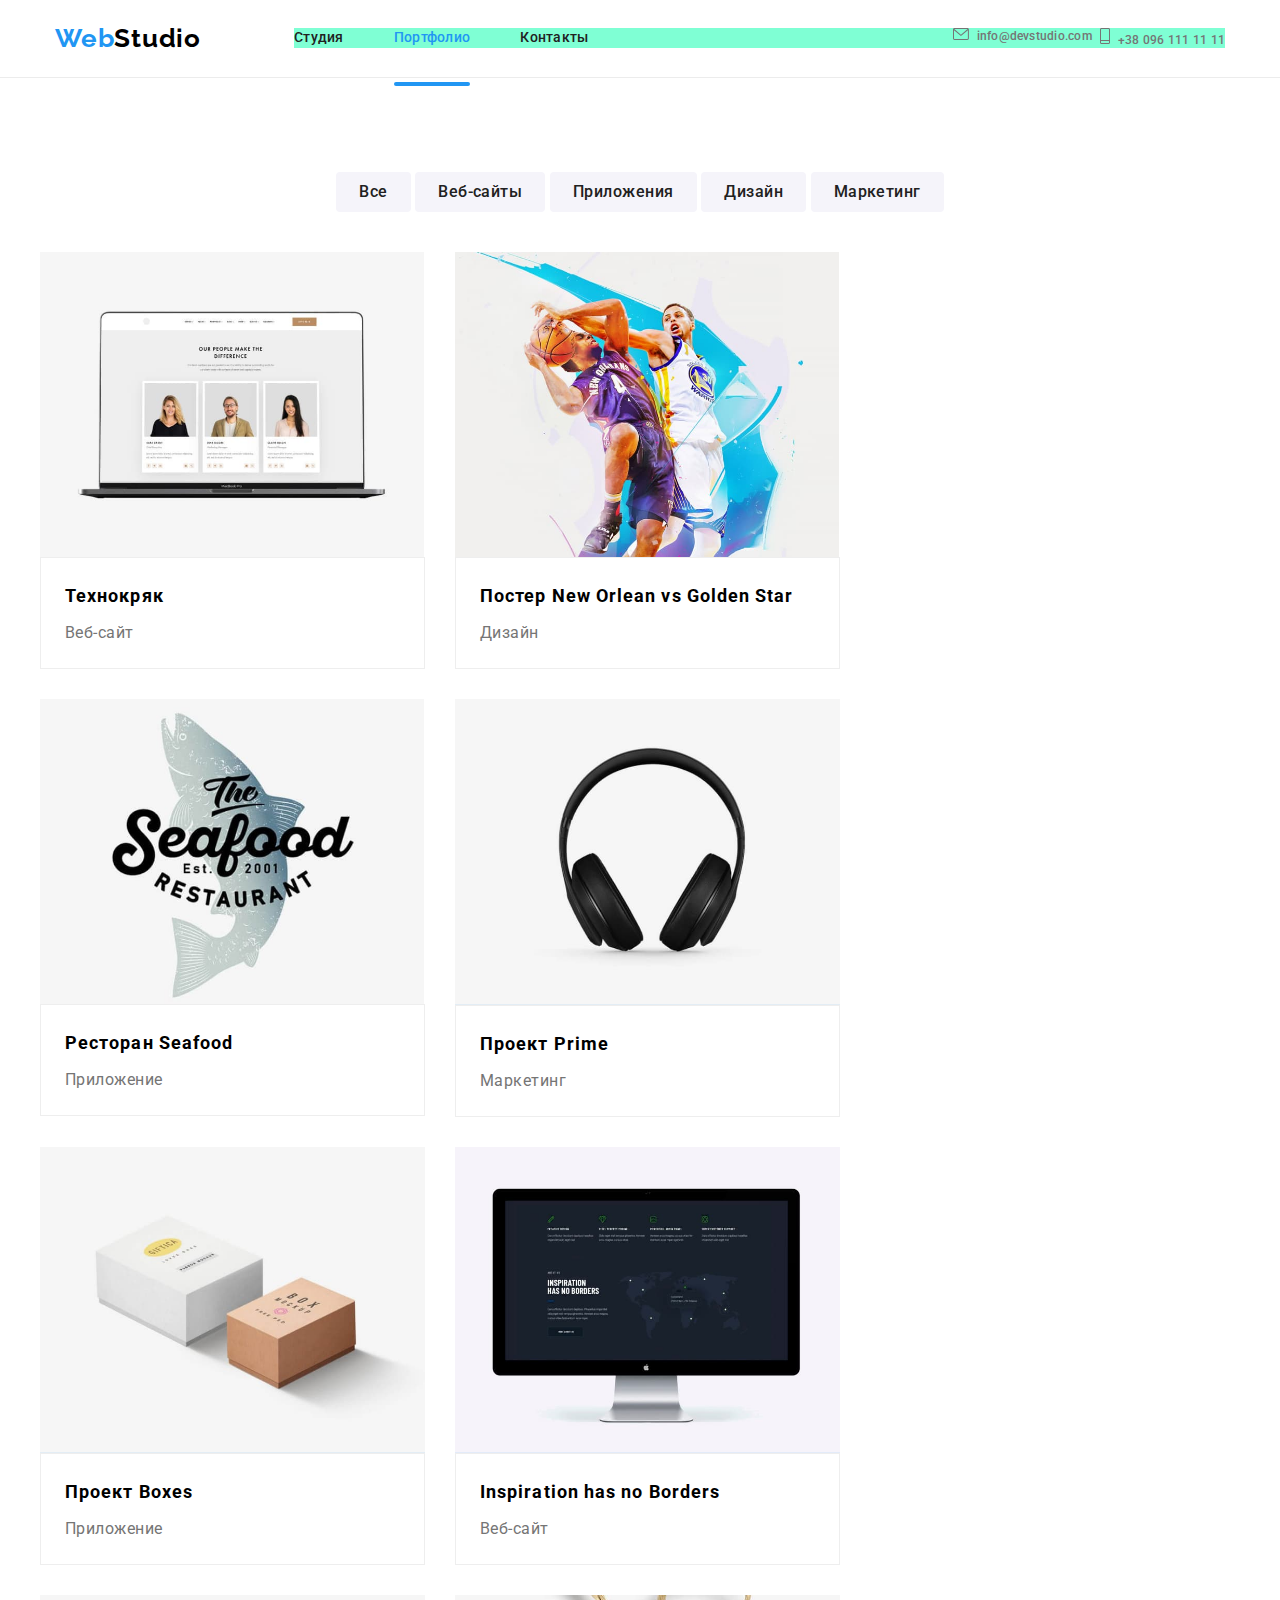
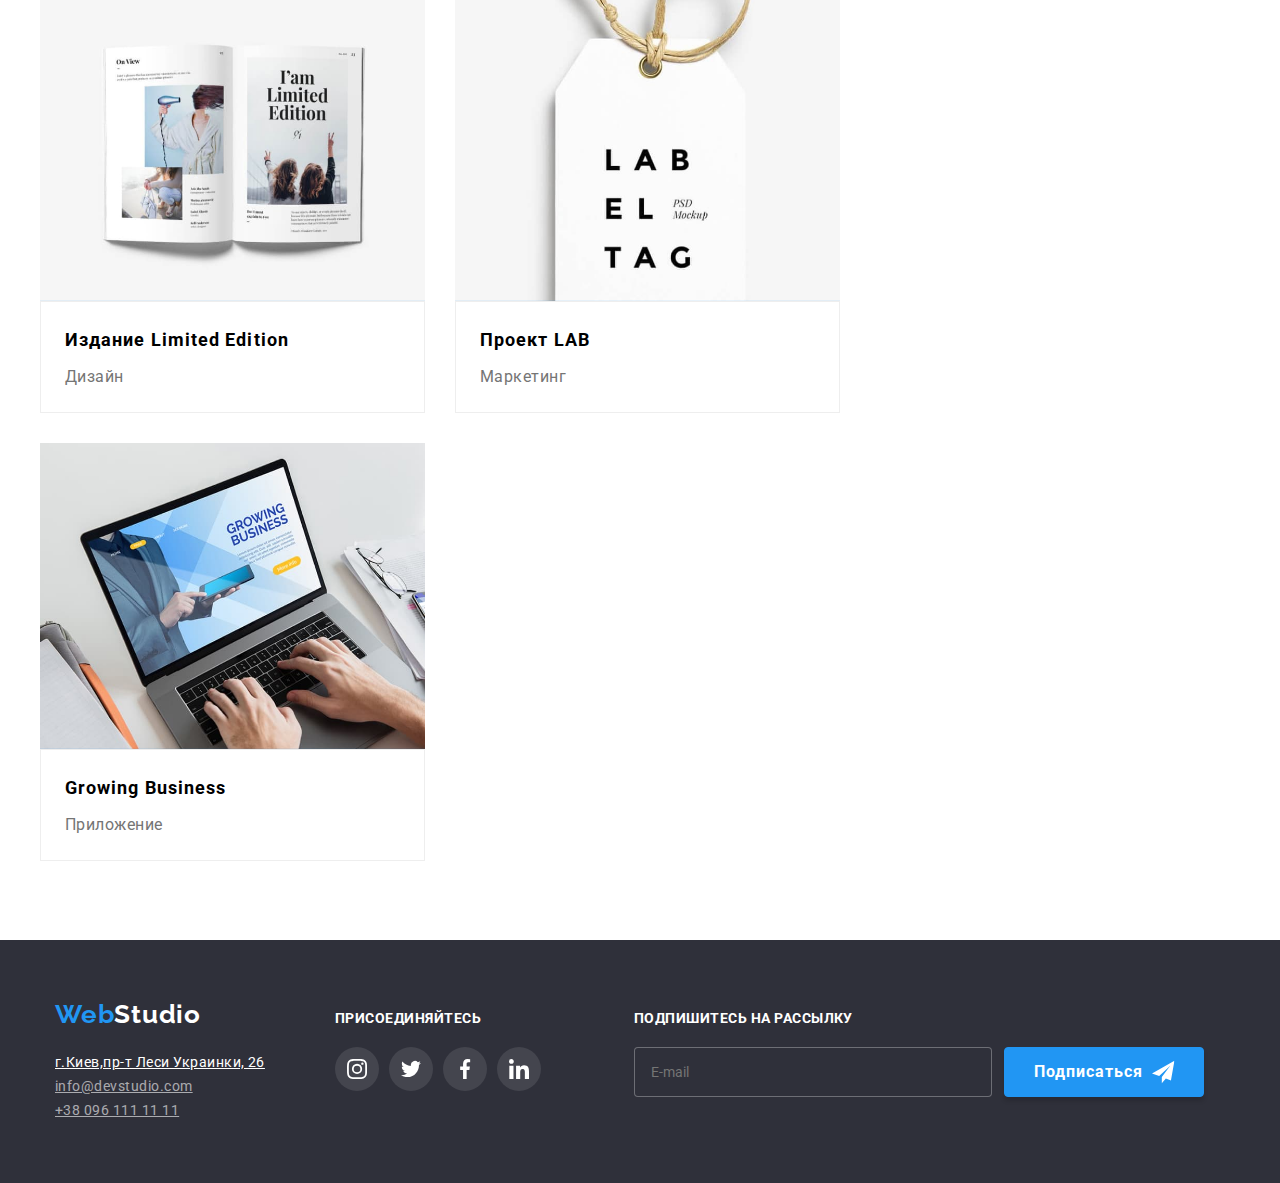
==== portfolio.html @ 4ec6c04d "сделана страница студия и портфолио" ====
<!DOCTYPE html>
<html lang="en">

<head>
    <meta charset="UTF-8">
    <meta http-equiv="X-UA-Compatible" content="IE=edge">
    <meta name="viewport" content="width=device-width, initial-scale=1.0">
    <title>Porfolio</title>
    <link rel="preconnect" href="https://fonts.googleapis.com">
    <link rel="preconnect" href="https://fonts.gstatic.com" crossorigin>
    <link
        href="https://fonts.googleapis.com/css2?family=Raleway:wght@700&family=Roboto:wght@400;500;700;900&display=swap"
        rel="stylesheet">
    <!-- <link rel="stylesheet"
        href="https://cdnjs.cloudflare.com/ajax/libs/modern-normalize/1.1.0/modern-normalize.min.css"> -->
    <link rel="stylesheet" href="./css/portfolio.min.css">
    <!-- <link rel="stylesheet" href="./css/style.css"> -->
</head>

<body>
    <header class="header">
        <div class="conteiner header__wrap">
            <a class="header__logo logo" href="./index.html">
                <span class="logo__web">Web</span><span class="logo__studio">Studio</span>
            </a>
            <!-- =======КНОПКА ДЛЯ БУРГЕРА====== -->
            <button type="button" class="burger is-open" aria-expanded="true" aria-controls="burger" data-menu-button>
                <svg width="40px" height="40px" aria-label="Переключатель мобильного меню">
                    <use class="icon-close" href="./img/icons.svg#close"></use>
                    <use class="icon-menu" href="./img/icons.svg#menu"></use>
                </svg>
            </button>

            <div class="menu-conteiner" id="menu-conteiner" data-menu>
                <nav class="header__nav">
                    <ul class="nav">
                        <li class="nav__item"><a class="nav__link" href="./index.html">Студия</a>
                        </li>
                        <li class="nav__item"><a class="nav__link nav__link--current"
                                href="./portfolio.html">Портфолио</a>
                        </li>
                        <li class="nav__item"><a class="nav__link" href="">Контакты</a></li>
                    </ul>
                </nav>
                <ul class="contact">
                    <li class="contact__item"><a class="contact__link mail" href="mailto:info@devstudio.com">
                            <svg class="contact__icon-mail">
                                <use href="./img/icons.svg#envelope"></use>
                            </svg>info@devstudio.com</a></li>

                    <li class="contact__item"><a class="contact__link tel" href="tel:+380961111111">
                            <svg class="contact__icon-tel">
                                <use href="./img/icons.svg#tel"></use>
                            </svg>+38 096 111 11 11</a></li>
                </ul>
                <ul class="header__networks">
                    <li><a class="link-text" href="https://twitter.com">Twitter</a></li>
                    <li><a class="link-text" href="https://www.instagram.com">Instagram</a></li>
                    <li><a class="link-text" href="https://www.facebook.com">Facebook</a></li>
                    <li><a class="link-text" href="https://www.linkedin.com">LinkedIn</a></li>
                </ul>
            </div>
        </div>
    </header>


    <main>
        <!-- секция кнопок навигации -->
        <section class="filters">
            <div class="button-wrap conteiner">
                <h1 class="vissually-hidden">Наши работы</h1>
                <ul class="filters__list">
                    <li"><button class="filters__button" type="button">Все</button> </li>
                        <li"><button class="filters__button" type="button">Веб-сайты</button></li>
                            <li"><button class="filters__button" type="button">Приложения</button></li>
                                <li"><button class="filters__button" type="button">Дизайн</button></li>
                                    <li"><button class="filters__button" type="button">Маркетинг</button></li>
                </ul>
            </div>
            <!-- проэкты -->
            <div class="conteiner">
                <ul class="project__list">
                    <li class="project__item">
                        <div class="card">
                            <img srcset="./img/portfolio/tehnokryak.jpg 370w, ./img/portfolio/tehnokryak@2x.jpg 740w"
                                class="card__img" src="./img/tehnokryak.jpg" alt="Технокряк"
                                sizes="(min-width: 1200px) 30vw, (min-width:768px) 50vw, 100vw">
                            <p class="card__text">Ресурс предлагает комплексные предложения с разным уровнем
                                функционала и сервисов. Все это позволит посетителю получить исчерпывающие сведения о
                                компании или частном лице.</p>
                        </div>
                        <div class="project__name">
                            <h2 class="project__title">Технокряк</h2>
                            <p class="project__nav">Веб-сайт</p>
                        </div>

                    </li>
                    <li class="project__item">
                        <div class="card">
                            <img srcset="./img/portfolio/new-orlean.jpg 370w, ./img/portfolio/new-orlean@2x.jpg 740w"
                                class="card__img" src="./img/new-orlean.jpg" alt="Постер New Orlean vs Golden Star"
                                sizes="(min-width: 1200px) 30vw, (min-width:768px) 50vw, 100vw">
                            <p class="card__text">Ресурс предлагает комплексные предложения с разным уровнем
                                функционала и сервисов. Все это позволит посетителю получить исчерпывающие сведения о
                                компании или частном лице.</p>
                        </div>
                        <div class="project__name">
                            <h2 class="project__title">Постер New Orlean vs Golden Star</h2>
                            <p class="project__nav">Дизайн</p>
                        </div>
                    </li>

                    <li class="project__item">
                        <div class="card">
                            <img srcset="./img/portfolio/restorant-seafood.jpg 370w, ./img/portfolio/restorant-seafood@2x.jpg 740w"
                                class="card__img" src="./img/restorant-seafood.jpg" alt="Ресторан Seafood"
                                sizes="(min-width: 1200px) 30vw, (min-width:768px) 50vw, 100vw">
                            <p class="card__text">Ресурс предлагает комплексные предложения с разным уровнем
                                функционала и сервисов. Все это позволит посетителю получить исчерпывающие сведения о
                                компании или частном лице.</p>
                        </div>
                        <div class="project__name">
                            <h2 class="project__title">Ресторан Seafood</h2>
                            <p class="project__nav">Приложение</p>
                        </div>
                    </li>

                    <li class="project__item">
                        <div class="card">
                            <img srcset="./img/portfolio/project-prime.jpg 370w, ./img/portfolio/project-prime@2x.jpg 740w"
                                class="card__img" src="./img/project-prime.jpg" alt="Проект Prime"
                                sizes="(min-width: 1200px) 33vw, (min-width:768px) 50vw, 100vw">
                            <p class="card__text">Ресурс предлагает комплексные предложения с разным уровнем
                                функционала и сервисов. Все это позволит посетителю получить исчерпывающие сведения о
                                компании или частном лице.</p>
                        </div>
                        <div class="project__name">
                            <h2 class="project__title">Проект Prime</h2>
                            <p class="project__nav">Маркетинг</p>
                        </div>
                    </li>

                    <li class="project__item">
                        <div class="card">
                            <img srcset="./img/portfolio/project-boxes.jpg 370w, ./img/portfolio/project-boxes@2x.jpg 740w"
                                class="card__img" src="./img/project-boxes.jpg" alt="Проект Boxes"
                                sizes="(min-width: 1200px) 33vw, (min-width:768px) 50vw, 100vw">
                            <p class="card__text">Ресурс предлагает комплексные предложения с разным уровнем
                                функционала и сервисов. Все это позволит посетителю получить исчерпывающие сведения о
                                компании или частном лице.</p>
                        </div>
                        <div class="project__name">
                            <h2 class="project__title">Проект Boxes</h2>
                            <p class="project__nav">Приложение</p>
                        </div>
                    </li>

                    <li class="project__item">
                        <div class="card">
                            <img srcset="./img/portfolio/inspiration-borders.jpg 370w, ./img/portfolio/inspiration-borders@2x.jpg 740w"
                                class="card__img" src="./img/inspiration-borders.jpg" alt="Inspiration has no Borders"
                                sizes="(min-width: 1200px) 33vw, (min-width:768px) 50vw, 100vw">
                            <p class="card__text">Ресурс предлагает комплексные предложения с разным уровнем
                                функционала и сервисов. Все это позволит посетителю получить исчерпывающие сведения о
                                компании или частном лице.</p>
                        </div>
                        <div class="project__name">
                            <h2 class="project__title">Inspiration has no Borders</h2>
                            <p class="project__nav">Веб-сайт</p>
                        </div>
                    </li>

                    <li class="project__item">
                        <div class="card">
                            <img srcset="./img/portfolio/limited-edition.jpg 370w, ./img/portfolio/limited-edition@2x.jpg 740w"
                                class="card__img" src="./img/limited-edition.jpg" alt="Издание Limited Edition"
                                sizes="(min-width: 1200px) 33vw, (min-width:768px) 50vw, 100vw">
                            <p class="card__text">Ресурс предлагает комплексные предложения с разным уровнем
                                функционала и сервисов. Все это позволит посетителю получить исчерпывающие сведения о
                                компании или частном лице.</p>
                        </div>
                        <div class="project__name">
                            <h2 class="project__title">Издание Limited Edition</h2>
                            <p class="project__nav">Дизайн</p>
                        </div>
                    </li>

                    <li class="project__item">
                        <div class="card">
                            <img srcset="./img/portfolio/project-lab.jpg 370w, ./img/portfolio/project-lab@2x.jpg 740w"
                                class="card__img" src="./img/project-lab.jpg" alt="Проект LAB"
                                sizes="(min-width: 1200px) 33vw, (min-width:768px) 50vw, 100vw">
                            <p class="card__text">Ресурс предлагает комплексные предложения с разным уровнем
                                функционала и сервисов. Все это позволит посетителю получить исчерпывающие сведения о
                                компании или частном лице.</p>
                        </div>
                        <div class="project__name">
                            <h2 class="project__title">Проект LAB</h2>
                            <p class="project__nav">Маркетинг</p>
                        </div>
                    </li>

                    <li class="project__item">
                        <div class="card">
                            <img srcset="./img/portfolio/growing-business.jpg 370w, ./img/portfolio/growing-business@2x.jpg 740w"
                                class="card__img" src="./img/growing-business.jpg" alt="Growing Business"
                                sizes="(min-width: 1200px) 33vw, (min-width:768px) 50vw, 100vw">
                            <p class="card__text">Ресурс предлагает комплексные предложения с разным уровнем
                                функционала и сервисов. Все это позволит посетителю получить исчерпывающие сведения о
                                компании или частном лице.</p>
                        </div>
                        <div class="project__name">
                            <h2 class="project__title">Growing Business</h2>
                            <p class="project__nav">Приложение</p>
                        </div>
                    </li>
                </ul>
            </div>
        </section>
        </div>
    </main>

    <!-- секция футер -->
    <footer class="footer">
        <div class="footer__wrap conteiner">
            <div class="footer__nav">
                <a class="logo" href="./index.html">
                    <span class="logo__web">Web</span><span class="footer__logo__studio">Studio</span>
                </a>
                <address class="address">
                    <ul class="address__list">
                        <li class="address__item"><a class="address__link  address__link--place"
                                href="https://goo.gl/maps/ZaD2ymdkpTnKKArT6" target="_blank"
                                rel="noopener noreferrer nofollow">г.Киев,пр-т Леси Украинки, 26</a></li>

                        <li class="address__item"><a class="address__link"
                                href="mailto:info@devstudio.com">info@devstudio.com</a></li>

                        <li class="address__item"><a class="address__link" href="tel:+38 096 111 1111">+38 096 111
                                11
                                11</a></li>
                    </ul>
                </address>
            </div>
            <!-- блок присоедениния -->
            <div class="join">
                <h2 class="join__title">Присоединяйтесь</h2>
                <!-- блок соцсетей -->
                <ul class="footer__social-links">
                    <li class="networks">
                        <a class="networks__link" href="https://www.instagram.com" target="_blank"
                            ret="noopener noreferrer nofollow">
                            <svg class="networks__icon">
                                <use href="./img/icons.svg#instagram"></use>
                            </svg>
                        </a>
                    </li>

                    <li class="networks">
                        <a class="networks__link" href="https://twitter.com" target="_blank"
                            ret="noopener noreferrer nofollow">
                            <svg class="networks__icon">
                                <use href="./img/icons.svg#twitter"></use>
                            </svg>
                        </a>
                    </li>

                    <li class="networks">
                        <a class="networks__link" href="https://www.facebook.com" target="_blank"
                            ret="noopener noreferrer nofollow">
                            <svg class="networks__icon">
                                <use href="./img/icons.svg#facebook"></use>
                            </svg>
                        </a>
                    </li>

                    <li class="networks">
                        <a class=" networks__link" href="https://www.linkedin.com" target="_blank"
                            ret="noopener noreferrer nofollow">
                            <svg class="networks__icon">
                                <use href="./img/icons.svg#linkedin"></use>
                            </svg>
                        </a>
                    </li>
                </ul>
            </div>

            <!-- блок подписки -->
            <div class="subscribe">
                <h2 class="subscribe__title">Подпишитесь на рассылку</h2>
                <form class="form">
                    <label for="emeil">
                        <input class="form__input" type="emeil" name="emeil" id="emeil" placeholder="E-mail" />

                    </label>
                    <button class="form__button" type="submit">Подписаться
                        <svg class="form__icon">
                            <use href="./img/icons.svg#send"></use>
                        </svg>
                    </button>
                </form>
            </div>
        </div>
    </footer>
</body>

</html>
---- css/portfolio.min.css ----
/*! modern-normalize v1.1.0 | MIT License | https://github.com/sindresorhus/modern-normalize */*,::before,::after{-webkit-box-sizing:border-box;box-sizing:border-box}html{line-height:1.15;-webkit-text-size-adjust:100%;-moz-tab-size:4;-o-tab-size:4;tab-size:4}body{margin:0;font-family:system-ui,-apple-system,"Segoe UI",Roboto,Helvetica,Arial,sans-serif,"Apple Color Emoji","Segoe UI Emoji"}hr{height:0;color:inherit}abbr[title]{-webkit-text-decoration:underline dotted;text-decoration:underline dotted}b,strong{font-weight:bolder}code,kbd,samp,pre{font-family:ui-monospace,SFMono-Regular,Consolas,"Liberation Mono",Menlo,monospace;font-size:1em}small{font-size:80%}sub,sup{font-size:75%;line-height:0;position:relative;vertical-align:baseline}sub{bottom:-0.25em}sup{top:-0.5em}table{text-indent:0;border-color:inherit}button,input,optgroup,select,textarea{font-family:inherit;font-size:100%;line-height:1.15;margin:0}input,textarea{outline:none}button,select{text-transform:none}button,[type=button],[type=reset],[type=submit]{-webkit-appearance:button}::-moz-focus-inner{border-style:none;padding:0}:-moz-focusring{outline:1px dotted ButtonText}:-moz-ui-invalid{box-shadow:none}legend{padding:0}progress{vertical-align:baseline}::-webkit-inner-spin-button,::-webkit-outer-spin-button{height:auto}[type=search]{-webkit-appearance:textfield;outline-offset:-2px}::-webkit-search-decoration{-webkit-appearance:none}::-webkit-file-upload-button{-webkit-appearance:button;font:inherit}summary{display:list-item}body{font-family:"Roboto",sans-serif;font-weight:400;letter-spacing:.03em;list-style:none;color:var(--main-text-color)}img{display:block;max-width:100%;height:auto}.footer__social-links,.networks,.social__links,.address__list,.project__icon,.project__list,.filters__list,.contact,.nav,.header__networks{padding:0;margin:0;font-style:normal;list-style-type:none;text-decoration:none}.contact__link,.nav__link,.header__networks{text-decoration:none}.footer,.filters,.header{padding:60px 0px}@media screen and (min-width: 768px){.footer,.filters,.header{padding:94px 0px}}.vissually-hidden{position:absolute;width:1px;height:1px;margin:-1px;border:0;padding:0;white-space:nowrap;-webkit-clip-path:inset(100%);clip-path:inset(100%);clip:rect(0 0 0 0);overflow:hidden}.form__button,.filters__button{border-radius:4px;padding:6px 22px;min-width:73px;border:1px solid rgba(0,0,0,0);font-family:inherit;font-weight:500;font-size:16px;line-height:1.63;cursor:pointer;text-align:center;letter-spacing:.03em;color:#212121;background-color:#f5f4fa;-webkit-transition:color var(--main-transformation),background-color var(--main-transformation);transition:color var(--main-transformation),background-color var(--main-transformation)}.conteiner{margin-left:auto;margin-right:auto;padding:0 15px}@media screen and (min-width: 480px){.conteiner{width:480px}}@media screen and (min-width: 768px){.conteiner{width:768px}}@media screen and (min-width: 1200px){.conteiner{width:1200px}}.header{position:relative;background-color:#fff;border-bottom:1px solid #ececec;padding-top:16px;padding-bottom:16px}@media screen and (min-width: 768px){.header{padding-top:26px;padding-bottom:26px}}@media screen and (min-width: 1200px){.header{padding-top:24px;padding-bottom:25px}}@media screen and (min-width: 768px){.header__wrap{display:-webkit-box;display:-ms-flexbox;display:flex;-webkit-box-align:center;-ms-flex-align:center;align-items:center;-webkit-box-pack:justify;-ms-flex-pack:justify;justify-content:space-between}}@media screen and (min-width: 1200px){.header__wrap{display:-webkit-box;display:-ms-flexbox;display:flex;-webkit-box-align:center;-ms-flex-align:center;align-items:center;-webkit-box-pack:start;-ms-flex-pack:start;justify-content:flex-start}}.header__networks{display:-webkit-box;display:-ms-flexbox;display:flex;-webkit-box-align:center;-ms-flex-align:center;align-items:center;margin-top:64px;margin-bottom:48px;gap:20px}@media screen and (min-width: 768px){.header__networks{display:none}}@media screen and (min-width: 768px){.header__nav{margin-right:75px}}.nav{display:-webkit-box;display:-ms-flexbox;display:flex;-webkit-box-orient:vertical;-webkit-box-direction:normal;-ms-flex-direction:column;flex-direction:column;-webkit-box-align:start;-ms-flex-align:start;align-items:flex-start;gap:50px;font-weight:500;font-size:40px;line-height:1.17;letter-spacing:.02em}@media screen and (min-width: 768px){.nav{font-size:14px;line-height:1.14;-webkit-box-orient:horizontal;-webkit-box-direction:normal;-ms-flex-direction:row;flex-direction:row}}.nav__link:hover,.nav__link:focus{color:#2196f3}.contact{display:-webkit-box;display:-ms-flexbox;display:flex;-webkit-box-orient:vertical;-webkit-box-direction:reverse;-ms-flex-direction:column-reverse;flex-direction:column-reverse;margin-top:306px;font-weight:500;font-size:14px;line-height:1.14;letter-spacing:.02em;text-decoration:none}@media screen and (min-width: 768px){.contact{margin-top:0px;-webkit-box-orient:vertical;-webkit-box-direction:normal;-ms-flex-direction:column;flex-direction:column;font-size:12px}}@media screen and (min-width: 1200px){.contact{-webkit-box-orient:horizontal;-webkit-box-direction:normal;-ms-flex-direction:row;flex-direction:row}}@media screen and (min-width: 1200px){.contact__item{gap:30px}}.contact__link:hover,.contact__link:focus{color:#2196f3}.nav__link{position:relative;display:block;color:#212121}.nav__link--current{color:#2196f3}@media screen and (min-width: 768px){.nav__link--current::after{content:"";position:absolute;bottom:-250%;display:block;width:100%;height:4px;background-color:#2196f3;border-radius:2px}}.contact{gap:30px;margin-left:auto}@media screen and (min-width: 768px){.contact{gap:8px}}.contact__icon-mail,.contact__icon-tel{fill:currentColor;margin-right:8px;-webkit-transition:fill var(--main-transformation);transition:fill var(--main-transformation)}@media screen and (min-width: 1200px){.contact__icon-mail,.contact__icon-tel{gap:10px}}.contact__icon-mail{width:14px;height:10px}@media screen and (min-width: 1200px){.contact__icon-mail{width:16px;height:12px}}.contact__icon-tel{width:10px;height:14px}@media screen and (min-width: 1200px){.contact__icon-tel{height:16px}}.contact__link{font-weight:500;line-height:1.17;letter-spacing:.02em}.contact__link.tel{font-size:34px;color:#2196f3}@media screen and (min-width: 768px){.contact__link.tel{font-size:12px;color:#757575}}.contact__link.mail{font-size:24px;color:#757575}@media screen and (min-width: 768px){.contact__link.mail{font-size:12px}}.link-text{position:relative;gap:20px;font-weight:500;font-size:18px;line-height:1.22;letter-spacing:.02em;text-decoration:none;color:#2196f3}.link-text::after{content:" ";position:absolute;top:0;left:0;-webkit-transform:translateX(100%);transform:translateX(100%);display:block;height:22px;width:1px;background-color:red}.logo{font-family:"Raleway",sans-serif;font-size:26px;font-weight:700;line-height:1.0769230769;letter-spacing:.03em;text-decoration:none}.logo__web{color:#2196f3}.logo__studio{color:#000}.footer__logo__studio{color:#fff}.filters__list{padding-bottom:40px;gap:8px}@media screen and (min-width: 768px){.filters__list{text-align:center}}.filters__button:hover,.filters__button:focus{color:#fff;background-color:#2196f3}.filters__button:nth-child(-n+2){margin-bottom:15px}.project__list{display:-webkit-box;display:-ms-flexbox;display:flex;-ms-flex-wrap:wrap;flex-wrap:wrap;gap:30px}@media screen and (min-width: 768px){.project__list{margin:-15px}}.project__item{width:100%;-webkit-transition:-webkit-box-shadow 250ms cubic-bezier(0.4, 0, 0.2, 1);transition:-webkit-box-shadow 250ms cubic-bezier(0.4, 0, 0.2, 1);transition:box-shadow 250ms cubic-bezier(0.4, 0, 0.2, 1);transition:box-shadow 250ms cubic-bezier(0.4, 0, 0.2, 1), -webkit-box-shadow 250ms cubic-bezier(0.4, 0, 0.2, 1)}.project__item:hover .card__text{-webkit-transform:translateY(0);transform:translateY(0)}@media screen and (min-width: 768px){.project__item{width:calc((100% - 60px)/2)}}@media screen and (min-width: 1200px){.project__item{width:calc((100% - 45px)/3)}}.project__icon{-webkit-transition:-webkit-box-shadow 250ms cubic-bezier(0.4, 0, 0.2, 1);transition:-webkit-box-shadow 250ms cubic-bezier(0.4, 0, 0.2, 1);transition:box-shadow 250ms cubic-bezier(0.4, 0, 0.2, 1);transition:box-shadow 250ms cubic-bezier(0.4, 0, 0.2, 1), -webkit-box-shadow 250ms cubic-bezier(0.4, 0, 0.2, 1)}.project__icon:hover{-webkit-box-shadow:1px 4px 6px 0px rgba(0,0,0,.16),0px 4px 4px 0px rgba(0,0,0,.06),0px 1px 1px 0px rgba(0,0,0,.12);box-shadow:1px 4px 6px 0px rgba(0,0,0,.16),0px 4px 4px 0px rgba(0,0,0,.06),0px 1px 1px 0px rgba(0,0,0,.12)}.project__name{padding-top:20px;padding-bottom:20px;padding-left:24px;border:1px solid #eee}.project__title{margin:0;margin-bottom:4px;font-weight:700;font-size:18px;line-height:2;letter-spacing:.06em}.project__nav{margin:0;font-size:16px;line-height:1.88;color:#757575}.card{position:relative;overflow:hidden}.card__text{position:absolute;top:0;left:0;width:100%;height:100%;background-color:#2196f3;opacity:.9;-webkit-transform:translateY(100%);transform:translateY(100%);-webkit-transition:-webkit-transform 250ms cubic-bezier(0.4, 0, 0.2, 1);transition:-webkit-transform 250ms cubic-bezier(0.4, 0, 0.2, 1);transition:transform 250ms cubic-bezier(0.4, 0, 0.2, 1);transition:transform 250ms cubic-bezier(0.4, 0, 0.2, 1), -webkit-transform 250ms cubic-bezier(0.4, 0, 0.2, 1);margin:0;padding:63px 24px;font-size:18px;line-height:1.5;letter-spacing:.03 em;color:#fff}.footer{padding-top:60px;padding-bottom:60px;font-size:14px;line-height:1.71;text-align:center;background-color:#2f303a}@media screen and (min-width: 1200px){.footer{text-align:left}}@media screen and (min-width: 768px){.footer__wrap{display:-webkit-inline-box;display:-ms-inline-flexbox;display:inline-flex;-webkit-box-align:baseline;-ms-flex-align:baseline;align-items:baseline;-ms-flex-pack:distribute;justify-content:space-around;-ms-flex-wrap:wrap;flex-wrap:wrap}}@media screen and (min-width: 1200px){.footer__wrap{display:-webkit-box;display:-ms-flexbox;display:flex;-webkit-box-align:baseline;-ms-flex-align:baseline;align-items:baseline;-webkit-box-pack:start;-ms-flex-pack:start;justify-content:flex-start}}.footer__nav{margin-bottom:60px}@media screen and (min-width: 768px){.footer__nav{margin-bottom:0}}@media screen and (min-width: 1200px){.footer__nav{margin-bottom:0;margin-right:70px}}.footer__social-links{margin-bottom:60px}@media screen and (min-width: 768px){.footer__social-links{margin-bottom:0}}.address{margin-top:20px;text-decoration:none}.address__item::not(:last-child){margin-bottom:9px}.address__link{margin-bottom:9px;color:rgba(255,255,255,.6)}.address__link--place{margin-bottom:9px;color:#fff}@media screen and (min-width: 1200px){.join{margin-right:93px}}.join__title{margin:0;margin-bottom:20px;font-weight:700;font-size:14px;text-transform:uppercase;line-height:1.14;color:#fff}.subscribe__title{margin:0;margin-bottom:20px;font-weight:700;font-size:14px;text-transform:uppercase;line-height:1.14;color:#fff}@media screen and (min-width: 768px){.form{display:-webkit-box;display:-ms-flexbox;display:flex;-webkit-box-orient:vertical;-webkit-box-direction:normal;-ms-flex-direction:column;flex-direction:column;-webkit-box-align:center;-ms-flex-align:center;align-items:center;-webkit-box-pack:center;-ms-flex-pack:center;justify-content:center}}@media screen and (min-width: 1200px){.form{display:-webkit-box;display:-ms-flexbox;display:flex;-webkit-box-orient:horizontal;-webkit-box-direction:normal;-ms-flex-direction:row;flex-direction:row;-webkit-box-align:center;-ms-flex-align:center;align-items:center;-webkit-box-pack:justify;-ms-flex-pack:justify;justify-content:space-between}}.form__input{padding:0;margin:0;padding-left:16px;height:50px;width:358px;border:1px solid rgba(255,255,255,.3);border-radius:4px;color:#fff;background-color:#2f303a}.form__button{display:-webkit-inline-box;display:-ms-inline-flexbox;display:inline-flex;-webkit-box-align:center;-ms-flex-align:center;align-items:center;-webkit-box-pack:center;-ms-flex-pack:center;justify-content:center;margin-top:20px;padding-left:29px;padding-top:10px;padding-bottom:10px;padding-right:28px;max-width:200px;height:50px;text-decoration:none;font-weight:700;line-height:1.87;letter-spacing:.06em;border:1px solid #2196f3;-webkit-box-shadow:0px 4px 4px 0px rgba(0,0,0,.15);box-shadow:0px 4px 4px 0px rgba(0,0,0,.15);color:#fff;background-color:#2196f3}@media screen and (min-width: 1200px){.form__button{margin-left:12px;margin-top:0}}.form__icon{width:24px;height:24px;margin-left:10px}.social__links{display:-webkit-box;display:-ms-flexbox;display:flex;-webkit-box-align:center;-ms-flex-align:center;align-items:center;-webkit-box-pack:center;-ms-flex-pack:center;justify-content:center;margin-left:32px;margin-right:32px;margin-bottom:30px;gap:10px}.networks__link{display:-webkit-box;display:-ms-flexbox;display:flex;-webkit-box-align:center;-ms-flex-align:center;align-items:center;-webkit-box-pack:center;-ms-flex-pack:center;justify-content:center;border:rgba(0,0,0,0);border-radius:50%;width:44px;height:44px;fill:#afb1b8;-webkit-transition:fill var(--main-transformation),background-color var(--main-transformation);transition:fill var(--main-transformation),background-color var(--main-transformation)}.networks__link:hover,.networks__link:focus{fill:#fff;background-color:#2196f3}.networks__icon{width:20px;height:20px}.footer__social-links{display:-webkit-box;display:-ms-flexbox;display:flex;-webkit-box-align:center;-ms-flex-align:center;align-items:center;-webkit-box-pack:center;-ms-flex-pack:center;justify-content:center;gap:10px}.footer__social-links .networks__link{fill:#fff;background-color:rgba(255,255,255,.1)}.footer__social-links .networks__link:hover,.footer__social-links .networks__link:focus{fill:#fff;color:rgba(255,255,255,.1);background-color:#2196f3}.burger{position:absolute;top:0;right:0;-webkit-transform:translate(-50%, 25%);transform:translate(-50%, 25%);display:-webkit-inline-box;display:-ms-inline-flexbox;display:inline-flex;margin:0;padding:0;border:none;background-color:rgba(0,0,0,0)}.burger .icon-menu{display:none}.burger.is-open .icon-close{display:none}.burger.is-open .icon-menu{display:block}@media screen and (min-width: 768px){.burger{display:none}}.menu-conteiner{background-color:#7fffd4}.menu-conteiner.is-open{display:block;padding-left:40px}@media screen and (max-width: 767px){.menu-conteiner{display:none;position:absolute;top:100%;left:0;width:100%}}@media screen and (min-width: 768px){.menu-conteiner{display:-webkit-box;display:-ms-flexbox;display:flex;-webkit-box-align:center;-ms-flex-align:center;align-items:center;width:100%;margin-left:88px}}@media screen and (min-width: 1200px){.menu-conteiner{margin-left:93px}}/*# sourceMappingURL=portfolio.min.css.map */
---- css/style.css ----
/* :root{
    --accent-color: #2196F3;
    --background-color: #E5E5E5;
    --background-button: #F5F4FA;
    --footer-bgcolor: #2F303A;
    --footer-text-color: rgba(255, 255, 255, 0.6);
    --header-color: #FFFFFF;
    --main-text-color: #212121;
    --second-text-color: #757575;
    --studio-color: #000000;
    --border-color-portfolio: rgba(238, 238, 238, 1);
    --border-color-header: rgba(236, 236, 236, 1);
    --background-hero-color: #C4C4C4;
    --icons-color: #AFB1B8;
    --main-transformation: 250ms cubic-bezier(0.4, 0, 0.2, 1)

} */

/* body {
    font-family: 'Roboto', sans-serif;
    font-weight: 400;
    letter-spacing: 0.03em;
    list-style: none;
    color: var(--main-text-color);
} */

/* img {
    display: block;
    max-width: 100%;
} */

/* .list{
    padding: 0;
    margin: 0;

    font-style: normal;
    list-style-type: none;
    text-decoration: none;
}
.link{
    text-decoration: none;
}
.conteiner{
    margin-left: auto;
    margin-right: auto;
    width: 1200px;
    padding: 0 15px; 
}

.section{
    padding-top: 94px;
    padding-bottom: 94px;
}

.vissually-hidden{
    position: absolute;
    width: 1px;
    height: 1px;
    margin: -1px;
    border: 0;
    padding: 0;
    
    white-space: nowrap;
    clip-path: inset(100%);
    clip: rect(0 0 0 0);
    overflow: hidden;
} */


/* СТИЛЬ HEADER */
/* .header {
    background-color: var(--header-color);
    border-bottom: 1px solid var(--border-color-header);
} */

/* стиль логотипа header footer */

/* .header-logo,
.footer-logo {

    padding-top: 24px;
    padding-bottom: 25px;

    font-family: 'Raleway', sans-serif;
    font-size: 26px;
    line-height: 1.2;
    text-decoration: none;
}

.header-web,
.footer-web {
    color: var(--accent-color);
}

.header-studio {
    color: var(--studio-color);
}

.header-wrap,
.header-nav {
    display: flex;
    align-items: center;
} */

/* стиль навигации */

/* .header-nav-list,
.header-contact-list{
    display: flex;
    align-items: center;
    margin-left: 93px;
    font-weight: 500;
    font-size: 14px;
    line-height: 1.14;
    letter-spacing: 0.02em;
    text-decoration: none;

    
}

.header-nav-list .header-nav-link:hover,
.header-nav-list .header-nav-link:focus,
.header-contact-list .header-contact-link:hover,
.header-contact-list .header-contact-link:focus,
.header-nav-list .header-nav-link.current,
.address-link:focus,
.address-link:hover {
    color: var(--accent-color);

    transition: color var(--main-transformation);
}

.header-nav-link {
    position: relative;
    display: block;
    
    color: var(--main-text-color);
}

.header-nav-link.current::after{
    content: "";

    position: absolute;
 
    bottom: -32px;
    display: block;
    width: 100%;
    height: 4px;
    background-color: var(--accent-color);
    border-radius: 2px;
}

.header-contact-list{
    margin-left: auto;
}

.header-contact-item .header-contact-link{
    color: var(--second-text-color);
}

.header-nav-list .header-nav-item:not(:last-child),
.header-contact-list .header-contact-item:not(:last-child){
    margin-right: 50px;
}

.header-contact-icon-mail,
.header-contact-icon-tel{
    width: 16px;
    height: 12px;
    fill: currentColor;
    margin-right: 10px;

    transition: fill  var(--main-transformation);
}
.header-contact-icon-tel {
    width: 10px;
    height: 16px;
    
}
.header-contact-icon-mail:hover,
.header-contact-icon-tel:hover {
    fill: var(--accent-color)
} */


/* стиль героя */
/* .hero {
    background-color: var(--background-hero-color);
    background-image: linear-gradient(to right,
            rgba(47, 48, 58, 0.4),
            rgba(47, 48, 58, 0.4)),
        url(../img/head-foto.jpg);
    height: 600px;
    max-width: 1600px;
    margin-left: auto;
    margin-right: auto;
    padding-bottom: 200px;
    padding-top: 200px;
    text-align: center;
}

.hero-title{
    margin-top: 0;
    margin-bottom: 30px;

    font-weight: 900;
    font-size: 44px;
    line-height: 1.36;
    letter-spacing: 0.06em;
    text-transform: uppercase;
    color: var(--header-color);
}


/* ------стиль кнопок------- */
.button{
    border-radius: 4px;
    padding: 6px 22px;
    min-width: 73px;
    border: 1px solid transparent;

    font-family: inherit;
    font-weight: 500;
    font-size: 16px;
    line-height: 1.63;
    cursor: pointer;
    text-align: center;
    letter-spacing: 0.03em;

    
    color: var(--main-text-color);
    background-color: var(--background-button);

    transition: color var(--main-transformation), background-color var(--main-transformation);
    
}
.button:hover,
.button:focus {
    color: var(--header-color);
    background-color: var(--accent-color);
}

/* ------стиль кнопки героя------*/
.hero-btn.order{
    padding: 10px 34px;
    min-width: 200px;

    font-weight: 700;
    line-height: 1.87;
    letter-spacing: 0.06em;
    color: var(--header-color);
    background-color: var(--accent-color);
}


/* стиль особенности */
.features{
    padding-bottom: 0;
}

.features-title{
    margin-top: 0;
    margin-bottom: 10px;

    font-weight: 700;
    font-size: 14px;
    line-height: 1.14;;
    text-align: left;
    text-transform: uppercase;
}
.features-text{
    margin-top: 0;
    margin-bottom: 0;

    font-size: 14px;
    line-height: 1.71;
    color: var(--second-text-color);
}
.features-list{
    display: flex;
}
.features-item{
    width: 270px;
    text-align: left;
}
.features-item:not(:last-child){
    margin-right: 30px;
} */
/* ---------стиль иконок особенностей-------- */
/* .features-box{
    display: flex;
    align-items: center;
    justify-content: center;
    width: 270px;
    height: 120px;
    
    margin-bottom: 30px;
   
    background-color: #F5F4FA;
}
.features-icon{
    width: 70px;
    height: 70px;
} */

/* стиль титла чем мы занимаемся  наша команда  клиенты*/

/* .work-title,
.team-title,
.clients-title{
    margin-top: 0;
    margin-bottom: 50px;

    font-weight: 700;
    font-size: 36px;
    line-height: 1.17;
    text-align: center;
} */
/* -----стиль чем мы занимаемся---- */

/* .work-list{    
    display: flex;
}

.work-item{
    position: relative;
    
}

.work-list{
    gap: 30px;
}

.work-item:hover .work-label{
    opacity: 1;
}

.work-label{
    position: absolute;
    bottom: 0;
    content: "";
    width: 100%;
    height: 70px;

    opacity: 0;

    display: flex;
    align-items: center;
    justify-content: center;

    margin: 0;

    font-weight: 700;
    font-size: 14px;
    line-height: 1.14;
    text-align: center;
    text-transform: uppercase;
    letter-spacing: 0.03em;

    color: var(--header-color);
    background-color: rgba(47, 48, 58, 0.8);

    transition: opacity var(--main-transformation);
} */

/* ------стиль команда------ */
/* .team{
    line-height: 1.19;
}
.team:nth-child(2n){
    background-color:  var(--background-button);
}
.team-list{
    display: flex;
}
.team-card {
    background-color: #FFFFFF;
    
    border-radius: 0px 0px 4px 4px;
    box-shadow: 0px 1px 3px rgba(0, 0, 0, 0.12),
                0px 1px 1px rgba(0, 0, 0, 0.14),
                0px 2px 1px rgba(0, 0, 0, 0.2);
} */

/* .team-card:not(:last-child) {
    margin-right: 30px;
} */
/* .team-list{
    gap: 30px;
}
.staff {
    padding-top: 30px;
}
.staff-name{
    margin: 0px;
    margin-bottom: 10px;

    font-weight: 500;
    font-size: 16px;
    text-align: center;
}
.staff-position{
    margin: 0;
    margin-bottom: 16px;

    font-size: 16px;
    color: var(--second-text-color);
    text-align: center;
} */


/* ---------стиль  иконок соцсетей--------- */
.social-links{
    display: flex;  
    align-items: center;    
    margin-left: 32px;
    margin-right: 32px;
    margin-bottom: 30px;

    gap: 10px;
}
/* .networks:not(:last-child) {
    margin-right: 10px;
} */

.networks-link {
    display: flex;
    align-items: center;
    justify-content: center;
    border: transparent;
    border-radius: 50%;
    width: 44px;
    height: 44px;
    padding: 12px;

    fill: var(--icons-color);

    transition: fill  var(--main-transformation), background-color var(--main-transformation);
    
}

.networks-link:hover,
.networks-link:focus {
    fill: var(--header-color);
    background-color: var(--accent-color);
}
.networks-icon{
    width: 20px;
    height: 20px;
}
.footer-social-links .networks-link{
    fill: var(--header-color);
    background-color: rgba(255, 255, 255, 0.1);
}

/* -------стиль логотипов компаний---------- */
/* .clients-list {
    display: flex;
    justify-content: space-between;
}

.clients-link:hover,
.clients-link:focus,
.clients-link:hover .clients-icon,
.clients-link:focus .clients-icon {
    border-color: var(--accent-color);
    fill: var(--accent-color);
}


.clients-link {
    display: flex;
    align-items: center;
    justify-content: center;
    width: 170px;
    height: 92px;
    border: 1px solid var(--icons-color);
    border-radius: 4px;

    transition: border-color var(--main-transformation);
} */

/* .clients-icon {

    width: 106px;
    height: 60px;
    fill: var(--icons-color);

    transition: fill var(--main-transformation);
} */

/* -------стиль проэкты ---------*/
.filters-list{
    display: flex;
    padding-bottom: 50px;

    align-items: center;
    justify-content: center;

    gap: 8px;
    
}
.project{
    display: flex;
    flex-wrap: wrap;
}
.project.list {
    gap: 30px;
}
.project-card-img{
    position: relative;
    overflow: hidden;
}

.project-card:hover .project-card-text{
    transform: translateY(0);
}

.project-card-text{
    position: absolute;
    top: 0;
    left: 0;
    width: 100%;
    height: 100%;
    background-color: var(--accent-color);
    opacity: 0.9;

    transform: translateY(100%);
    transition: transform var(--main-transformation);
    margin: 0;
    padding: 63px 24px;
    font-size: 18px;
    line-height: 1.5;
    letter-spacing: 0.03 em;

    color: var(--header-color);
}
.project-card.item {
    max-width: 370px;
    transition: box-shadow var(--main-transformation);
}

.project-card.item:hover {
    box-shadow: 1px 4px 6px 0px rgba(0, 0, 0, 0.16),
        0px 4px 4px 0px rgba(0, 0, 0, 0.06),
        0px 1px 1px 0px rgba(0, 0, 0, 0.12);
}

.project-name {
    padding-top: 20px;
    padding-bottom: 20px;
    padding-left: 24px;

    border: 1px solid rgba(238, 238, 238, 1);
}

.project-title{
    margin: 0;
    margin-bottom: 4px;
    

    font-weight: 700;
    font-size: 18px;
    
    line-height: 2;
    letter-spacing: 0.06em;
}
.project-nav{
    margin: 0;
    
    font-size: 16px;
    line-height: 1.88;
    color: var(--second-text-color);
}


/* стиль футера */






/* стиль присоедняйтесь */
/* .join{
    display: flex;
    align-items: baseline;
}
.join-box{
    margin-left: 70px;
} */

/* .join-title,
.subscribe-title{
    margin: 0;
    margin-bottom: 20px;
    
    font-weight: 700;
    font-size: 14px;
    text-transform: uppercase;
    
    line-height: 1.14;

    color: var(--header-color);
} */
/* .subscribe-box{
    margin-left: 93px;
} */

/* .subscripe-field input {
    padding: 0;
    margin: 0;
    padding-left: 16px;
    height: 50px;
    width: 358px;
    border: 1px solid rgba(255, 255, 255, 0.3);
    border-radius: 4px;
    color: var(--header-color);
    background-color: var(--footer-bgcolor);
    
} */








/* ------МОДАЛЬНОЕ ОКНО-------- */
.backdrop{
    position: fixed;
    top: 0;
    left: 0;
    width: 100%;
    height: 100%;
    background-color: rgba(0, 0, 0, 0.2);
    
    opacity: 1;
    transition: opacity var(--main-transformation);

}

.backdrop.is-hidden{
    opacity: 0;
    pointer-events: none;
}

.modal{
    position: absolute;
    top: 50%;
    left: 50%;
    transform: translate(-50%, -50%);

    padding: 40px;

    min-width: 528px;
    min-height: 581px;
    border-radius: 4px;
    background-color: #FFFFFF;
    box-shadow: 0px 2px 1px 0px rgba(0, 0, 0, 0.2),
                0px 1px 1px 0px rgba(0, 0, 0, 0.14),
                0px 1px 3px 0px rgba(0, 0, 0, 0.12);
}

.modal-close{
    position: absolute;
    top: 8px;
    right: 8px;

    display: flex;
    justify-content: center;
    align-items: center;
    cursor: pointer;

    width: 30px;
    height: 30px;
    background-color: transparent;
    border: 1px solid rgba(0, 0, 0, 0.1);
    border-radius: 50%;

    transition: fill var(--main-transformation);
    
 
   
}
.modal-close:hover .modal-img,
.modal-close:focus .modal-img{
    
    fill: var(--accent-color);
    
}
.modal-img{
    width: 11px;
    height: 11px;
   
}

/* стили форм модального окна */
.form{
    text-align: center;
}

.form-title{
    padding: 0;
    margin: 0;
    
    margin-bottom: 12px;

    font-weight: 700;
    font-size: 20px;
    line-height: 1.15;
    
    text-align: center;
}

.form-field{
    /* position: relative; */
    
    display: flex;
    flex-direction: column;

    margin-bottom: 10px;

    transition: fill var(--main-transformation), border var(--main-transformation);
}
.form-input{
    position: relative;
}
.form-input:hover input,
.form-input:focus input,
.form-input:hover .form-icon
/* .form-input:focus-within .form-icon */
{
    border-color: var(--accent-color);
    fill: var(--accent-color);
    /* outline: none; */
}

.form-input:focus-within .form-icon {
    fill: var(--accent-color);
    outline: transparent;
    outline-color: var(--accent-color);
    /* border-color: var(--accent-color); */
    
}

.form-label{
    margin-bottom: 4px;
    font-size: 12px;
    line-height: 1.16;
    text-align: left;

    color: var(--second-text-color);
}
.form-field input{
    border: 1px solid rgba(33, 33, 33, 0.2);
    border-radius: 4px;
    min-height: 40px;
    padding-left: 42px;
    width: 100%;
}
.form-line{
    width: 528px;
    position: relative;
}
.form-icon {
    position: absolute;
    top: 0;
    transform: translate(50%, 50%);
    
    width: 18px;
    height: 18px;
    fill: currentColor;

}
.form-field textarea::placeholder{
    font-size: 12px;

    color: rgba(117, 117, 117, 0.5);   
}

textarea{
    height: 120px;
    border: 1px solid rgba(33, 33, 33, 0.2);
    resize: none;
    padding: 12px 16px;
}
.form-deal{
   
    display: flex;
    align-items: center;
    justify-content: center;
    margin-top: 20px;
    font-size: 14px;
    letter-spacing: 0.03em;
    text-align: center;
    color: rgba(117, 117, 117, 1);
}
.checkbox{
    appearance: none;

    position: absolute;
}
.check-icon{
    display: inline-block;
    
    width: 16px;
    height: 15px;
    margin-right: 9px;
    background-image: url(../img/check.svg);
    background-repeat: no-repeat;
    background-size: contain;
    background-color: var(--header-color);
    border: 2px solid var(--main-text-color);
    border-radius: 2px;
}
.checkbox:checked + .check-icon{
    background-origin: content-box;
    background-color: var(--accent-color);
    border: 1px solid var(--accent-color);
}

.form-button{
    margin-top: 30px;
    padding: 10px 56px;
    min-width: 200px;
    border-radius: 4px;
    border: 1px solid transparent;

    font-weight: 700;
    font-size: 16px;
    line-height: 1.87;
    letter-spacing: 0.06em;
    text-align: center;

    cursor: pointer;

    color: var(--header-color);
    background-color: var(--accent-color);
    box-shadow: 0px 2px 1px 0px rgba(0, 0, 0, 0.2),
                0px 1px 1px 0px rgba(0, 0, 0, 0.14),
                0px 1px 3px 0px rgba(0, 0, 0, 0.12);
}
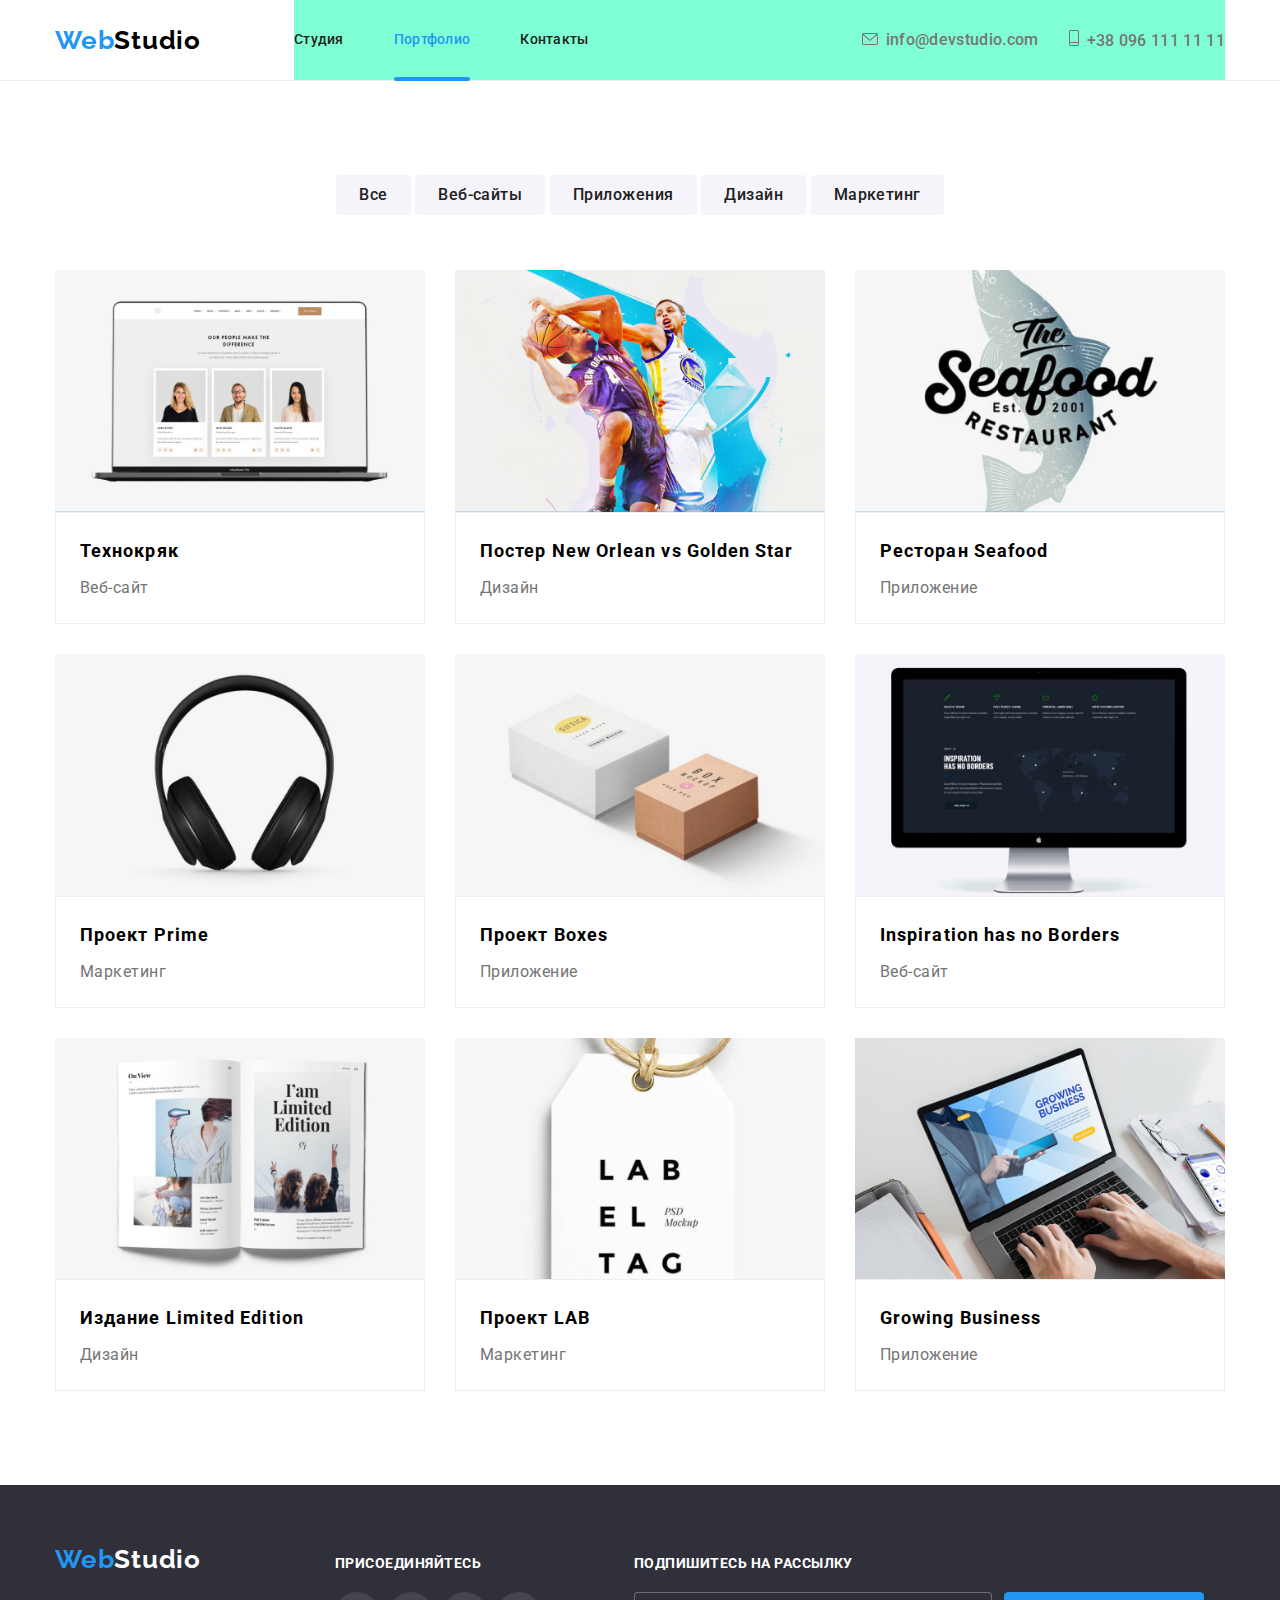
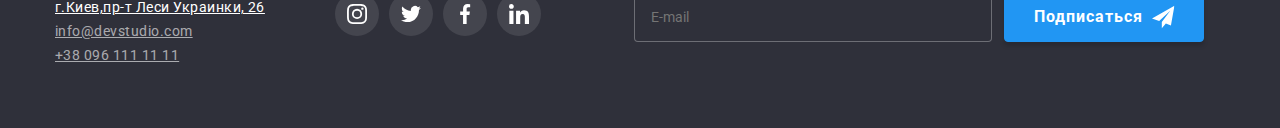
==== commit bbcafd02: "сделана планшетная и декстопная версии" ====
--- a/portfolio.html
+++ b/portfolio.html
@@ -44,9 +44,11 @@
                 </nav>
                 <ul class="contact">
                     <li class="contact__item"><a class="contact__link mail" href="mailto:info@devstudio.com">
+
                             <svg class="contact__icon-mail">
                                 <use href="./img/icons.svg#envelope"></use>
-                            </svg>info@devstudio.com</a></li>
+                            </svg>info@devstudio.com
+                        </a></li>
 
                     <li class="contact__item"><a class="contact__link tel" href="tel:+380961111111">
                             <svg class="contact__icon-tel">
@@ -81,10 +83,19 @@
             <div class="conteiner">
                 <ul class="project__list">
                     <li class="project__item">
-                        <div class="card">
-                            <img srcset="./img/portfolio/tehnokryak.jpg 370w, ./img/portfolio/tehnokryak@2x.jpg 740w"
-                                class="card__img" src="./img/tehnokryak.jpg" alt="Технокряк"
-                                sizes="(min-width: 1200px) 30vw, (min-width:768px) 50vw, 100vw">
+                        <picture>
+                            <source
+                                srcset="./img/portfolio/portfolio-1-comp.jpg 1x, ./img/portfolio/portfolio-1-comp@2x.jpg 2x"
+                                media="(min-width: 1200px)" />
+                            <source
+                                srcset="./img/portfolio/portfolio-1-tablet.jpg 1x, ./img/portfolio/portfolio-1-tablet@2x.jpg 2x"
+                                media="(min-width: 768px)" />
+                            <source
+                                srcset="./img/portfolio/portfolio-1-mob.jpg 1x, ./img/portfolio/portfolio-1-mob@2x.jpg 2x"
+                                media="(min-width: 320px)" />
+                        </picture>
+                        <div class="card">
+                            <img class="card__img" src="./img/portfolio/portfolio-1-mob.jpg" alt="Технокряк">
                             <p class="card__text">Ресурс предлагает комплексные предложения с разным уровнем
                                 функционала и сервисов. Все это позволит посетителю получить исчерпывающие сведения о
                                 компании или частном лице.</p>
@@ -97,9 +108,19 @@
                     </li>
                     <li class="project__item">
                         <div class="card">
-                            <img srcset="./img/portfolio/new-orlean.jpg 370w, ./img/portfolio/new-orlean@2x.jpg 740w"
-                                class="card__img" src="./img/new-orlean.jpg" alt="Постер New Orlean vs Golden Star"
-                                sizes="(min-width: 1200px) 30vw, (min-width:768px) 50vw, 100vw">
+                            <picture>
+                                <source
+                                    srcset="./img/portfolio/portfolio-2-comp.jpg 1x, ./img/portfolio/portfolio-2-comp@2x.jpg 2x"
+                                    media="(min-width: 1200px)" />
+                                <source
+                                    srcset="./img/portfolio/portfolio-2-tablet.jpg 1x, ./img/portfolio/portfolio-2-tablet@2x.jpg 2x"
+                                    media="(min-width: 768px)" />
+                                <source
+                                    srcset="./img/portfolio/portfolio-2-mob.jpg 1x, ./img/portfolio/portfolio-2-mob@2x.jpg 2x"
+                                    media="(min-width: 320px)" />
+                            </picture>
+                            <img class="card__img" src="./img/portfolio/portfolio-2-mob.jpg"
+                                alt="Постер New Orlean vs Golden Star">
                             <p class="card__text">Ресурс предлагает комплексные предложения с разным уровнем
                                 функционала и сервисов. Все это позволит посетителю получить исчерпывающие сведения о
                                 компании или частном лице.</p>
@@ -112,9 +133,18 @@
 
                     <li class="project__item">
                         <div class="card">
-                            <img srcset="./img/portfolio/restorant-seafood.jpg 370w, ./img/portfolio/restorant-seafood@2x.jpg 740w"
-                                class="card__img" src="./img/restorant-seafood.jpg" alt="Ресторан Seafood"
-                                sizes="(min-width: 1200px) 30vw, (min-width:768px) 50vw, 100vw">
+                            <picture>
+                                <source
+                                    srcset="./img/portfolio/portfolio-3-comp.jpg 1x, ./img/portfolio/portfolio-3-comp@2x.jpg 2x"
+                                    media="(min-width: 1200px)" />
+                                <source
+                                    srcset="./img/portfolio/portfolio-3-tablet.jpg 1x, ./img/portfolio/portfolio-3-tablet@2x.jpg 2x"
+                                    media="(min-width: 768px)" />
+                                <source
+                                    srcset="./img/portfolio/portfolio-3-mob.jpg 1x, ./img/portfolio/portfolio-3-mob@2x.jpg 2x"
+                                    media="(min-width: 320px)" />
+                            </picture>
+                            <img class="card__img" src="./img/portfolio/portfolio-3-mob.jpg" alt="Ресторан Seafood">
                             <p class="card__text">Ресурс предлагает комплексные предложения с разным уровнем
                                 функционала и сервисов. Все это позволит посетителю получить исчерпывающие сведения о
                                 компании или частном лице.</p>
@@ -127,9 +157,18 @@
 
                     <li class="project__item">
                         <div class="card">
-                            <img srcset="./img/portfolio/project-prime.jpg 370w, ./img/portfolio/project-prime@2x.jpg 740w"
-                                class="card__img" src="./img/project-prime.jpg" alt="Проект Prime"
-                                sizes="(min-width: 1200px) 33vw, (min-width:768px) 50vw, 100vw">
+                            <picture>
+                                <source
+                                    srcset="./img/portfolio/portfolio-4-comp.jpg 1x, ./img/portfolio/portfolio-4-comp@2x.jpg 2x"
+                                    media="(min-width: 1200px)" />
+                                <source
+                                    srcset="./img/portfolio/portfolio-4-tablet.jpg 1x, ./img/portfolio/portfolio-4-tablet@2x.jpg 2x"
+                                    media="(min-width: 768px)" />
+                                <source
+                                    srcset="./img/portfolio/portfolio-4-mob.jpg 1x, ./img/portfolio/portfolio-4-mob@2x.jpg 2x"
+                                    media="(min-width: 320px)" />
+                            </picture>
+                            <img class="card__img" src="../img/portfolio/portfolio-4-mob.jpg" alt="Проект Prime">
                             <p class="card__text">Ресурс предлагает комплексные предложения с разным уровнем
                                 функционала и сервисов. Все это позволит посетителю получить исчерпывающие сведения о
                                 компании или частном лице.</p>
@@ -142,9 +181,18 @@
 
                     <li class="project__item">
                         <div class="card">
-                            <img srcset="./img/portfolio/project-boxes.jpg 370w, ./img/portfolio/project-boxes@2x.jpg 740w"
-                                class="card__img" src="./img/project-boxes.jpg" alt="Проект Boxes"
-                                sizes="(min-width: 1200px) 33vw, (min-width:768px) 50vw, 100vw">
+                            <picture>
+                                <source
+                                    srcset="./img/portfolio/portfolio-5-comp.jpg 1x, ./img/portfolio/portfolio-5-comp@2x.jpg 2x"
+                                    media="(min-width: 1200px)" />
+                                <source
+                                    srcset="./img/portfolio/portfolio-5-tablet.jpg 1x, ./img/portfolio/portfolio-5-tablet@2x.jpg 2x"
+                                    media="(min-width: 768px)" />
+                                <source
+                                    srcset="./img/portfolio/portfolio-5-mob.jpg 1x, ./img/portfolio/portfolio-5-mob@2x.jpg 2x"
+                                    media="(min-width: 320px)" />
+                            </picture>
+                            <img class="card__img" src="./img/portfolio/portfolio-5-mob.jpg" alt="Проект Boxes">
                             <p class="card__text">Ресурс предлагает комплексные предложения с разным уровнем
                                 функционала и сервисов. Все это позволит посетителю получить исчерпывающие сведения о
                                 компании или частном лице.</p>
@@ -157,9 +205,19 @@
 
                     <li class="project__item">
                         <div class="card">
-                            <img srcset="./img/portfolio/inspiration-borders.jpg 370w, ./img/portfolio/inspiration-borders@2x.jpg 740w"
-                                class="card__img" src="./img/inspiration-borders.jpg" alt="Inspiration has no Borders"
-                                sizes="(min-width: 1200px) 33vw, (min-width:768px) 50vw, 100vw">
+                            <picture>
+                                <source
+                                    srcset="./img/portfolio/portfolio-6-comp.jpg 1x, ./img/portfolio/portfolio-6-comp@2x.jpg 2x"
+                                    media="(min-width: 1200px)" />
+                                <source
+                                    srcset="./img/portfolio/portfolio-6-tablet.jpg 1x, ./img/portfolio/portfolio-6-tablet@2x.jpg 2x"
+                                    media="(min-width: 768px)" />
+                                <source
+                                    srcset="./img/portfolio/portfolio-6-mob.jpg 1x, ./img/portfolio/portfolio-6-mob@2x.jpg 2x"
+                                    media="(min-width: 320px)" />
+                            </picture>
+                            <img class="card__img" src="./img/portfolio/portfolio-6-mob.jpg"
+                                alt="Inspiration has no Borders">
                             <p class="card__text">Ресурс предлагает комплексные предложения с разным уровнем
                                 функционала и сервисов. Все это позволит посетителю получить исчерпывающие сведения о
                                 компании или частном лице.</p>
@@ -172,9 +230,19 @@
 
                     <li class="project__item">
                         <div class="card">
-                            <img srcset="./img/portfolio/limited-edition.jpg 370w, ./img/portfolio/limited-edition@2x.jpg 740w"
-                                class="card__img" src="./img/limited-edition.jpg" alt="Издание Limited Edition"
-                                sizes="(min-width: 1200px) 33vw, (min-width:768px) 50vw, 100vw">
+                            <picture>
+                                <source
+                                    srcset="./img/portfolio/portfolio-7-comp.jpg 1x, ./img/portfolio/portfolio-7-comp@2x.jpg 2x"
+                                    media="(min-width: 1200px)" />
+                                <source
+                                    srcset="./img/portfolio/portfolio-7-tablet.jpg 1x, ./img/portfolio/portfolio-7-tablet@2x.jpg 2x"
+                                    media="(min-width: 768px)" />
+                                <source
+                                    srcset="./img/portfolio/portfolio-7-mob.jpg 1x, ./img/portfolio/portfolio-7-mob@2x.jpg 2x"
+                                    media="(min-width: 320px)" />
+                            </picture>
+                            <img class="card__img" src="./img/portfolio/portfolio-7-mob.jpg"
+                                alt="Издание Limited Edition">
                             <p class="card__text">Ресурс предлагает комплексные предложения с разным уровнем
                                 функционала и сервисов. Все это позволит посетителю получить исчерпывающие сведения о
                                 компании или частном лице.</p>
@@ -187,9 +255,18 @@
 
                     <li class="project__item">
                         <div class="card">
-                            <img srcset="./img/portfolio/project-lab.jpg 370w, ./img/portfolio/project-lab@2x.jpg 740w"
-                                class="card__img" src="./img/project-lab.jpg" alt="Проект LAB"
-                                sizes="(min-width: 1200px) 33vw, (min-width:768px) 50vw, 100vw">
+                            <picture>
+                                <source
+                                    srcset="./img/portfolio/portfolio-8-comp.jpg 1x, ./img/portfolio/portfolio-8-comp@2x.jpg 2x"
+                                    media="(min-width: 1200px)" />
+                                <source
+                                    srcset="./img/portfolio/portfolio-8-tablet.jpg 1x, ./img/portfolio/portfolio-8-tablet@2x.jpg 2x"
+                                    media="(min-width: 768px)" />
+                                <source
+                                    srcset="./img/portfolio/portfolio-8-mob.jpg 1x, ./img/portfolio/portfolio-8-mob@2x.jpg 2x"
+                                    media="(min-width: 320px)" />
+                            </picture>
+                            <img class="card__img" src="./img/portfolio/portfolio-8-mob.jpg" alt="Проект LAB">
                             <p class="card__text">Ресурс предлагает комплексные предложения с разным уровнем
                                 функционала и сервисов. Все это позволит посетителю получить исчерпывающие сведения о
                                 компании или частном лице.</p>
@@ -202,9 +279,18 @@
 
                     <li class="project__item">
                         <div class="card">
-                            <img srcset="./img/portfolio/growing-business.jpg 370w, ./img/portfolio/growing-business@2x.jpg 740w"
-                                class="card__img" src="./img/growing-business.jpg" alt="Growing Business"
-                                sizes="(min-width: 1200px) 33vw, (min-width:768px) 50vw, 100vw">
+                            <picture>
+                                <source
+                                    srcset="./img/portfolio/portfolio-9-comp.jpg 1x, ./img/portfolio/portfolio-9-comp@2x.jpg 2x"
+                                    media="(min-width: 1200px)" />
+                                <source
+                                    srcset="./img/portfolio/portfolio-9-tablet.jpg 1x, ./img/portfolio/portfolio-9-tablet@2x.jpg 2x"
+                                    media="(min-width: 768px)" />
+                                <source
+                                    srcset="./img/portfolio/portfolio-9-mob.jpg 1x, ./img/portfolio/portfolio-9-mob@2x.jpg 2x"
+                                    media="(min-width: 320px)" />
+                            </picture>
+                            <img class="card__img" src="./img/portfolio/portfolio-9-mob.jpg" alt="Growing Business">
                             <p class="card__text">Ресурс предлагает комплексные предложения с разным уровнем
                                 функционала и сервисов. Все это позволит посетителю получить исчерпывающие сведения о
                                 компании или частном лице.</p>
--- a/css/portfolio.min.css
+++ b/css/portfolio.min.css
@@ -1 +1 @@
-/*! modern-normalize v1.1.0 | MIT License | https://github.com/sindresorhus/modern-normalize */*,::before,::after{-webkit-box-sizing:border-box;box-sizing:border-box}html{line-height:1.15;-webkit-text-size-adjust:100%;-moz-tab-size:4;-o-tab-size:4;tab-size:4}body{margin:0;font-family:system-ui,-apple-system,"Segoe UI",Roboto,Helvetica,Arial,sans-serif,"Apple Color Emoji","Segoe UI Emoji"}hr{height:0;color:inherit}abbr[title]{-webkit-text-decoration:underline dotted;text-decoration:underline dotted}b,strong{font-weight:bolder}code,kbd,samp,pre{font-family:ui-monospace,SFMono-Regular,Consolas,"Liberation Mono",Menlo,monospace;font-size:1em}small{font-size:80%}sub,sup{font-size:75%;line-height:0;position:relative;vertical-align:baseline}sub{bottom:-0.25em}sup{top:-0.5em}table{text-indent:0;border-color:inherit}button,input,optgroup,select,textarea{font-family:inherit;font-size:100%;line-height:1.15;margin:0}input,textarea{outline:none}button,select{text-transform:none}button,[type=button],[type=reset],[type=submit]{-webkit-appearance:button}::-moz-focus-inner{border-style:none;padding:0}:-moz-focusring{outline:1px dotted ButtonText}:-moz-ui-invalid{box-shadow:none}legend{padding:0}progress{vertical-align:baseline}::-webkit-inner-spin-button,::-webkit-outer-spin-button{height:auto}[type=search]{-webkit-appearance:textfield;outline-offset:-2px}::-webkit-search-decoration{-webkit-appearance:none}::-webkit-file-upload-button{-webkit-appearance:button;font:inherit}summary{display:list-item}body{font-family:"Roboto",sans-serif;font-weight:400;letter-spacing:.03em;list-style:none;color:var(--main-text-color)}img{display:block;max-width:100%;height:auto}.footer__social-links,.networks,.social__links,.address__list,.project__icon,.project__list,.filters__list,.contact,.nav,.header__networks{padding:0;margin:0;font-style:normal;list-style-type:none;text-decoration:none}.contact__link,.nav__link,.header__networks{text-decoration:none}.footer,.filters,.header{padding:60px 0px}@media screen and (min-width: 768px){.footer,.filters,.header{padding:94px 0px}}.vissually-hidden{position:absolute;width:1px;height:1px;margin:-1px;border:0;padding:0;white-space:nowrap;-webkit-clip-path:inset(100%);clip-path:inset(100%);clip:rect(0 0 0 0);overflow:hidden}.form__button,.filters__button{border-radius:4px;padding:6px 22px;min-width:73px;border:1px solid rgba(0,0,0,0);font-family:inherit;font-weight:500;font-size:16px;line-height:1.63;cursor:pointer;text-align:center;letter-spacing:.03em;color:#212121;background-color:#f5f4fa;-webkit-transition:color var(--main-transformation),background-color var(--main-transformation);transition:color var(--main-transformation),background-color var(--main-transformation)}.conteiner{margin-left:auto;margin-right:auto;padding:0 15px}@media screen and (min-width: 480px){.conteiner{width:480px}}@media screen and (min-width: 768px){.conteiner{width:768px}}@media screen and (min-width: 1200px){.conteiner{width:1200px}}.header{position:relative;background-color:#fff;border-bottom:1px solid #ececec;padding-top:16px;padding-bottom:16px}@media screen and (min-width: 768px){.header{padding-top:26px;padding-bottom:26px}}@media screen and (min-width: 1200px){.header{padding-top:24px;padding-bottom:25px}}@media screen and (min-width: 768px){.header__wrap{display:-webkit-box;display:-ms-flexbox;display:flex;-webkit-box-align:center;-ms-flex-align:center;align-items:center;-webkit-box-pack:justify;-ms-flex-pack:justify;justify-content:space-between}}@media screen and (min-width: 1200px){.header__wrap{display:-webkit-box;display:-ms-flexbox;display:flex;-webkit-box-align:center;-ms-flex-align:center;align-items:center;-webkit-box-pack:start;-ms-flex-pack:start;justify-content:flex-start}}.header__networks{display:-webkit-box;display:-ms-flexbox;display:flex;-webkit-box-align:center;-ms-flex-align:center;align-items:center;margin-top:64px;margin-bottom:48px;gap:20px}@media screen and (min-width: 768px){.header__networks{display:none}}@media screen and (min-width: 768px){.header__nav{margin-right:75px}}.nav{display:-webkit-box;display:-ms-flexbox;display:flex;-webkit-box-orient:vertical;-webkit-box-direction:normal;-ms-flex-direction:column;flex-direction:column;-webkit-box-align:start;-ms-flex-align:start;align-items:flex-start;gap:50px;font-weight:500;font-size:40px;line-height:1.17;letter-spacing:.02em}@media screen and (min-width: 768px){.nav{font-size:14px;line-height:1.14;-webkit-box-orient:horizontal;-webkit-box-direction:normal;-ms-flex-direction:row;flex-direction:row}}.nav__link:hover,.nav__link:focus{color:#2196f3}.contact{display:-webkit-box;display:-ms-flexbox;display:flex;-webkit-box-orient:vertical;-webkit-box-direction:reverse;-ms-flex-direction:column-reverse;flex-direction:column-reverse;margin-top:306px;font-weight:500;font-size:14px;line-height:1.14;letter-spacing:.02em;text-decoration:none}@media screen and (min-width: 768px){.contact{margin-top:0px;-webkit-box-orient:vertical;-webkit-box-direction:normal;-ms-flex-direction:column;flex-direction:column;font-size:12px}}@media screen and (min-width: 1200px){.contact{-webkit-box-orient:horizontal;-webkit-box-direction:normal;-ms-flex-direction:row;flex-direction:row}}@media screen and (min-width: 1200px){.contact__item{gap:30px}}.contact__link:hover,.contact__link:focus{color:#2196f3}.nav__link{position:relative;display:block;color:#212121}.nav__link--current{color:#2196f3}@media screen and (min-width: 768px){.nav__link--current::after{content:"";position:absolute;bottom:-250%;display:block;width:100%;height:4px;background-color:#2196f3;border-radius:2px}}.contact{gap:30px;margin-left:auto}@media screen and (min-width: 768px){.contact{gap:8px}}.contact__icon-mail,.contact__icon-tel{fill:currentColor;margin-right:8px;-webkit-transition:fill var(--main-transformation);transition:fill var(--main-transformation)}@media screen and (min-width: 1200px){.contact__icon-mail,.contact__icon-tel{gap:10px}}.contact__icon-mail{width:14px;height:10px}@media screen and (min-width: 1200px){.contact__icon-mail{width:16px;height:12px}}.contact__icon-tel{width:10px;height:14px}@media screen and (min-width: 1200px){.contact__icon-tel{height:16px}}.contact__link{font-weight:500;line-height:1.17;letter-spacing:.02em}.contact__link.tel{font-size:34px;color:#2196f3}@media screen and (min-width: 768px){.contact__link.tel{font-size:12px;color:#757575}}.contact__link.mail{font-size:24px;color:#757575}@media screen and (min-width: 768px){.contact__link.mail{font-size:12px}}.link-text{position:relative;gap:20px;font-weight:500;font-size:18px;line-height:1.22;letter-spacing:.02em;text-decoration:none;color:#2196f3}.link-text::after{content:" ";position:absolute;top:0;left:0;-webkit-transform:translateX(100%);transform:translateX(100%);display:block;height:22px;width:1px;background-color:red}.logo{font-family:"Raleway",sans-serif;font-size:26px;font-weight:700;line-height:1.0769230769;letter-spacing:.03em;text-decoration:none}.logo__web{color:#2196f3}.logo__studio{color:#000}.footer__logo__studio{color:#fff}.filters__list{padding-bottom:40px;gap:8px}@media screen and (min-width: 768px){.filters__list{text-align:center}}.filters__button:hover,.filters__button:focus{color:#fff;background-color:#2196f3}.filters__button:nth-child(-n+2){margin-bottom:15px}.project__list{display:-webkit-box;display:-ms-flexbox;display:flex;-ms-flex-wrap:wrap;flex-wrap:wrap;gap:30px}@media screen and (min-width: 768px){.project__list{margin:-15px}}.project__item{width:100%;-webkit-transition:-webkit-box-shadow 250ms cubic-bezier(0.4, 0, 0.2, 1);transition:-webkit-box-shadow 250ms cubic-bezier(0.4, 0, 0.2, 1);transition:box-shadow 250ms cubic-bezier(0.4, 0, 0.2, 1);transition:box-shadow 250ms cubic-bezier(0.4, 0, 0.2, 1), -webkit-box-shadow 250ms cubic-bezier(0.4, 0, 0.2, 1)}.project__item:hover .card__text{-webkit-transform:translateY(0);transform:translateY(0)}@media screen and (min-width: 768px){.project__item{width:calc((100% - 60px)/2)}}@media screen and (min-width: 1200px){.project__item{width:calc((100% - 45px)/3)}}.project__icon{-webkit-transition:-webkit-box-shadow 250ms cubic-bezier(0.4, 0, 0.2, 1);transition:-webkit-box-shadow 250ms cubic-bezier(0.4, 0, 0.2, 1);transition:box-shadow 250ms cubic-bezier(0.4, 0, 0.2, 1);transition:box-shadow 250ms cubic-bezier(0.4, 0, 0.2, 1), -webkit-box-shadow 250ms cubic-bezier(0.4, 0, 0.2, 1)}.project__icon:hover{-webkit-box-shadow:1px 4px 6px 0px rgba(0,0,0,.16),0px 4px 4px 0px rgba(0,0,0,.06),0px 1px 1px 0px rgba(0,0,0,.12);box-shadow:1px 4px 6px 0px rgba(0,0,0,.16),0px 4px 4px 0px rgba(0,0,0,.06),0px 1px 1px 0px rgba(0,0,0,.12)}.project__name{padding-top:20px;padding-bottom:20px;padding-left:24px;border:1px solid #eee}.project__title{margin:0;margin-bottom:4px;font-weight:700;font-size:18px;line-height:2;letter-spacing:.06em}.project__nav{margin:0;font-size:16px;line-height:1.88;color:#757575}.card{position:relative;overflow:hidden}.card__text{position:absolute;top:0;left:0;width:100%;height:100%;background-color:#2196f3;opacity:.9;-webkit-transform:translateY(100%);transform:translateY(100%);-webkit-transition:-webkit-transform 250ms cubic-bezier(0.4, 0, 0.2, 1);transition:-webkit-transform 250ms cubic-bezier(0.4, 0, 0.2, 1);transition:transform 250ms cubic-bezier(0.4, 0, 0.2, 1);transition:transform 250ms cubic-bezier(0.4, 0, 0.2, 1), -webkit-transform 250ms cubic-bezier(0.4, 0, 0.2, 1);margin:0;padding:63px 24px;font-size:18px;line-height:1.5;letter-spacing:.03 em;color:#fff}.footer{padding-top:60px;padding-bottom:60px;font-size:14px;line-height:1.71;text-align:center;background-color:#2f303a}@media screen and (min-width: 1200px){.footer{text-align:left}}@media screen and (min-width: 768px){.footer__wrap{display:-webkit-inline-box;display:-ms-inline-flexbox;display:inline-flex;-webkit-box-align:baseline;-ms-flex-align:baseline;align-items:baseline;-ms-flex-pack:distribute;justify-content:space-around;-ms-flex-wrap:wrap;flex-wrap:wrap}}@media screen and (min-width: 1200px){.footer__wrap{display:-webkit-box;display:-ms-flexbox;display:flex;-webkit-box-align:baseline;-ms-flex-align:baseline;align-items:baseline;-webkit-box-pack:start;-ms-flex-pack:start;justify-content:flex-start}}.footer__nav{margin-bottom:60px}@media screen and (min-width: 768px){.footer__nav{margin-bottom:0}}@media screen and (min-width: 1200px){.footer__nav{margin-bottom:0;margin-right:70px}}.footer__social-links{margin-bottom:60px}@media screen and (min-width: 768px){.footer__social-links{margin-bottom:0}}.address{margin-top:20px;text-decoration:none}.address__item::not(:last-child){margin-bottom:9px}.address__link{margin-bottom:9px;color:rgba(255,255,255,.6)}.address__link--place{margin-bottom:9px;color:#fff}@media screen and (min-width: 1200px){.join{margin-right:93px}}.join__title{margin:0;margin-bottom:20px;font-weight:700;font-size:14px;text-transform:uppercase;line-height:1.14;color:#fff}.subscribe__title{margin:0;margin-bottom:20px;font-weight:700;font-size:14px;text-transform:uppercase;line-height:1.14;color:#fff}@media screen and (min-width: 768px){.form{display:-webkit-box;display:-ms-flexbox;display:flex;-webkit-box-orient:vertical;-webkit-box-direction:normal;-ms-flex-direction:column;flex-direction:column;-webkit-box-align:center;-ms-flex-align:center;align-items:center;-webkit-box-pack:center;-ms-flex-pack:center;justify-content:center}}@media screen and (min-width: 1200px){.form{display:-webkit-box;display:-ms-flexbox;display:flex;-webkit-box-orient:horizontal;-webkit-box-direction:normal;-ms-flex-direction:row;flex-direction:row;-webkit-box-align:center;-ms-flex-align:center;align-items:center;-webkit-box-pack:justify;-ms-flex-pack:justify;justify-content:space-between}}.form__input{padding:0;margin:0;padding-left:16px;height:50px;width:358px;border:1px solid rgba(255,255,255,.3);border-radius:4px;color:#fff;background-color:#2f303a}.form__button{display:-webkit-inline-box;display:-ms-inline-flexbox;display:inline-flex;-webkit-box-align:center;-ms-flex-align:center;align-items:center;-webkit-box-pack:center;-ms-flex-pack:center;justify-content:center;margin-top:20px;padding-left:29px;padding-top:10px;padding-bottom:10px;padding-right:28px;max-width:200px;height:50px;text-decoration:none;font-weight:700;line-height:1.87;letter-spacing:.06em;border:1px solid #2196f3;-webkit-box-shadow:0px 4px 4px 0px rgba(0,0,0,.15);box-shadow:0px 4px 4px 0px rgba(0,0,0,.15);color:#fff;background-color:#2196f3}@media screen and (min-width: 1200px){.form__button{margin-left:12px;margin-top:0}}.form__icon{width:24px;height:24px;margin-left:10px}.social__links{display:-webkit-box;display:-ms-flexbox;display:flex;-webkit-box-align:center;-ms-flex-align:center;align-items:center;-webkit-box-pack:center;-ms-flex-pack:center;justify-content:center;margin-left:32px;margin-right:32px;margin-bottom:30px;gap:10px}.networks__link{display:-webkit-box;display:-ms-flexbox;display:flex;-webkit-box-align:center;-ms-flex-align:center;align-items:center;-webkit-box-pack:center;-ms-flex-pack:center;justify-content:center;border:rgba(0,0,0,0);border-radius:50%;width:44px;height:44px;fill:#afb1b8;-webkit-transition:fill var(--main-transformation),background-color var(--main-transformation);transition:fill var(--main-transformation),background-color var(--main-transformation)}.networks__link:hover,.networks__link:focus{fill:#fff;background-color:#2196f3}.networks__icon{width:20px;height:20px}.footer__social-links{display:-webkit-box;display:-ms-flexbox;display:flex;-webkit-box-align:center;-ms-flex-align:center;align-items:center;-webkit-box-pack:center;-ms-flex-pack:center;justify-content:center;gap:10px}.footer__social-links .networks__link{fill:#fff;background-color:rgba(255,255,255,.1)}.footer__social-links .networks__link:hover,.footer__social-links .networks__link:focus{fill:#fff;color:rgba(255,255,255,.1);background-color:#2196f3}.burger{position:absolute;top:0;right:0;-webkit-transform:translate(-50%, 25%);transform:translate(-50%, 25%);display:-webkit-inline-box;display:-ms-inline-flexbox;display:inline-flex;margin:0;padding:0;border:none;background-color:rgba(0,0,0,0)}.burger .icon-menu{display:none}.burger.is-open .icon-close{display:none}.burger.is-open .icon-menu{display:block}@media screen and (min-width: 768px){.burger{display:none}}.menu-conteiner{background-color:#7fffd4}.menu-conteiner.is-open{display:block;padding-left:40px}@media screen and (max-width: 767px){.menu-conteiner{display:none;position:absolute;top:100%;left:0;width:100%}}@media screen and (min-width: 768px){.menu-conteiner{display:-webkit-box;display:-ms-flexbox;display:flex;-webkit-box-align:center;-ms-flex-align:center;align-items:center;width:100%;margin-left:88px}}@media screen and (min-width: 1200px){.menu-conteiner{margin-left:93px}}/*# sourceMappingURL=portfolio.min.css.map */+/*! modern-normalize v1.1.0 | MIT License | https://github.com/sindresorhus/modern-normalize */*,::before,::after{-webkit-box-sizing:border-box;box-sizing:border-box}html{line-height:1.15;-webkit-text-size-adjust:100%;-moz-tab-size:4;-o-tab-size:4;tab-size:4}body{margin:0;font-family:system-ui,-apple-system,"Segoe UI",Roboto,Helvetica,Arial,sans-serif,"Apple Color Emoji","Segoe UI Emoji"}hr{height:0;color:inherit}abbr[title]{-webkit-text-decoration:underline dotted;text-decoration:underline dotted}b,strong{font-weight:bolder}code,kbd,samp,pre{font-family:ui-monospace,SFMono-Regular,Consolas,"Liberation Mono",Menlo,monospace;font-size:1em}small{font-size:80%}sub,sup{font-size:75%;line-height:0;position:relative;vertical-align:baseline}sub{bottom:-0.25em}sup{top:-0.5em}table{text-indent:0;border-color:inherit}button,input,optgroup,select,textarea{font-family:inherit;font-size:100%;line-height:1.15;margin:0}input,textarea{outline:none}button,select{text-transform:none}button,[type=button],[type=reset],[type=submit]{-webkit-appearance:button}::-moz-focus-inner{border-style:none;padding:0}:-moz-focusring{outline:1px dotted ButtonText}:-moz-ui-invalid{box-shadow:none}legend{padding:0}progress{vertical-align:baseline}::-webkit-inner-spin-button,::-webkit-outer-spin-button{height:auto}[type=search]{-webkit-appearance:textfield;outline-offset:-2px}::-webkit-search-decoration{-webkit-appearance:none}::-webkit-file-upload-button{-webkit-appearance:button;font:inherit}summary{display:list-item}body{font-family:"Roboto",sans-serif;font-weight:400;letter-spacing:.03em;list-style:none;color:var(--main-text-color)}img{display:block;max-width:100%;height:auto}.footer__social-links,.networks,.social__links,.address__list,.project__icon,.project__list,.filters__list,.contact,.nav,.header__networks{padding:0;margin:0;font-style:normal;list-style-type:none;text-decoration:none}.contact__link,.nav__link,.header__networks{text-decoration:none}.footer,.filters{padding:60px 0px}@media screen and (min-width: 768px){.footer,.filters{padding:94px 0px}}.vissually-hidden{position:absolute;width:1px;height:1px;margin:-1px;border:0;padding:0;white-space:nowrap;-webkit-clip-path:inset(100%);clip-path:inset(100%);clip:rect(0 0 0 0);overflow:hidden}.form__button,.filters__button{border-radius:4px;padding:6px 22px;min-width:73px;border:1px solid rgba(0,0,0,0);font-family:inherit;font-weight:500;font-size:16px;line-height:1.63;cursor:pointer;text-align:center;letter-spacing:.03em;color:#212121;background-color:#f5f4fa;-webkit-transition:color var(--main-transformation),background-color var(--main-transformation);transition:color var(--main-transformation),background-color var(--main-transformation)}.conteiner{margin-left:auto;margin-right:auto;padding:0 15px}@media screen and (min-width: 480px){.conteiner{width:480px}}@media screen and (min-width: 768px){.conteiner{width:768px}}@media screen and (min-width: 1200px){.conteiner{width:1200px}}.header{position:relative;background-color:#fff;border-bottom:1px solid #ececec}@media screen and (min-width: 480px){.header{padding-top:16px;padding-bottom:16px}}@media screen and (min-width: 768px){.header{padding:0}}@media screen and (min-width: 768px){.header__wrap{display:-webkit-box;display:-ms-flexbox;display:flex;-webkit-box-align:center;-ms-flex-align:center;align-items:center}}.header__networks{display:-webkit-box;display:-ms-flexbox;display:flex;-webkit-box-align:center;-ms-flex-align:center;align-items:center;margin-top:64px;margin-bottom:48px}@media screen and (min-width: 768px){.header__networks{display:none}}.header__networks .item:not(:last-child){border-right:4px solid green;padding-right:10px}.header__networks .item:not(:first-child){padding-left:10px}.nav{display:-webkit-box;display:-ms-flexbox;display:flex;-webkit-box-orient:vertical;-webkit-box-direction:normal;-ms-flex-direction:column;flex-direction:column;-webkit-box-align:start;-ms-flex-align:start;align-items:flex-start;gap:50px;font-weight:500;font-size:40px;line-height:1.17;letter-spacing:.02em}@media screen and (min-width: 768px){.nav{display:-webkit-box;display:-ms-flexbox;display:flex;-webkit-box-orient:horizontal;-webkit-box-direction:normal;-ms-flex-direction:row;flex-direction:row;font-size:14px;line-height:1.14}}.nav__link{position:relative;display:block;color:#212121}@media screen and (min-width: 768px){.nav__link{padding-top:32px;padding-bottom:32px}}.nav__link:hover,.nav__link:focus{color:#2196f3}.nav__link--current{position:relative;color:#2196f3}@media screen and (min-width: 768px){.nav__link--current::after{content:"";position:absolute;bottom:-1px;display:block;width:100%;height:4px;background-color:#2196f3;border-radius:2px}}.contact{display:-webkit-box;display:-ms-flexbox;display:flex;-webkit-box-orient:vertical;-webkit-box-direction:reverse;-ms-flex-direction:column-reverse;flex-direction:column-reverse;margin-top:306px;gap:30px;font-weight:500;font-size:14px;line-height:1.14;letter-spacing:.02em;text-decoration:none}@media screen and (min-width: 768px){.contact{-webkit-box-orient:vertical;-webkit-box-direction:normal;-ms-flex-direction:column;flex-direction:column;-webkit-box-align:center;-ms-flex-align:center;align-items:center;margin-top:0px;gap:8px;font-size:12px}}@media screen and (min-width: 1200px){.contact{-webkit-box-orient:horizontal;-webkit-box-direction:normal;-ms-flex-direction:row;flex-direction:row;gap:30px}}@media screen and (min-width: 1200px){.contact__item{gap:30px}}.contact__link{font-weight:500;line-height:1.17;letter-spacing:.02em}.contact__link.tel{font-size:34px;color:#2196f3}@media screen and (min-width: 768px){.contact__link.tel{font-size:12px;color:#757575}}@media screen and (min-width: 1200px){.contact__link.tel{font-size:16px}}.contact__link.mail{font-size:24px;color:#757575}@media screen and (min-width: 768px){.contact__link.mail{font-size:12px}}@media screen and (min-width: 1200px){.contact__link.mail{font-size:16px}}.contact__link:hover,.contact__link:focus{color:#2196f3}.contact__icon-mail,.contact__icon-tel{-webkit-transition:fill var(--main-transformation);transition:fill var(--main-transformation)}@media screen and (max-width: 767px){.contact__icon-mail,.contact__icon-tel{display:none}}@media screen and (min-width: 768px){.contact__icon-mail,.contact__icon-tel{fill:currentColor;margin-right:8px}}@media screen and (min-width: 1200px){.contact__icon-mail,.contact__icon-tel{gap:10px}}.contact__icon-mail{color:currentColor;width:14px;height:10px}@media screen and (min-width: 1200px){.contact__icon-mail{width:16px;height:12px}}.contact__icon-tel{color:currentColor;width:10px;height:14px}@media screen and (min-width: 1200px){.contact__icon-tel{height:16px}}.contact__icon-mail:hover,.contact__icon-tel:hover{fill:#2196f3}.link-text{font-weight:500;font-size:18px;line-height:1.22;letter-spacing:.02em;text-decoration:none;color:#2196f3}.logo{font-family:"Raleway",sans-serif;font-size:26px;font-weight:700;line-height:1.0769230769;letter-spacing:.03em;text-decoration:none}.logo__web{color:#2196f3}.logo__studio{color:#000}.footer__logo__studio{color:#fff}.burger{position:absolute;top:0;right:0;-webkit-transform:translate(-50%, 25%);transform:translate(-50%, 25%);display:-webkit-box;display:-ms-flexbox;display:flex;margin:0;padding:0;border:none;background-color:rgba(0,0,0,0)}.burger .icon-menu{display:none}.burger.is-open .icon-close{display:none}.burger.is-open .icon-menu{display:block}@media screen and (min-width: 768px){.burger{display:none}}.menu-conteiner{background-color:#7fffd4}@media screen and (min-width: 768px){.menu-conteiner{display:-webkit-box;display:-ms-flexbox;display:flex;-webkit-box-align:center;-ms-flex-align:center;align-items:center;-webkit-box-pack:justify;-ms-flex-pack:justify;justify-content:space-between}}.menu-conteiner.is-open{display:block;padding-left:40px}@media screen and (max-width: 767px){.menu-conteiner{display:none;position:absolute;top:100%;left:0;width:100%}}@media screen and (min-width: 768px){.menu-conteiner{display:-webkit-box;display:-ms-flexbox;display:flex;-webkit-box-align:center;-ms-flex-align:center;align-items:center;width:100%;margin-left:88px}}@media screen and (min-width: 1200px){.menu-conteiner{margin-left:93px}}.filters__list{padding-bottom:40px;gap:8px}@media screen and (min-width: 768px){.filters__list{text-align:center}}.filters__button:hover,.filters__button:focus{color:#fff;background-color:#2196f3}.filters__button:nth-child(-n+2){margin-bottom:15px}.project__list{display:-webkit-box;display:-ms-flexbox;display:flex;-ms-flex-wrap:wrap;flex-wrap:wrap;gap:30px}.project__item{display:-webkit-box;display:-ms-flexbox;display:flex;-webkit-box-orient:vertical;-webkit-box-direction:normal;-ms-flex-direction:column;flex-direction:column;width:100%;-webkit-transition:-webkit-box-shadow 250ms cubic-bezier(0.4, 0, 0.2, 1);transition:-webkit-box-shadow 250ms cubic-bezier(0.4, 0, 0.2, 1);transition:box-shadow 250ms cubic-bezier(0.4, 0, 0.2, 1);transition:box-shadow 250ms cubic-bezier(0.4, 0, 0.2, 1), -webkit-box-shadow 250ms cubic-bezier(0.4, 0, 0.2, 1)}.project__item:hover .card__text{-webkit-transform:translateY(0);transform:translateY(0)}@media screen and (min-width: 768px){.project__item{width:calc((100% - 30px)/2)}}@media screen and (min-width: 1200px){.project__item{width:calc((100% - 60px)/3)}}.project__icon{-webkit-transition:-webkit-box-shadow 250ms cubic-bezier(0.4, 0, 0.2, 1);transition:-webkit-box-shadow 250ms cubic-bezier(0.4, 0, 0.2, 1);transition:box-shadow 250ms cubic-bezier(0.4, 0, 0.2, 1);transition:box-shadow 250ms cubic-bezier(0.4, 0, 0.2, 1), -webkit-box-shadow 250ms cubic-bezier(0.4, 0, 0.2, 1)}.project__icon:hover{-webkit-box-shadow:1px 4px 6px 0px rgba(0,0,0,.16),0px 4px 4px 0px rgba(0,0,0,.06),0px 1px 1px 0px rgba(0,0,0,.12);box-shadow:1px 4px 6px 0px rgba(0,0,0,.16),0px 4px 4px 0px rgba(0,0,0,.06),0px 1px 1px 0px rgba(0,0,0,.12)}.project__name{-webkit-box-flex:1;-ms-flex-positive:1;flex-grow:1;padding:20px 24px;border:1px solid #eee}.project__title{margin:0;margin-bottom:4px;font-weight:700;font-size:18px;line-height:2;letter-spacing:.06em}.project__nav{margin:0;font-size:16px;line-height:1.88;color:#757575}.card{position:relative;overflow:hidden}.card__text{position:absolute;top:0;left:0;width:100%;height:100%;background-color:#2196f3;opacity:.9;-webkit-transform:translateY(100%);transform:translateY(100%);-webkit-transition:-webkit-transform 250ms cubic-bezier(0.4, 0, 0.2, 1);transition:-webkit-transform 250ms cubic-bezier(0.4, 0, 0.2, 1);transition:transform 250ms cubic-bezier(0.4, 0, 0.2, 1);transition:transform 250ms cubic-bezier(0.4, 0, 0.2, 1), -webkit-transform 250ms cubic-bezier(0.4, 0, 0.2, 1);margin:0;padding:63px 24px;font-size:18px;line-height:1.5;letter-spacing:.03 em;color:#fff}.footer{padding-top:60px;padding-bottom:60px;font-size:14px;line-height:1.71;text-align:center;background-color:#2f303a}@media screen and (min-width: 1200px){.footer{text-align:left}}@media screen and (min-width: 768px){.footer__wrap{display:-webkit-inline-box;display:-ms-inline-flexbox;display:inline-flex;-webkit-box-align:baseline;-ms-flex-align:baseline;align-items:baseline;-ms-flex-pack:distribute;justify-content:space-around;-ms-flex-wrap:wrap;flex-wrap:wrap}}@media screen and (min-width: 1200px){.footer__wrap{display:-webkit-box;display:-ms-flexbox;display:flex;-webkit-box-align:baseline;-ms-flex-align:baseline;align-items:baseline;-webkit-box-pack:start;-ms-flex-pack:start;justify-content:flex-start}}.footer__nav{margin-bottom:60px}@media screen and (min-width: 768px){.footer__nav{margin-bottom:0}}@media screen and (min-width: 1200px){.footer__nav{margin-bottom:0;margin-right:70px}}.footer__social-links{margin-bottom:60px}@media screen and (min-width: 768px){.footer__social-links{margin-bottom:0}}.address{margin-top:20px;text-decoration:none}.address__item::not(:last-child){margin-bottom:9px}.address__link{margin-bottom:9px;color:rgba(255,255,255,.6)}.address__link--place{margin-bottom:9px;color:#fff}@media screen and (min-width: 1200px){.join{margin-right:93px}}.join__title{margin:0;margin-bottom:20px;font-weight:700;font-size:14px;text-transform:uppercase;line-height:1.14;color:#fff}.subscribe__title{margin:0;margin-bottom:20px;font-weight:700;font-size:14px;text-transform:uppercase;line-height:1.14;color:#fff}@media screen and (min-width: 768px){.subscribe__title{margin-top:60px}}@media screen and (min-width: 1200px){.subscribe__title{margin-top:0px}}@media screen and (min-width: 768px){.form{display:-webkit-box;display:-ms-flexbox;display:flex;-webkit-box-orient:vertical;-webkit-box-direction:normal;-ms-flex-direction:column;flex-direction:column;-webkit-box-align:center;-ms-flex-align:center;align-items:center;-webkit-box-pack:center;-ms-flex-pack:center;justify-content:center}}@media screen and (min-width: 1200px){.form{display:-webkit-box;display:-ms-flexbox;display:flex;-webkit-box-orient:horizontal;-webkit-box-direction:normal;-ms-flex-direction:row;flex-direction:row;-webkit-box-align:center;-ms-flex-align:center;align-items:center;-webkit-box-pack:justify;-ms-flex-pack:justify;justify-content:space-between}}.form__input{padding:0;margin:0;padding-left:16px;height:50px;width:358px;border:1px solid rgba(255,255,255,.3);border-radius:4px;color:#fff;background-color:#2f303a}.form__button{display:-webkit-inline-box;display:-ms-inline-flexbox;display:inline-flex;-webkit-box-align:center;-ms-flex-align:center;align-items:center;-webkit-box-pack:center;-ms-flex-pack:center;justify-content:center;margin-top:20px;padding-left:29px;padding-top:10px;padding-bottom:10px;padding-right:28px;max-width:200px;height:50px;text-decoration:none;font-weight:700;line-height:1.87;letter-spacing:.06em;border:1px solid #2196f3;-webkit-box-shadow:0px 4px 4px 0px rgba(0,0,0,.15);box-shadow:0px 4px 4px 0px rgba(0,0,0,.15);color:#fff;background-color:#2196f3}@media screen and (min-width: 1200px){.form__button{margin-left:12px;margin-top:0}}.form__icon{width:24px;height:24px;margin-left:10px}.social__links{display:-webkit-box;display:-ms-flexbox;display:flex;-webkit-box-align:center;-ms-flex-align:center;align-items:center;-webkit-box-pack:center;-ms-flex-pack:center;justify-content:center;margin-left:32px;margin-right:32px;margin-bottom:30px;gap:10px}.networks__link{display:-webkit-box;display:-ms-flexbox;display:flex;-webkit-box-align:center;-ms-flex-align:center;align-items:center;-webkit-box-pack:center;-ms-flex-pack:center;justify-content:center;border:rgba(0,0,0,0);border-radius:50%;width:44px;height:44px;fill:#afb1b8;-webkit-transition:fill var(--main-transformation),background-color var(--main-transformation);transition:fill var(--main-transformation),background-color var(--main-transformation)}.networks__link:hover,.networks__link:focus{fill:#fff;background-color:#2196f3}.networks__icon{width:20px;height:20px}.footer__social-links{display:-webkit-box;display:-ms-flexbox;display:flex;-webkit-box-align:center;-ms-flex-align:center;align-items:center;-webkit-box-pack:center;-ms-flex-pack:center;justify-content:center;gap:10px}.footer__social-links .networks__link{fill:#fff;background-color:rgba(255,255,255,.1)}.footer__social-links .networks__link:hover,.footer__social-links .networks__link:focus{fill:#fff;color:rgba(255,255,255,.1);background-color:#2196f3}/*# sourceMappingURL=portfolio.min.css.map */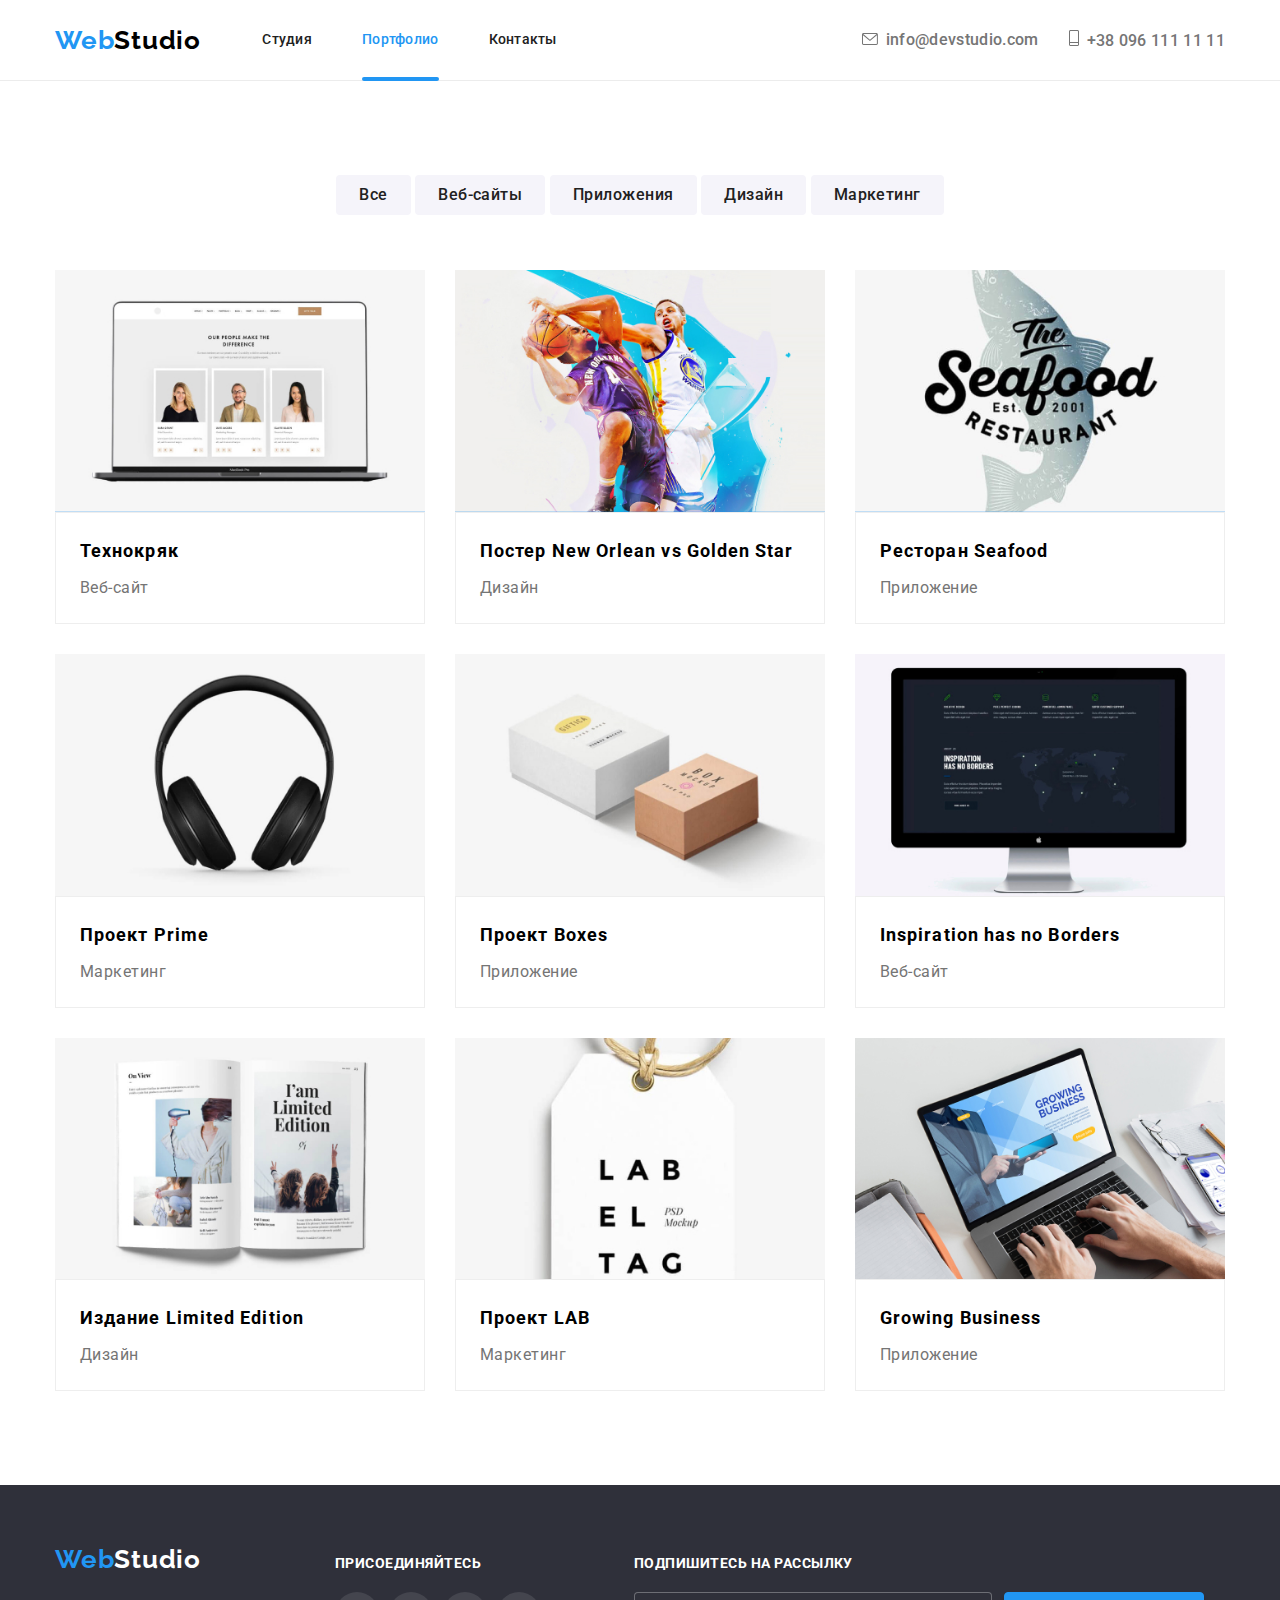
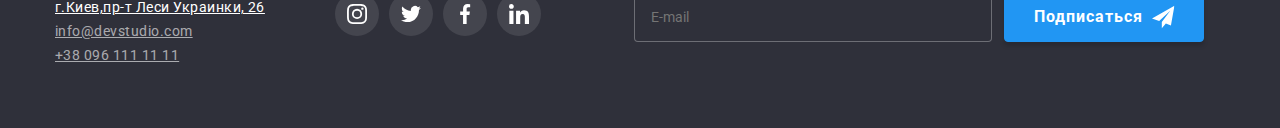
==== commit dc805804: "сделан хедер и меню на телефон." ====
--- a/portfolio.html
+++ b/portfolio.html
@@ -24,43 +24,47 @@
                 <span class="logo__web">Web</span><span class="logo__studio">Studio</span>
             </a>
             <!-- =======КНОПКА ДЛЯ БУРГЕРА====== -->
-            <button type="button" class="burger is-open" aria-expanded="true" aria-controls="burger" data-menu-button>
+            <button type="button" class="burger is-open" aria-expanded="false" aria-controls="menu-conteiner"
+                data-menu-button>
                 <svg width="40px" height="40px" aria-label="Переключатель мобильного меню">
-                    <use class="icon-close" href="./img/icons.svg#close"></use>
-                    <use class="icon-menu" href="./img/icons.svg#menu"></use>
+                    <use class="burger__icon icon-close" href="./img/icons.svg#close"></use>
+                    <use class="burger__icon icon-menu" href="./img/icons.svg#menu"></use>
                 </svg>
             </button>
 
             <div class="menu-conteiner" id="menu-conteiner" data-menu>
-                <nav class="header__nav">
-                    <ul class="nav">
-                        <li class="nav__item"><a class="nav__link" href="./index.html">Студия</a>
-                        </li>
-                        <li class="nav__item"><a class="nav__link nav__link--current"
-                                href="./portfolio.html">Портфолио</a>
-                        </li>
-                        <li class="nav__item"><a class="nav__link" href="">Контакты</a></li>
-                    </ul>
-                </nav>
-                <ul class="contact">
-                    <li class="contact__item"><a class="contact__link mail" href="mailto:info@devstudio.com">
-
-                            <svg class="contact__icon-mail">
-                                <use href="./img/icons.svg#envelope"></use>
-                            </svg>info@devstudio.com
-                        </a></li>
-
-                    <li class="contact__item"><a class="contact__link tel" href="tel:+380961111111">
-                            <svg class="contact__icon-tel">
-                                <use href="./img/icons.svg#tel"></use>
-                            </svg>+38 096 111 11 11</a></li>
-                </ul>
-                <ul class="header__networks">
-                    <li><a class="link-text" href="https://twitter.com">Twitter</a></li>
-                    <li><a class="link-text" href="https://www.instagram.com">Instagram</a></li>
-                    <li><a class="link-text" href="https://www.facebook.com">Facebook</a></li>
-                    <li><a class="link-text" href="https://www.linkedin.com">LinkedIn</a></li>
-                </ul>
+                <div class="menu-conteiner__wrap">
+                    <nav class="header__nav">
+                        <ul class="nav">
+                            <li class="nav__item"><a class="nav__link" href="./index.html">Студия</a>
+                            </li>
+                            <li class="nav__item"><a class="nav__link nav__link--current"
+                                    href="./portfolio.html">Портфолио</a>
+                            </li>
+                            <li class="nav__item"><a class="nav__link" href="">Контакты</a></li>
+                        </ul>
+                    </nav>
+
+                    <div class="contact-wrap">
+                        <ul class="contact">
+                            <li class="contact__item"><a class="contact__link mail" href="mailto:info@devstudio.com">
+                                    <svg class="contact__icon-mail">
+                                        <use href="./img/icons.svg#envelope"></use>
+                                    </svg>info@devstudio.com</a></li>
+
+                            <li class="contact__item"><a class="contact__link tel" href="tel:+380961111111">
+                                    <svg class="contact__icon-tel">
+                                        <use href="./img/icons.svg#tel"></use>
+                                    </svg>+38 096 111 11 11</a></li>
+                        </ul>
+                        <ul class="header__networks">
+                            <li class="item"><a class="link-text" href="https://twitter.com">Twitter</a></li>
+                            <li class="item"><a class="link-text" href="https://www.instagram.com">Instagram</a></li>
+                            <li class="item"><a class="link-text" href="https://www.facebook.com">Facebook</a></li>
+                            <li class="item"><a class="link-text" href="https://www.linkedin.com">LinkedIn</a></li>
+                        </ul>
+                    </div>
+                </div>
             </div>
         </div>
     </header>
@@ -388,6 +392,22 @@
             </div>
         </div>
     </footer>
+
+    <script>
+        (() => {
+            const menuBtnRef = document.querySelector('[data-menu-button]');
+            const mobileMenuRef = document.querySelector('[data-menu]');
+
+            menuBtnRef.addEventListener('click', () => {
+                const expanded = menuBtnRef.getAttribute('aria-expanded') === 'true' || false;
+
+                menuBtnRef.classList.toggle('is-open');
+                menuBtnRef.setAttribute('aria-expanded', !expanded);
+
+                mobileMenuRef.classList.toggle('is-open');
+            });
+        })();
+    </script>
 </body>
 
 </html>--- a/css/portfolio.min.css
+++ b/css/portfolio.min.css
@@ -1 +1 @@
-/*! modern-normalize v1.1.0 | MIT License | https://github.com/sindresorhus/modern-normalize */*,::before,::after{-webkit-box-sizing:border-box;box-sizing:border-box}html{line-height:1.15;-webkit-text-size-adjust:100%;-moz-tab-size:4;-o-tab-size:4;tab-size:4}body{margin:0;font-family:system-ui,-apple-system,"Segoe UI",Roboto,Helvetica,Arial,sans-serif,"Apple Color Emoji","Segoe UI Emoji"}hr{height:0;color:inherit}abbr[title]{-webkit-text-decoration:underline dotted;text-decoration:underline dotted}b,strong{font-weight:bolder}code,kbd,samp,pre{font-family:ui-monospace,SFMono-Regular,Consolas,"Liberation Mono",Menlo,monospace;font-size:1em}small{font-size:80%}sub,sup{font-size:75%;line-height:0;position:relative;vertical-align:baseline}sub{bottom:-0.25em}sup{top:-0.5em}table{text-indent:0;border-color:inherit}button,input,optgroup,select,textarea{font-family:inherit;font-size:100%;line-height:1.15;margin:0}input,textarea{outline:none}button,select{text-transform:none}button,[type=button],[type=reset],[type=submit]{-webkit-appearance:button}::-moz-focus-inner{border-style:none;padding:0}:-moz-focusring{outline:1px dotted ButtonText}:-moz-ui-invalid{box-shadow:none}legend{padding:0}progress{vertical-align:baseline}::-webkit-inner-spin-button,::-webkit-outer-spin-button{height:auto}[type=search]{-webkit-appearance:textfield;outline-offset:-2px}::-webkit-search-decoration{-webkit-appearance:none}::-webkit-file-upload-button{-webkit-appearance:button;font:inherit}summary{display:list-item}body{font-family:"Roboto",sans-serif;font-weight:400;letter-spacing:.03em;list-style:none;color:var(--main-text-color)}img{display:block;max-width:100%;height:auto}.footer__social-links,.networks,.social__links,.address__list,.project__icon,.project__list,.filters__list,.contact,.nav,.header__networks{padding:0;margin:0;font-style:normal;list-style-type:none;text-decoration:none}.contact__link,.nav__link,.header__networks{text-decoration:none}.footer,.filters{padding:60px 0px}@media screen and (min-width: 768px){.footer,.filters{padding:94px 0px}}.vissually-hidden{position:absolute;width:1px;height:1px;margin:-1px;border:0;padding:0;white-space:nowrap;-webkit-clip-path:inset(100%);clip-path:inset(100%);clip:rect(0 0 0 0);overflow:hidden}.form__button,.filters__button{border-radius:4px;padding:6px 22px;min-width:73px;border:1px solid rgba(0,0,0,0);font-family:inherit;font-weight:500;font-size:16px;line-height:1.63;cursor:pointer;text-align:center;letter-spacing:.03em;color:#212121;background-color:#f5f4fa;-webkit-transition:color var(--main-transformation),background-color var(--main-transformation);transition:color var(--main-transformation),background-color var(--main-transformation)}.conteiner{margin-left:auto;margin-right:auto;padding:0 15px}@media screen and (min-width: 480px){.conteiner{width:480px}}@media screen and (min-width: 768px){.conteiner{width:768px}}@media screen and (min-width: 1200px){.conteiner{width:1200px}}.header{position:relative;background-color:#fff;border-bottom:1px solid #ececec}@media screen and (min-width: 480px){.header{padding-top:16px;padding-bottom:16px}}@media screen and (min-width: 768px){.header{padding:0}}@media screen and (min-width: 768px){.header__wrap{display:-webkit-box;display:-ms-flexbox;display:flex;-webkit-box-align:center;-ms-flex-align:center;align-items:center}}.header__networks{display:-webkit-box;display:-ms-flexbox;display:flex;-webkit-box-align:center;-ms-flex-align:center;align-items:center;margin-top:64px;margin-bottom:48px}@media screen and (min-width: 768px){.header__networks{display:none}}.header__networks .item:not(:last-child){border-right:4px solid green;padding-right:10px}.header__networks .item:not(:first-child){padding-left:10px}.nav{display:-webkit-box;display:-ms-flexbox;display:flex;-webkit-box-orient:vertical;-webkit-box-direction:normal;-ms-flex-direction:column;flex-direction:column;-webkit-box-align:start;-ms-flex-align:start;align-items:flex-start;gap:50px;font-weight:500;font-size:40px;line-height:1.17;letter-spacing:.02em}@media screen and (min-width: 768px){.nav{display:-webkit-box;display:-ms-flexbox;display:flex;-webkit-box-orient:horizontal;-webkit-box-direction:normal;-ms-flex-direction:row;flex-direction:row;font-size:14px;line-height:1.14}}.nav__link{position:relative;display:block;color:#212121}@media screen and (min-width: 768px){.nav__link{padding-top:32px;padding-bottom:32px}}.nav__link:hover,.nav__link:focus{color:#2196f3}.nav__link--current{position:relative;color:#2196f3}@media screen and (min-width: 768px){.nav__link--current::after{content:"";position:absolute;bottom:-1px;display:block;width:100%;height:4px;background-color:#2196f3;border-radius:2px}}.contact{display:-webkit-box;display:-ms-flexbox;display:flex;-webkit-box-orient:vertical;-webkit-box-direction:reverse;-ms-flex-direction:column-reverse;flex-direction:column-reverse;margin-top:306px;gap:30px;font-weight:500;font-size:14px;line-height:1.14;letter-spacing:.02em;text-decoration:none}@media screen and (min-width: 768px){.contact{-webkit-box-orient:vertical;-webkit-box-direction:normal;-ms-flex-direction:column;flex-direction:column;-webkit-box-align:center;-ms-flex-align:center;align-items:center;margin-top:0px;gap:8px;font-size:12px}}@media screen and (min-width: 1200px){.contact{-webkit-box-orient:horizontal;-webkit-box-direction:normal;-ms-flex-direction:row;flex-direction:row;gap:30px}}@media screen and (min-width: 1200px){.contact__item{gap:30px}}.contact__link{font-weight:500;line-height:1.17;letter-spacing:.02em}.contact__link.tel{font-size:34px;color:#2196f3}@media screen and (min-width: 768px){.contact__link.tel{font-size:12px;color:#757575}}@media screen and (min-width: 1200px){.contact__link.tel{font-size:16px}}.contact__link.mail{font-size:24px;color:#757575}@media screen and (min-width: 768px){.contact__link.mail{font-size:12px}}@media screen and (min-width: 1200px){.contact__link.mail{font-size:16px}}.contact__link:hover,.contact__link:focus{color:#2196f3}.contact__icon-mail,.contact__icon-tel{-webkit-transition:fill var(--main-transformation);transition:fill var(--main-transformation)}@media screen and (max-width: 767px){.contact__icon-mail,.contact__icon-tel{display:none}}@media screen and (min-width: 768px){.contact__icon-mail,.contact__icon-tel{fill:currentColor;margin-right:8px}}@media screen and (min-width: 1200px){.contact__icon-mail,.contact__icon-tel{gap:10px}}.contact__icon-mail{color:currentColor;width:14px;height:10px}@media screen and (min-width: 1200px){.contact__icon-mail{width:16px;height:12px}}.contact__icon-tel{color:currentColor;width:10px;height:14px}@media screen and (min-width: 1200px){.contact__icon-tel{height:16px}}.contact__icon-mail:hover,.contact__icon-tel:hover{fill:#2196f3}.link-text{font-weight:500;font-size:18px;line-height:1.22;letter-spacing:.02em;text-decoration:none;color:#2196f3}.logo{font-family:"Raleway",sans-serif;font-size:26px;font-weight:700;line-height:1.0769230769;letter-spacing:.03em;text-decoration:none}.logo__web{color:#2196f3}.logo__studio{color:#000}.footer__logo__studio{color:#fff}.burger{position:absolute;top:0;right:0;-webkit-transform:translate(-50%, 25%);transform:translate(-50%, 25%);display:-webkit-box;display:-ms-flexbox;display:flex;margin:0;padding:0;border:none;background-color:rgba(0,0,0,0)}.burger .icon-menu{display:none}.burger.is-open .icon-close{display:none}.burger.is-open .icon-menu{display:block}@media screen and (min-width: 768px){.burger{display:none}}.menu-conteiner{background-color:#7fffd4}@media screen and (min-width: 768px){.menu-conteiner{display:-webkit-box;display:-ms-flexbox;display:flex;-webkit-box-align:center;-ms-flex-align:center;align-items:center;-webkit-box-pack:justify;-ms-flex-pack:justify;justify-content:space-between}}.menu-conteiner.is-open{display:block;padding-left:40px}@media screen and (max-width: 767px){.menu-conteiner{display:none;position:absolute;top:100%;left:0;width:100%}}@media screen and (min-width: 768px){.menu-conteiner{display:-webkit-box;display:-ms-flexbox;display:flex;-webkit-box-align:center;-ms-flex-align:center;align-items:center;width:100%;margin-left:88px}}@media screen and (min-width: 1200px){.menu-conteiner{margin-left:93px}}.filters__list{padding-bottom:40px;gap:8px}@media screen and (min-width: 768px){.filters__list{text-align:center}}.filters__button:hover,.filters__button:focus{color:#fff;background-color:#2196f3}.filters__button:nth-child(-n+2){margin-bottom:15px}.project__list{display:-webkit-box;display:-ms-flexbox;display:flex;-ms-flex-wrap:wrap;flex-wrap:wrap;gap:30px}.project__item{display:-webkit-box;display:-ms-flexbox;display:flex;-webkit-box-orient:vertical;-webkit-box-direction:normal;-ms-flex-direction:column;flex-direction:column;width:100%;-webkit-transition:-webkit-box-shadow 250ms cubic-bezier(0.4, 0, 0.2, 1);transition:-webkit-box-shadow 250ms cubic-bezier(0.4, 0, 0.2, 1);transition:box-shadow 250ms cubic-bezier(0.4, 0, 0.2, 1);transition:box-shadow 250ms cubic-bezier(0.4, 0, 0.2, 1), -webkit-box-shadow 250ms cubic-bezier(0.4, 0, 0.2, 1)}.project__item:hover .card__text{-webkit-transform:translateY(0);transform:translateY(0)}@media screen and (min-width: 768px){.project__item{width:calc((100% - 30px)/2)}}@media screen and (min-width: 1200px){.project__item{width:calc((100% - 60px)/3)}}.project__icon{-webkit-transition:-webkit-box-shadow 250ms cubic-bezier(0.4, 0, 0.2, 1);transition:-webkit-box-shadow 250ms cubic-bezier(0.4, 0, 0.2, 1);transition:box-shadow 250ms cubic-bezier(0.4, 0, 0.2, 1);transition:box-shadow 250ms cubic-bezier(0.4, 0, 0.2, 1), -webkit-box-shadow 250ms cubic-bezier(0.4, 0, 0.2, 1)}.project__icon:hover{-webkit-box-shadow:1px 4px 6px 0px rgba(0,0,0,.16),0px 4px 4px 0px rgba(0,0,0,.06),0px 1px 1px 0px rgba(0,0,0,.12);box-shadow:1px 4px 6px 0px rgba(0,0,0,.16),0px 4px 4px 0px rgba(0,0,0,.06),0px 1px 1px 0px rgba(0,0,0,.12)}.project__name{-webkit-box-flex:1;-ms-flex-positive:1;flex-grow:1;padding:20px 24px;border:1px solid #eee}.project__title{margin:0;margin-bottom:4px;font-weight:700;font-size:18px;line-height:2;letter-spacing:.06em}.project__nav{margin:0;font-size:16px;line-height:1.88;color:#757575}.card{position:relative;overflow:hidden}.card__text{position:absolute;top:0;left:0;width:100%;height:100%;background-color:#2196f3;opacity:.9;-webkit-transform:translateY(100%);transform:translateY(100%);-webkit-transition:-webkit-transform 250ms cubic-bezier(0.4, 0, 0.2, 1);transition:-webkit-transform 250ms cubic-bezier(0.4, 0, 0.2, 1);transition:transform 250ms cubic-bezier(0.4, 0, 0.2, 1);transition:transform 250ms cubic-bezier(0.4, 0, 0.2, 1), -webkit-transform 250ms cubic-bezier(0.4, 0, 0.2, 1);margin:0;padding:63px 24px;font-size:18px;line-height:1.5;letter-spacing:.03 em;color:#fff}.footer{padding-top:60px;padding-bottom:60px;font-size:14px;line-height:1.71;text-align:center;background-color:#2f303a}@media screen and (min-width: 1200px){.footer{text-align:left}}@media screen and (min-width: 768px){.footer__wrap{display:-webkit-inline-box;display:-ms-inline-flexbox;display:inline-flex;-webkit-box-align:baseline;-ms-flex-align:baseline;align-items:baseline;-ms-flex-pack:distribute;justify-content:space-around;-ms-flex-wrap:wrap;flex-wrap:wrap}}@media screen and (min-width: 1200px){.footer__wrap{display:-webkit-box;display:-ms-flexbox;display:flex;-webkit-box-align:baseline;-ms-flex-align:baseline;align-items:baseline;-webkit-box-pack:start;-ms-flex-pack:start;justify-content:flex-start}}.footer__nav{margin-bottom:60px}@media screen and (min-width: 768px){.footer__nav{margin-bottom:0}}@media screen and (min-width: 1200px){.footer__nav{margin-bottom:0;margin-right:70px}}.footer__social-links{margin-bottom:60px}@media screen and (min-width: 768px){.footer__social-links{margin-bottom:0}}.address{margin-top:20px;text-decoration:none}.address__item::not(:last-child){margin-bottom:9px}.address__link{margin-bottom:9px;color:rgba(255,255,255,.6)}.address__link--place{margin-bottom:9px;color:#fff}@media screen and (min-width: 1200px){.join{margin-right:93px}}.join__title{margin:0;margin-bottom:20px;font-weight:700;font-size:14px;text-transform:uppercase;line-height:1.14;color:#fff}.subscribe__title{margin:0;margin-bottom:20px;font-weight:700;font-size:14px;text-transform:uppercase;line-height:1.14;color:#fff}@media screen and (min-width: 768px){.subscribe__title{margin-top:60px}}@media screen and (min-width: 1200px){.subscribe__title{margin-top:0px}}@media screen and (min-width: 768px){.form{display:-webkit-box;display:-ms-flexbox;display:flex;-webkit-box-orient:vertical;-webkit-box-direction:normal;-ms-flex-direction:column;flex-direction:column;-webkit-box-align:center;-ms-flex-align:center;align-items:center;-webkit-box-pack:center;-ms-flex-pack:center;justify-content:center}}@media screen and (min-width: 1200px){.form{display:-webkit-box;display:-ms-flexbox;display:flex;-webkit-box-orient:horizontal;-webkit-box-direction:normal;-ms-flex-direction:row;flex-direction:row;-webkit-box-align:center;-ms-flex-align:center;align-items:center;-webkit-box-pack:justify;-ms-flex-pack:justify;justify-content:space-between}}.form__input{padding:0;margin:0;padding-left:16px;height:50px;width:358px;border:1px solid rgba(255,255,255,.3);border-radius:4px;color:#fff;background-color:#2f303a}.form__button{display:-webkit-inline-box;display:-ms-inline-flexbox;display:inline-flex;-webkit-box-align:center;-ms-flex-align:center;align-items:center;-webkit-box-pack:center;-ms-flex-pack:center;justify-content:center;margin-top:20px;padding-left:29px;padding-top:10px;padding-bottom:10px;padding-right:28px;max-width:200px;height:50px;text-decoration:none;font-weight:700;line-height:1.87;letter-spacing:.06em;border:1px solid #2196f3;-webkit-box-shadow:0px 4px 4px 0px rgba(0,0,0,.15);box-shadow:0px 4px 4px 0px rgba(0,0,0,.15);color:#fff;background-color:#2196f3}@media screen and (min-width: 1200px){.form__button{margin-left:12px;margin-top:0}}.form__icon{width:24px;height:24px;margin-left:10px}.social__links{display:-webkit-box;display:-ms-flexbox;display:flex;-webkit-box-align:center;-ms-flex-align:center;align-items:center;-webkit-box-pack:center;-ms-flex-pack:center;justify-content:center;margin-left:32px;margin-right:32px;margin-bottom:30px;gap:10px}.networks__link{display:-webkit-box;display:-ms-flexbox;display:flex;-webkit-box-align:center;-ms-flex-align:center;align-items:center;-webkit-box-pack:center;-ms-flex-pack:center;justify-content:center;border:rgba(0,0,0,0);border-radius:50%;width:44px;height:44px;fill:#afb1b8;-webkit-transition:fill var(--main-transformation),background-color var(--main-transformation);transition:fill var(--main-transformation),background-color var(--main-transformation)}.networks__link:hover,.networks__link:focus{fill:#fff;background-color:#2196f3}.networks__icon{width:20px;height:20px}.footer__social-links{display:-webkit-box;display:-ms-flexbox;display:flex;-webkit-box-align:center;-ms-flex-align:center;align-items:center;-webkit-box-pack:center;-ms-flex-pack:center;justify-content:center;gap:10px}.footer__social-links .networks__link{fill:#fff;background-color:rgba(255,255,255,.1)}.footer__social-links .networks__link:hover,.footer__social-links .networks__link:focus{fill:#fff;color:rgba(255,255,255,.1);background-color:#2196f3}/*# sourceMappingURL=portfolio.min.css.map */+/*! modern-normalize v1.1.0 | MIT License | https://github.com/sindresorhus/modern-normalize */*,::before,::after{-webkit-box-sizing:border-box;box-sizing:border-box}html{line-height:1.15;-webkit-text-size-adjust:100%;-moz-tab-size:4;-o-tab-size:4;tab-size:4}body{margin:0;font-family:system-ui,-apple-system,"Segoe UI",Roboto,Helvetica,Arial,sans-serif,"Apple Color Emoji","Segoe UI Emoji"}hr{height:0;color:inherit}abbr[title]{-webkit-text-decoration:underline dotted;text-decoration:underline dotted}b,strong{font-weight:bolder}code,kbd,samp,pre{font-family:ui-monospace,SFMono-Regular,Consolas,"Liberation Mono",Menlo,monospace;font-size:1em}small{font-size:80%}sub,sup{font-size:75%;line-height:0;position:relative;vertical-align:baseline}sub{bottom:-0.25em}sup{top:-0.5em}table{text-indent:0;border-color:inherit}button,input,optgroup,select,textarea{font-family:inherit;font-size:100%;line-height:1.15;margin:0}input,textarea{outline:none}button,select{text-transform:none}button,[type=button],[type=reset],[type=submit]{-webkit-appearance:button}::-moz-focus-inner{border-style:none;padding:0}:-moz-focusring{outline:1px dotted ButtonText}:-moz-ui-invalid{box-shadow:none}legend{padding:0}progress{vertical-align:baseline}::-webkit-inner-spin-button,::-webkit-outer-spin-button{height:auto}[type=search]{-webkit-appearance:textfield;outline-offset:-2px}::-webkit-search-decoration{-webkit-appearance:none}::-webkit-file-upload-button{-webkit-appearance:button;font:inherit}summary{display:list-item}body{font-family:"Roboto",sans-serif;font-weight:400;letter-spacing:.03em;list-style:none;color:var(--main-text-color)}img{display:block;max-width:100%;height:auto}.footer__social-links,.networks,.social__links,.address__list,.project__icon,.project__list,.filters__list,.contact,.nav,.header__networks{padding:0;margin:0;font-style:normal;list-style-type:none;text-decoration:none}.contact__link,.nav__link,.header__networks{text-decoration:none}.footer,.filters{padding:60px 0px}@media screen and (min-width: 768px){.footer,.filters{padding:94px 0px}}.vissually-hidden{position:absolute;width:1px;height:1px;margin:-1px;border:0;padding:0;white-space:nowrap;-webkit-clip-path:inset(100%);clip-path:inset(100%);clip:rect(0 0 0 0);overflow:hidden}.form__button,.filters__button{border-radius:4px;padding:6px 22px;min-width:73px;border:1px solid rgba(0,0,0,0);font-family:inherit;font-weight:500;font-size:16px;line-height:1.63;cursor:pointer;text-align:center;letter-spacing:.03em;color:#212121;background-color:#f5f4fa;-webkit-transition:color var(--main-transformation),background-color var(--main-transformation);transition:color var(--main-transformation),background-color var(--main-transformation)}.conteiner{margin-left:auto;margin-right:auto;padding:0 15px}@media screen and (min-width: 480px){.conteiner{width:480px}}@media screen and (min-width: 768px){.conteiner{width:768px}}@media screen and (min-width: 1200px){.conteiner{width:1200px}}.header{position:relative;background-color:#fff;border-bottom:1px solid #ececec}@media screen and (min-width: 480px){.header{padding-top:16px;padding-bottom:16px}}@media screen and (min-width: 768px){.header{padding:0}}.header__wrap{display:-webkit-box;display:-ms-flexbox;display:flex;-webkit-box-align:center;-ms-flex-align:center;align-items:center}@media screen and (min-width: 768px){.header__wrap{display:-webkit-box;display:-ms-flexbox;display:flex;-webkit-box-align:center;-ms-flex-align:center;align-items:center;-webkit-box-pack:justify;-ms-flex-pack:justify;justify-content:space-between}}.header__networks{display:-webkit-box;display:-ms-flexbox;display:flex;-webkit-box-align:center;-ms-flex-align:center;align-items:center;margin-top:64px}@media screen and (min-width: 768px){.header__networks{display:none}}.header__networks .item:not(:last-child){border-right:1px solid rgba(33,33,33,.2);padding-right:10px}.header__networks .item:not(:first-child){padding-left:10px}.nav{display:-webkit-box;display:-ms-flexbox;display:flex;-webkit-box-orient:vertical;-webkit-box-direction:normal;-ms-flex-direction:column;flex-direction:column;-webkit-box-align:start;-ms-flex-align:start;align-items:flex-start;gap:50px;font-weight:500;font-size:40px;line-height:1.17;letter-spacing:.02em}@media screen and (min-width: 768px){.nav{display:-webkit-box;display:-ms-flexbox;display:flex;-webkit-box-orient:horizontal;-webkit-box-direction:normal;-ms-flex-direction:row;flex-direction:row;margin-right:84px;font-size:14px;line-height:1.14}}@media screen and (min-width: 1200px){.nav{margin-right:305px}}.nav__link{position:relative;display:block;color:#212121}@media screen and (min-width: 768px){.nav__link{padding-top:32px;padding-bottom:32px}}.nav__link:hover,.nav__link:focus{color:#2196f3}.nav__link--current{position:relative;color:#2196f3}@media screen and (min-width: 768px){.nav__link--current::after{content:"";position:absolute;bottom:-1px;display:block;width:100%;height:4px;background-color:#2196f3;border-radius:2px}}.contact{display:-webkit-box;display:-ms-flexbox;display:flex;-webkit-box-orient:vertical;-webkit-box-direction:reverse;-ms-flex-direction:column-reverse;flex-direction:column-reverse;gap:30px;font-weight:500;font-size:14px;line-height:1.14;letter-spacing:.02em;text-decoration:none}@media screen and (min-width: 768px){.contact{-webkit-box-orient:vertical;-webkit-box-direction:normal;-ms-flex-direction:column;flex-direction:column;-webkit-box-align:center;-ms-flex-align:center;align-items:center;margin-top:0px;gap:8px;font-size:12px}}@media screen and (min-width: 1200px){.contact{-webkit-box-orient:horizontal;-webkit-box-direction:normal;-ms-flex-direction:row;flex-direction:row;gap:30px}}@media screen and (min-width: 1200px){.contact__item{gap:30px}}.contact__link{font-weight:500;line-height:1.17;letter-spacing:.02em}.contact__link.tel{font-size:34px;color:#2196f3}@media screen and (min-width: 768px){.contact__link.tel{font-size:12px;color:#757575}}@media screen and (min-width: 1200px){.contact__link.tel{font-size:16px}}.contact__link.mail{font-size:24px;color:#757575}@media screen and (min-width: 768px){.contact__link.mail{font-size:12px}}@media screen and (min-width: 1200px){.contact__link.mail{font-size:16px}}.contact__link:hover,.contact__link:focus{color:#2196f3}.contact__icon-mail,.contact__icon-tel{-webkit-transition:fill var(--main-transformation);transition:fill var(--main-transformation)}@media screen and (max-width: 767px){.contact__icon-mail,.contact__icon-tel{display:none}}@media screen and (min-width: 768px){.contact__icon-mail,.contact__icon-tel{fill:currentColor;margin-right:8px}}@media screen and (min-width: 1200px){.contact__icon-mail,.contact__icon-tel{gap:10px}}.contact__icon-mail{color:currentColor;width:14px;height:10px}@media screen and (min-width: 1200px){.contact__icon-mail{width:16px;height:12px}}.contact__icon-tel{color:currentColor;width:10px;height:14px}@media screen and (min-width: 1200px){.contact__icon-tel{height:16px}}.contact__icon-mail:hover,.contact__icon-tel:hover{fill:#2196f3}.link-text{font-weight:500;font-size:18px;line-height:1.22;letter-spacing:.02em;text-decoration:none;color:#2196f3}.logo{font-family:"Raleway",sans-serif;font-size:26px;font-weight:700;line-height:1.0769230769;letter-spacing:.03em;text-decoration:none}.logo__web{color:#2196f3}.logo__studio{color:#000}.footer__logo__studio{color:#fff}.burger{margin-left:auto;padding:0;border:none;background-color:rgba(0,0,0,0);z-index:2}@media screen and (min-width: 767px){.burger{display:none}}.burger .icon-menu{display:none}.burger.is-open .icon-menu{display:block}.burger.is-open .icon-close{display:none}.burger:hover .icon-menu,.burger:focus .icon-menu,.burger:hover .icon-close,.burger:focus .icon-close{fill:#2196f3}@media screen and (max-width: 767px){.menu-conteiner{display:none;position:fixed;top:0;left:0;width:100vw;height:100vh;z-index:1;background-color:#fff;padding:48px 40px;text-align:left}}.menu-conteiner.is-open{display:block}.menu-conteiner__wrap{display:-webkit-box;display:-ms-flexbox;display:flex;-webkit-box-align:center;-ms-flex-align:center;align-items:center;-webkit-box-pack:justify;-ms-flex-pack:justify;justify-content:space-between}@media screen and (max-width: 767px){.menu-conteiner__wrap{display:-webkit-box;display:-ms-flexbox;display:flex;height:100%;-webkit-box-orient:vertical;-webkit-box-direction:normal;-ms-flex-direction:column;flex-direction:column;-webkit-box-align:start;-ms-flex-align:start;align-items:flex-start;-webkit-box-pack:justify;-ms-flex-pack:justify;justify-content:space-between}}.filters__list{padding-bottom:40px;gap:8px}@media screen and (min-width: 768px){.filters__list{text-align:center}}.filters__button:hover,.filters__button:focus{color:#fff;background-color:#2196f3}.filters__button:nth-child(-n+2){margin-bottom:15px}.project__list{display:-webkit-box;display:-ms-flexbox;display:flex;-ms-flex-wrap:wrap;flex-wrap:wrap;gap:30px}.project__item{display:-webkit-box;display:-ms-flexbox;display:flex;-webkit-box-orient:vertical;-webkit-box-direction:normal;-ms-flex-direction:column;flex-direction:column;width:100%;-webkit-transition:-webkit-box-shadow 250ms cubic-bezier(0.4, 0, 0.2, 1);transition:-webkit-box-shadow 250ms cubic-bezier(0.4, 0, 0.2, 1);transition:box-shadow 250ms cubic-bezier(0.4, 0, 0.2, 1);transition:box-shadow 250ms cubic-bezier(0.4, 0, 0.2, 1), -webkit-box-shadow 250ms cubic-bezier(0.4, 0, 0.2, 1)}.project__item:hover .card__text{-webkit-transform:translateY(0);transform:translateY(0)}@media screen and (min-width: 768px){.project__item{width:calc((100% - 30px)/2)}}@media screen and (min-width: 1200px){.project__item{width:calc((100% - 60px)/3)}}.project__icon{-webkit-transition:-webkit-box-shadow 250ms cubic-bezier(0.4, 0, 0.2, 1);transition:-webkit-box-shadow 250ms cubic-bezier(0.4, 0, 0.2, 1);transition:box-shadow 250ms cubic-bezier(0.4, 0, 0.2, 1);transition:box-shadow 250ms cubic-bezier(0.4, 0, 0.2, 1), -webkit-box-shadow 250ms cubic-bezier(0.4, 0, 0.2, 1)}.project__icon:hover{-webkit-box-shadow:1px 4px 6px 0px rgba(0,0,0,.16),0px 4px 4px 0px rgba(0,0,0,.06),0px 1px 1px 0px rgba(0,0,0,.12);box-shadow:1px 4px 6px 0px rgba(0,0,0,.16),0px 4px 4px 0px rgba(0,0,0,.06),0px 1px 1px 0px rgba(0,0,0,.12)}.project__name{-webkit-box-flex:1;-ms-flex-positive:1;flex-grow:1;padding:20px 24px;border:1px solid #eee}.project__title{margin:0;margin-bottom:4px;font-weight:700;font-size:18px;line-height:2;letter-spacing:.06em}.project__nav{margin:0;font-size:16px;line-height:1.88;color:#757575}.card{position:relative;overflow:hidden}.card__text{position:absolute;top:0;left:0;width:100%;height:100%;background-color:#2196f3;opacity:.9;-webkit-transform:translateY(100%);transform:translateY(100%);-webkit-transition:-webkit-transform 250ms cubic-bezier(0.4, 0, 0.2, 1);transition:-webkit-transform 250ms cubic-bezier(0.4, 0, 0.2, 1);transition:transform 250ms cubic-bezier(0.4, 0, 0.2, 1);transition:transform 250ms cubic-bezier(0.4, 0, 0.2, 1), -webkit-transform 250ms cubic-bezier(0.4, 0, 0.2, 1);margin:0;padding:63px 24px;font-size:18px;line-height:1.5;letter-spacing:.03 em;color:#fff}.footer{padding-top:60px;padding-bottom:60px;font-size:14px;line-height:1.71;text-align:center;background-color:#2f303a}@media screen and (min-width: 1200px){.footer{text-align:left}}@media screen and (min-width: 768px){.footer__wrap{display:-webkit-inline-box;display:-ms-inline-flexbox;display:inline-flex;-webkit-box-align:baseline;-ms-flex-align:baseline;align-items:baseline;-ms-flex-pack:distribute;justify-content:space-around;-ms-flex-wrap:wrap;flex-wrap:wrap}}@media screen and (min-width: 1200px){.footer__wrap{display:-webkit-box;display:-ms-flexbox;display:flex;-webkit-box-align:baseline;-ms-flex-align:baseline;align-items:baseline;-webkit-box-pack:start;-ms-flex-pack:start;justify-content:flex-start}}.footer__nav{margin-bottom:60px}@media screen and (min-width: 768px){.footer__nav{margin-bottom:0}}@media screen and (min-width: 1200px){.footer__nav{margin-bottom:0;margin-right:70px}}.footer__social-links{margin-bottom:60px}@media screen and (min-width: 768px){.footer__social-links{margin-bottom:0}}.address{margin-top:20px;text-decoration:none}.address__item::not(:last-child){margin-bottom:9px}.address__link{margin-bottom:9px;color:rgba(255,255,255,.6)}.address__link--place{margin-bottom:9px;color:#fff}@media screen and (min-width: 1200px){.join{margin-right:93px}}.join__title{margin:0;margin-bottom:20px;font-weight:700;font-size:14px;text-transform:uppercase;line-height:1.14;color:#fff}.subscribe__title{margin:0;margin-bottom:20px;font-weight:700;font-size:14px;text-transform:uppercase;line-height:1.14;color:#fff}@media screen and (min-width: 768px){.subscribe__title{margin-top:60px}}@media screen and (min-width: 1200px){.subscribe__title{margin-top:0px}}@media screen and (min-width: 768px){.form{display:-webkit-box;display:-ms-flexbox;display:flex;-webkit-box-orient:vertical;-webkit-box-direction:normal;-ms-flex-direction:column;flex-direction:column;-webkit-box-align:center;-ms-flex-align:center;align-items:center;-webkit-box-pack:center;-ms-flex-pack:center;justify-content:center}}@media screen and (min-width: 1200px){.form{display:-webkit-box;display:-ms-flexbox;display:flex;-webkit-box-orient:horizontal;-webkit-box-direction:normal;-ms-flex-direction:row;flex-direction:row;-webkit-box-align:center;-ms-flex-align:center;align-items:center;-webkit-box-pack:justify;-ms-flex-pack:justify;justify-content:space-between}}.form__input{padding:0;margin:0;padding-left:16px;height:50px;width:358px;border:1px solid rgba(255,255,255,.3);border-radius:4px;color:#fff;background-color:#2f303a}.form__button{display:-webkit-inline-box;display:-ms-inline-flexbox;display:inline-flex;-webkit-box-align:center;-ms-flex-align:center;align-items:center;-webkit-box-pack:center;-ms-flex-pack:center;justify-content:center;margin-top:20px;padding-left:29px;padding-top:10px;padding-bottom:10px;padding-right:28px;max-width:200px;height:50px;text-decoration:none;font-weight:700;line-height:1.87;letter-spacing:.06em;border:1px solid #2196f3;-webkit-box-shadow:0px 4px 4px 0px rgba(0,0,0,.15);box-shadow:0px 4px 4px 0px rgba(0,0,0,.15);color:#fff;background-color:#2196f3}@media screen and (min-width: 1200px){.form__button{margin-left:12px;margin-top:0}}.form__icon{width:24px;height:24px;margin-left:10px}.social__links{display:-webkit-box;display:-ms-flexbox;display:flex;-webkit-box-align:center;-ms-flex-align:center;align-items:center;-webkit-box-pack:center;-ms-flex-pack:center;justify-content:center;margin-left:32px;margin-right:32px;margin-bottom:30px;gap:10px}.networks__link{display:-webkit-box;display:-ms-flexbox;display:flex;-webkit-box-align:center;-ms-flex-align:center;align-items:center;-webkit-box-pack:center;-ms-flex-pack:center;justify-content:center;border:rgba(0,0,0,0);border-radius:50%;width:44px;height:44px;fill:#afb1b8;-webkit-transition:fill var(--main-transformation),background-color var(--main-transformation);transition:fill var(--main-transformation),background-color var(--main-transformation)}.networks__link:hover,.networks__link:focus{fill:#fff;background-color:#2196f3}.networks__icon{width:20px;height:20px}.footer__social-links{display:-webkit-box;display:-ms-flexbox;display:flex;-webkit-box-align:center;-ms-flex-align:center;align-items:center;-webkit-box-pack:center;-ms-flex-pack:center;justify-content:center;gap:10px}.footer__social-links .networks__link{fill:#fff;background-color:rgba(255,255,255,.1)}.footer__social-links .networks__link:hover,.footer__social-links .networks__link:focus{fill:#fff;color:rgba(255,255,255,.1);background-color:#2196f3}/*# sourceMappingURL=portfolio.min.css.map */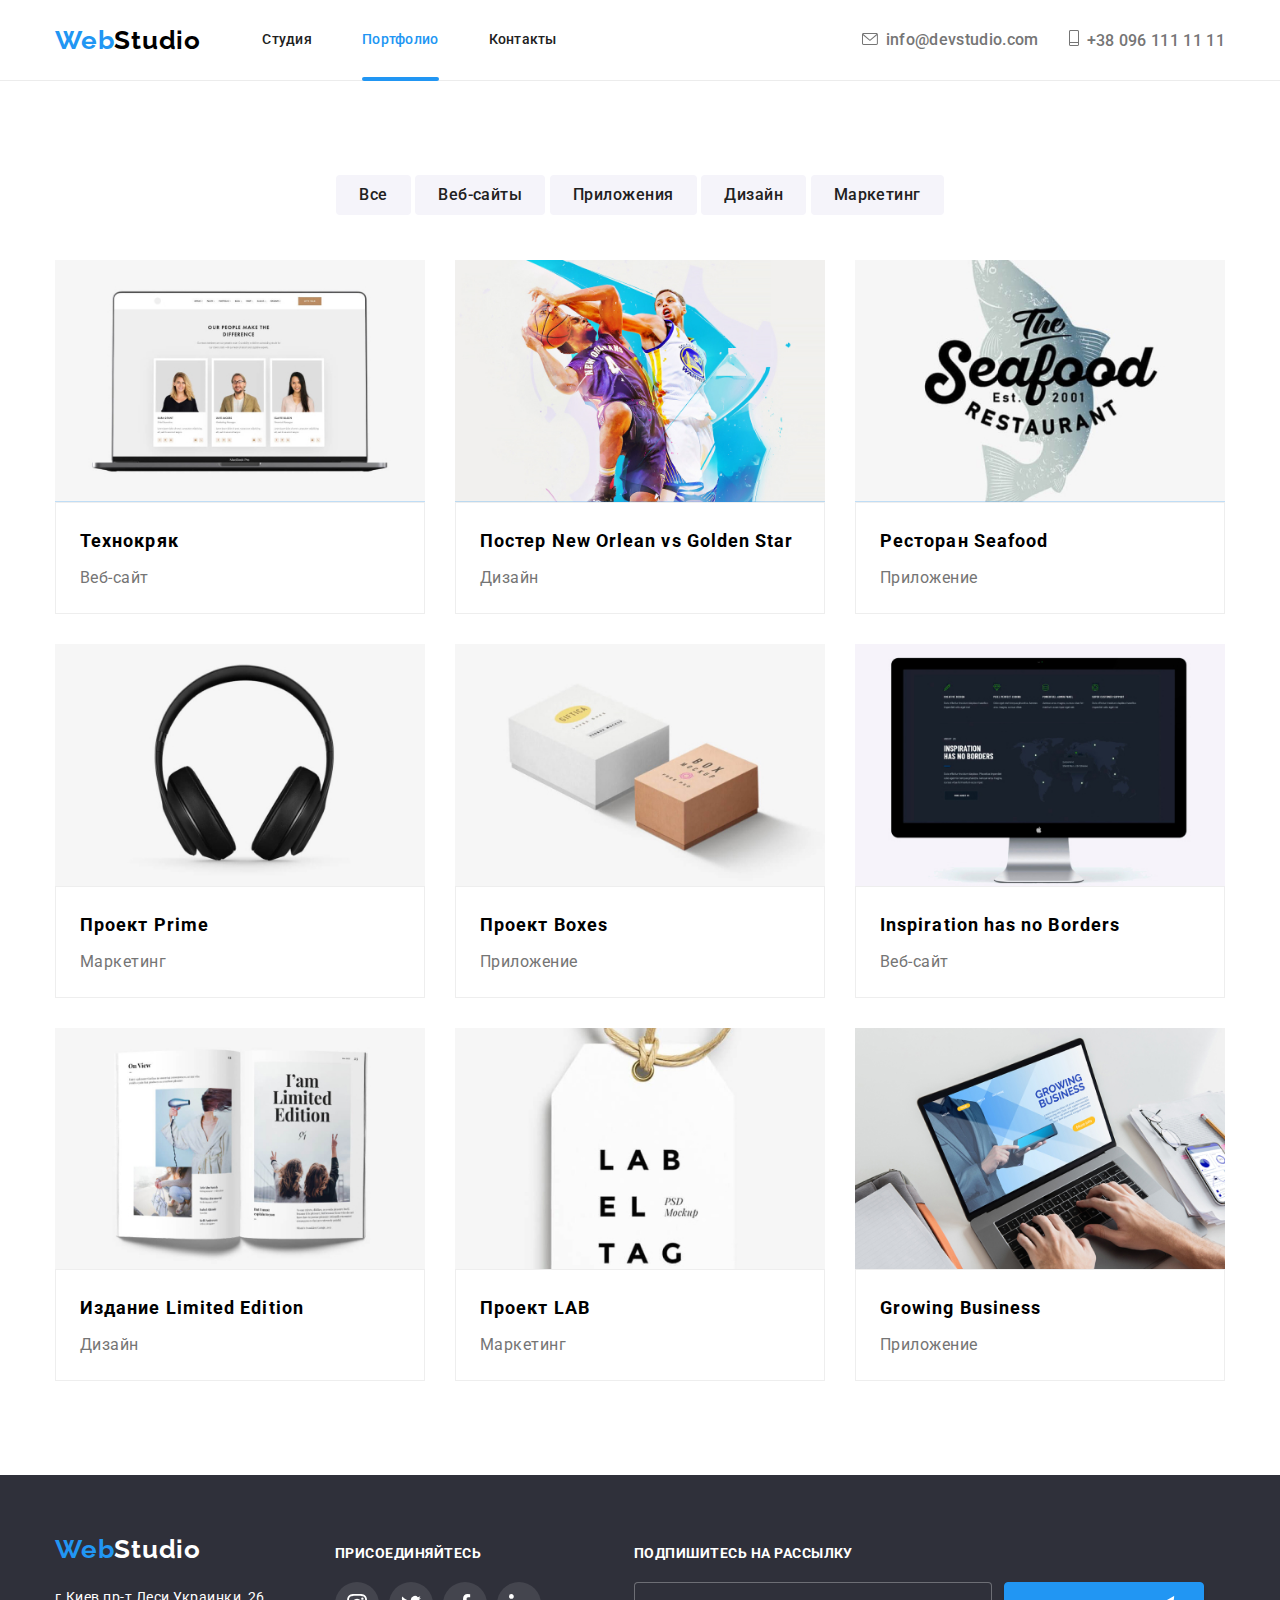
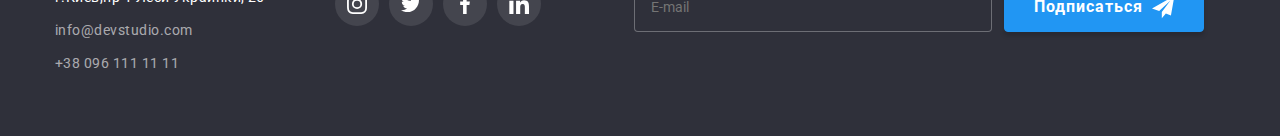
==== commit f70f8387: "исправлено растояние и размер секций." ====
--- a/portfolio.html
+++ b/portfolio.html
@@ -88,15 +88,12 @@
                 <ul class="project__list">
                     <li class="project__item">
                         <picture>
-                            <source
-                                srcset="./img/portfolio/portfolio-1-comp.jpg 1x, ./img/portfolio/portfolio-1-comp@2x.jpg 2x"
-                                media="(min-width: 1200px)" />
-                            <source
-                                srcset="./img/portfolio/portfolio-1-tablet.jpg 1x, ./img/portfolio/portfolio-1-tablet@2x.jpg 2x"
-                                media="(min-width: 768px)" />
-                            <source
-                                srcset="./img/portfolio/portfolio-1-mob.jpg 1x, ./img/portfolio/portfolio-1-mob@2x.jpg 2x"
-                                media="(min-width: 320px)" />
+                            <source srcset="../img/portfolio/portfolio-1-comp.jpg 1x, 
+                                ../img/portfolio/portfolio-1-comp@2x.jpg 2x" media="(min-width: 1200px)" />
+                            <source srcset="../img/portfolio/portfolio-1-tablet.jpg 1x, 
+                                ../img/portfolio/portfolio-1-tablet@2x.jpg 2x" media="(min-width: 768px)" />
+                            <source srcset="../img/portfolio/portfolio-1-mob.jpg 1x, 
+                                ../img/portfolio/portfolio-1-mob@2x.jpg 2x" media="(min-width: 320px)" />
                         </picture>
                         <div class="card">
                             <img class="card__img" src="./img/portfolio/portfolio-1-mob.jpg" alt="Технокряк">
@@ -113,15 +110,12 @@
                     <li class="project__item">
                         <div class="card">
                             <picture>
-                                <source
-                                    srcset="./img/portfolio/portfolio-2-comp.jpg 1x, ./img/portfolio/portfolio-2-comp@2x.jpg 2x"
-                                    media="(min-width: 1200px)" />
-                                <source
-                                    srcset="./img/portfolio/portfolio-2-tablet.jpg 1x, ./img/portfolio/portfolio-2-tablet@2x.jpg 2x"
-                                    media="(min-width: 768px)" />
-                                <source
-                                    srcset="./img/portfolio/portfolio-2-mob.jpg 1x, ./img/portfolio/portfolio-2-mob@2x.jpg 2x"
-                                    media="(min-width: 320px)" />
+                                <source srcset="../img/portfolio/portfolio-2-comp.jpg 1x, 
+                                    ../img/portfolio/portfolio-2-comp@2x.jpg 2x" media="(min-width: 1200px)" />
+                                <source srcset="../img/portfolio/portfolio-2-tablet.jpg 1x, 
+                                    ../img/portfolio/portfolio-2-tablet@2x.jpg 2x" media="(min-width: 768px)" />
+                                <source srcset="../img/portfolio/portfolio-2-mob.jpg 1x, 
+                                    ../img/portfolio/portfolio-2-mob@2x.jpg 2x" media="(min-width: 320px)" />
                             </picture>
                             <img class="card__img" src="./img/portfolio/portfolio-2-mob.jpg"
                                 alt="Постер New Orlean vs Golden Star">
@@ -138,15 +132,12 @@
                     <li class="project__item">
                         <div class="card">
                             <picture>
-                                <source
-                                    srcset="./img/portfolio/portfolio-3-comp.jpg 1x, ./img/portfolio/portfolio-3-comp@2x.jpg 2x"
-                                    media="(min-width: 1200px)" />
-                                <source
-                                    srcset="./img/portfolio/portfolio-3-tablet.jpg 1x, ./img/portfolio/portfolio-3-tablet@2x.jpg 2x"
-                                    media="(min-width: 768px)" />
-                                <source
-                                    srcset="./img/portfolio/portfolio-3-mob.jpg 1x, ./img/portfolio/portfolio-3-mob@2x.jpg 2x"
-                                    media="(min-width: 320px)" />
+                                <source srcset="../img/portfolio/portfolio-3-comp.jpg 1x, 
+                                    ../img/portfolio/portfolio-3-comp@2x.jpg 2x" media="(min-width: 1200px)" />
+                                <source srcset="../img/portfolio/portfolio-3-tablet.jpg 1x, 
+                                    ../img/portfolio/portfolio-3-tablet@2x.jpg 2x" media="(min-width: 768px)" />
+                                <source srcset="../img/portfolio/portfolio-3-mob.jpg 1x, 
+                                    ../img/portfolio/portfolio-3-mob@2x.jpg 2x" media="(min-width: 320px)" />
                             </picture>
                             <img class="card__img" src="./img/portfolio/portfolio-3-mob.jpg" alt="Ресторан Seafood">
                             <p class="card__text">Ресурс предлагает комплексные предложения с разным уровнем
@@ -162,15 +153,12 @@
                     <li class="project__item">
                         <div class="card">
                             <picture>
-                                <source
-                                    srcset="./img/portfolio/portfolio-4-comp.jpg 1x, ./img/portfolio/portfolio-4-comp@2x.jpg 2x"
-                                    media="(min-width: 1200px)" />
-                                <source
-                                    srcset="./img/portfolio/portfolio-4-tablet.jpg 1x, ./img/portfolio/portfolio-4-tablet@2x.jpg 2x"
-                                    media="(min-width: 768px)" />
-                                <source
-                                    srcset="./img/portfolio/portfolio-4-mob.jpg 1x, ./img/portfolio/portfolio-4-mob@2x.jpg 2x"
-                                    media="(min-width: 320px)" />
+                                <source srcset="../img/portfolio/portfolio-4-comp.jpg 1x, 
+                                    ../img/portfolio/portfolio-4-comp@2x.jpg 2x" media="(min-width: 1200px)" />
+                                <source srcset="../img/portfolio/portfolio-4-tablet.jpg 1x, 
+                                    ../img/portfolio/portfolio-4-tablet@2x.jpg 2x" media="(min-width: 768px)" />
+                                <source srcset="../img/portfolio/portfolio-4-mob.jpg 1x, 
+                                    ../img/portfolio/portfolio-4-mob@2x.jpg 2x" media="(min-width: 320px)" />
                             </picture>
                             <img class="card__img" src="../img/portfolio/portfolio-4-mob.jpg" alt="Проект Prime">
                             <p class="card__text">Ресурс предлагает комплексные предложения с разным уровнем
@@ -186,15 +174,12 @@
                     <li class="project__item">
                         <div class="card">
                             <picture>
-                                <source
-                                    srcset="./img/portfolio/portfolio-5-comp.jpg 1x, ./img/portfolio/portfolio-5-comp@2x.jpg 2x"
-                                    media="(min-width: 1200px)" />
-                                <source
-                                    srcset="./img/portfolio/portfolio-5-tablet.jpg 1x, ./img/portfolio/portfolio-5-tablet@2x.jpg 2x"
-                                    media="(min-width: 768px)" />
-                                <source
-                                    srcset="./img/portfolio/portfolio-5-mob.jpg 1x, ./img/portfolio/portfolio-5-mob@2x.jpg 2x"
-                                    media="(min-width: 320px)" />
+                                <source srcset="../img/portfolio/portfolio-5-comp.jpg 1x, 
+                                    ../img/portfolio/portfolio-5-comp@2x.jpg 2x" media="(min-width: 1200px)" />
+                                <source srcset="../img/portfolio/portfolio-5-tablet.jpg 1x, 
+                                    ../img/portfolio/portfolio-5-tablet@2x.jpg 2x" media="(min-width: 768px)" />
+                                <source srcset="../img/portfolio/portfolio-5-mob.jpg 1x, 
+                                    ../img/portfolio/portfolio-5-mob@2x.jpg 2x" media="(min-width: 320px)" />
                             </picture>
                             <img class="card__img" src="./img/portfolio/portfolio-5-mob.jpg" alt="Проект Boxes">
                             <p class="card__text">Ресурс предлагает комплексные предложения с разным уровнем
@@ -210,15 +195,12 @@
                     <li class="project__item">
                         <div class="card">
                             <picture>
-                                <source
-                                    srcset="./img/portfolio/portfolio-6-comp.jpg 1x, ./img/portfolio/portfolio-6-comp@2x.jpg 2x"
-                                    media="(min-width: 1200px)" />
-                                <source
-                                    srcset="./img/portfolio/portfolio-6-tablet.jpg 1x, ./img/portfolio/portfolio-6-tablet@2x.jpg 2x"
-                                    media="(min-width: 768px)" />
-                                <source
-                                    srcset="./img/portfolio/portfolio-6-mob.jpg 1x, ./img/portfolio/portfolio-6-mob@2x.jpg 2x"
-                                    media="(min-width: 320px)" />
+                                <source srcset="../img/portfolio/portfolio-6-comp.jpg 1x, 
+                                    ../img/portfolio/portfolio-6-comp@2x.jpg 2x" media="(min-width: 1200px)" />
+                                <source srcset="../img/portfolio/portfolio-6-tablet.jpg 1x, 
+                                    ../img/portfolio/portfolio-6-tablet@2x.jpg 2x" media="(min-width: 768px)" />
+                                <source srcset="../img/portfolio/portfolio-6-mob.jpg 1x, 
+                                    ../img/portfolio/portfolio-6-mob@2x.jpg 2x" media="(min-width: 320px)" />
                             </picture>
                             <img class="card__img" src="./img/portfolio/portfolio-6-mob.jpg"
                                 alt="Inspiration has no Borders">
@@ -235,15 +217,12 @@
                     <li class="project__item">
                         <div class="card">
                             <picture>
-                                <source
-                                    srcset="./img/portfolio/portfolio-7-comp.jpg 1x, ./img/portfolio/portfolio-7-comp@2x.jpg 2x"
-                                    media="(min-width: 1200px)" />
-                                <source
-                                    srcset="./img/portfolio/portfolio-7-tablet.jpg 1x, ./img/portfolio/portfolio-7-tablet@2x.jpg 2x"
-                                    media="(min-width: 768px)" />
-                                <source
-                                    srcset="./img/portfolio/portfolio-7-mob.jpg 1x, ./img/portfolio/portfolio-7-mob@2x.jpg 2x"
-                                    media="(min-width: 320px)" />
+                                <source srcset="../img/portfolio/portfolio-7-comp.jpg 1x, 
+                                    ../img/portfolio/portfolio-7-comp@2x.jpg 2x" media="(min-width: 1200px)" />
+                                <source srcset="../img/portfolio/portfolio-7-tablet.jpg 1x, 
+                                    ../img/portfolio/portfolio-7-tablet@2x.jpg 2x" media="(min-width: 768px)" />
+                                <source srcset="../img/portfolio/portfolio-7-mob.jpg 1x, 
+                                    ../img/portfolio/portfolio-7-mob@2x.jpg 2x" media="(min-width: 320px)" />
                             </picture>
                             <img class="card__img" src="./img/portfolio/portfolio-7-mob.jpg"
                                 alt="Издание Limited Edition">
@@ -260,15 +239,12 @@
                     <li class="project__item">
                         <div class="card">
                             <picture>
-                                <source
-                                    srcset="./img/portfolio/portfolio-8-comp.jpg 1x, ./img/portfolio/portfolio-8-comp@2x.jpg 2x"
-                                    media="(min-width: 1200px)" />
-                                <source
-                                    srcset="./img/portfolio/portfolio-8-tablet.jpg 1x, ./img/portfolio/portfolio-8-tablet@2x.jpg 2x"
-                                    media="(min-width: 768px)" />
-                                <source
-                                    srcset="./img/portfolio/portfolio-8-mob.jpg 1x, ./img/portfolio/portfolio-8-mob@2x.jpg 2x"
-                                    media="(min-width: 320px)" />
+                                <source srcset="../img/portfolio/portfolio-8-comp.jpg 1x, 
+                                    ../img/portfolio/portfolio-8-comp@2x.jpg 2x" media="(min-width: 1200px)" />
+                                <source srcset="../img/portfolio/portfolio-8-tablet.jpg 1x, 
+                                    ../img/portfolio/portfolio-8-tablet@2x.jpg 2x" media="(min-width: 768px)" />
+                                <source srcset="../img/portfolio/portfolio-8-mob.jpg 1x, 
+                                    ../img/portfolio/portfolio-8-mob@2x.jpg 2x" media="(min-width: 320px)" />
                             </picture>
                             <img class="card__img" src="./img/portfolio/portfolio-8-mob.jpg" alt="Проект LAB">
                             <p class="card__text">Ресурс предлагает комплексные предложения с разным уровнем
@@ -284,15 +260,12 @@
                     <li class="project__item">
                         <div class="card">
                             <picture>
-                                <source
-                                    srcset="./img/portfolio/portfolio-9-comp.jpg 1x, ./img/portfolio/portfolio-9-comp@2x.jpg 2x"
-                                    media="(min-width: 1200px)" />
-                                <source
-                                    srcset="./img/portfolio/portfolio-9-tablet.jpg 1x, ./img/portfolio/portfolio-9-tablet@2x.jpg 2x"
-                                    media="(min-width: 768px)" />
-                                <source
-                                    srcset="./img/portfolio/portfolio-9-mob.jpg 1x, ./img/portfolio/portfolio-9-mob@2x.jpg 2x"
-                                    media="(min-width: 320px)" />
+                                <source srcset="../img/portfolio/portfolio-9-comp.jpg 1x, 
+                                    ../img/portfolio/portfolio-9-comp@2x.jpg 2x" media="(min-width: 1200px)" />
+                                <source srcset="../img/portfolio/portfolio-9-tablet.jpg 1x, 
+                                    ../img/portfolio/portfolio-9-tablet@2x.jpg 2x" media="(min-width: 768px)" />
+                                <source srcset="../img/portfolio/portfolio-9-mob.jpg 1x,
+                                     ../img/portfolio/portfolio-9-mob@2x.jpg 2x" media="(min-width: 320px)" />
                             </picture>
                             <img class="card__img" src="./img/portfolio/portfolio-9-mob.jpg" alt="Growing Business">
                             <p class="card__text">Ресурс предлагает комплексные предложения с разным уровнем
--- a/css/portfolio.min.css
+++ b/css/portfolio.min.css
@@ -1 +1 @@
-/*! modern-normalize v1.1.0 | MIT License | https://github.com/sindresorhus/modern-normalize */*,::before,::after{-webkit-box-sizing:border-box;box-sizing:border-box}html{line-height:1.15;-webkit-text-size-adjust:100%;-moz-tab-size:4;-o-tab-size:4;tab-size:4}body{margin:0;font-family:system-ui,-apple-system,"Segoe UI",Roboto,Helvetica,Arial,sans-serif,"Apple Color Emoji","Segoe UI Emoji"}hr{height:0;color:inherit}abbr[title]{-webkit-text-decoration:underline dotted;text-decoration:underline dotted}b,strong{font-weight:bolder}code,kbd,samp,pre{font-family:ui-monospace,SFMono-Regular,Consolas,"Liberation Mono",Menlo,monospace;font-size:1em}small{font-size:80%}sub,sup{font-size:75%;line-height:0;position:relative;vertical-align:baseline}sub{bottom:-0.25em}sup{top:-0.5em}table{text-indent:0;border-color:inherit}button,input,optgroup,select,textarea{font-family:inherit;font-size:100%;line-height:1.15;margin:0}input,textarea{outline:none}button,select{text-transform:none}button,[type=button],[type=reset],[type=submit]{-webkit-appearance:button}::-moz-focus-inner{border-style:none;padding:0}:-moz-focusring{outline:1px dotted ButtonText}:-moz-ui-invalid{box-shadow:none}legend{padding:0}progress{vertical-align:baseline}::-webkit-inner-spin-button,::-webkit-outer-spin-button{height:auto}[type=search]{-webkit-appearance:textfield;outline-offset:-2px}::-webkit-search-decoration{-webkit-appearance:none}::-webkit-file-upload-button{-webkit-appearance:button;font:inherit}summary{display:list-item}body{font-family:"Roboto",sans-serif;font-weight:400;letter-spacing:.03em;list-style:none;color:var(--main-text-color)}img{display:block;max-width:100%;height:auto}.footer__social-links,.networks,.social__links,.address__list,.project__icon,.project__list,.filters__list,.contact,.nav,.header__networks{padding:0;margin:0;font-style:normal;list-style-type:none;text-decoration:none}.contact__link,.nav__link,.header__networks{text-decoration:none}.footer,.filters{padding:60px 0px}@media screen and (min-width: 768px){.footer,.filters{padding:94px 0px}}.vissually-hidden{position:absolute;width:1px;height:1px;margin:-1px;border:0;padding:0;white-space:nowrap;-webkit-clip-path:inset(100%);clip-path:inset(100%);clip:rect(0 0 0 0);overflow:hidden}.form__button,.filters__button{border-radius:4px;padding:6px 22px;min-width:73px;border:1px solid rgba(0,0,0,0);font-family:inherit;font-weight:500;font-size:16px;line-height:1.63;cursor:pointer;text-align:center;letter-spacing:.03em;color:#212121;background-color:#f5f4fa;-webkit-transition:color var(--main-transformation),background-color var(--main-transformation);transition:color var(--main-transformation),background-color var(--main-transformation)}.conteiner{margin-left:auto;margin-right:auto;padding:0 15px}@media screen and (min-width: 480px){.conteiner{width:480px}}@media screen and (min-width: 768px){.conteiner{width:768px}}@media screen and (min-width: 1200px){.conteiner{width:1200px}}.header{position:relative;background-color:#fff;border-bottom:1px solid #ececec}@media screen and (min-width: 480px){.header{padding-top:16px;padding-bottom:16px}}@media screen and (min-width: 768px){.header{padding:0}}.header__wrap{display:-webkit-box;display:-ms-flexbox;display:flex;-webkit-box-align:center;-ms-flex-align:center;align-items:center}@media screen and (min-width: 768px){.header__wrap{display:-webkit-box;display:-ms-flexbox;display:flex;-webkit-box-align:center;-ms-flex-align:center;align-items:center;-webkit-box-pack:justify;-ms-flex-pack:justify;justify-content:space-between}}.header__networks{display:-webkit-box;display:-ms-flexbox;display:flex;-webkit-box-align:center;-ms-flex-align:center;align-items:center;margin-top:64px}@media screen and (min-width: 768px){.header__networks{display:none}}.header__networks .item:not(:last-child){border-right:1px solid rgba(33,33,33,.2);padding-right:10px}.header__networks .item:not(:first-child){padding-left:10px}.nav{display:-webkit-box;display:-ms-flexbox;display:flex;-webkit-box-orient:vertical;-webkit-box-direction:normal;-ms-flex-direction:column;flex-direction:column;-webkit-box-align:start;-ms-flex-align:start;align-items:flex-start;gap:50px;font-weight:500;font-size:40px;line-height:1.17;letter-spacing:.02em}@media screen and (min-width: 768px){.nav{display:-webkit-box;display:-ms-flexbox;display:flex;-webkit-box-orient:horizontal;-webkit-box-direction:normal;-ms-flex-direction:row;flex-direction:row;margin-right:84px;font-size:14px;line-height:1.14}}@media screen and (min-width: 1200px){.nav{margin-right:305px}}.nav__link{position:relative;display:block;color:#212121}@media screen and (min-width: 768px){.nav__link{padding-top:32px;padding-bottom:32px}}.nav__link:hover,.nav__link:focus{color:#2196f3}.nav__link--current{position:relative;color:#2196f3}@media screen and (min-width: 768px){.nav__link--current::after{content:"";position:absolute;bottom:-1px;display:block;width:100%;height:4px;background-color:#2196f3;border-radius:2px}}.contact{display:-webkit-box;display:-ms-flexbox;display:flex;-webkit-box-orient:vertical;-webkit-box-direction:reverse;-ms-flex-direction:column-reverse;flex-direction:column-reverse;gap:30px;font-weight:500;font-size:14px;line-height:1.14;letter-spacing:.02em;text-decoration:none}@media screen and (min-width: 768px){.contact{-webkit-box-orient:vertical;-webkit-box-direction:normal;-ms-flex-direction:column;flex-direction:column;-webkit-box-align:center;-ms-flex-align:center;align-items:center;margin-top:0px;gap:8px;font-size:12px}}@media screen and (min-width: 1200px){.contact{-webkit-box-orient:horizontal;-webkit-box-direction:normal;-ms-flex-direction:row;flex-direction:row;gap:30px}}@media screen and (min-width: 1200px){.contact__item{gap:30px}}.contact__link{font-weight:500;line-height:1.17;letter-spacing:.02em}.contact__link.tel{font-size:34px;color:#2196f3}@media screen and (min-width: 768px){.contact__link.tel{font-size:12px;color:#757575}}@media screen and (min-width: 1200px){.contact__link.tel{font-size:16px}}.contact__link.mail{font-size:24px;color:#757575}@media screen and (min-width: 768px){.contact__link.mail{font-size:12px}}@media screen and (min-width: 1200px){.contact__link.mail{font-size:16px}}.contact__link:hover,.contact__link:focus{color:#2196f3}.contact__icon-mail,.contact__icon-tel{-webkit-transition:fill var(--main-transformation);transition:fill var(--main-transformation)}@media screen and (max-width: 767px){.contact__icon-mail,.contact__icon-tel{display:none}}@media screen and (min-width: 768px){.contact__icon-mail,.contact__icon-tel{fill:currentColor;margin-right:8px}}@media screen and (min-width: 1200px){.contact__icon-mail,.contact__icon-tel{gap:10px}}.contact__icon-mail{color:currentColor;width:14px;height:10px}@media screen and (min-width: 1200px){.contact__icon-mail{width:16px;height:12px}}.contact__icon-tel{color:currentColor;width:10px;height:14px}@media screen and (min-width: 1200px){.contact__icon-tel{height:16px}}.contact__icon-mail:hover,.contact__icon-tel:hover{fill:#2196f3}.link-text{font-weight:500;font-size:18px;line-height:1.22;letter-spacing:.02em;text-decoration:none;color:#2196f3}.logo{font-family:"Raleway",sans-serif;font-size:26px;font-weight:700;line-height:1.0769230769;letter-spacing:.03em;text-decoration:none}.logo__web{color:#2196f3}.logo__studio{color:#000}.footer__logo__studio{color:#fff}.burger{margin-left:auto;padding:0;border:none;background-color:rgba(0,0,0,0);z-index:2}@media screen and (min-width: 767px){.burger{display:none}}.burger .icon-menu{display:none}.burger.is-open .icon-menu{display:block}.burger.is-open .icon-close{display:none}.burger:hover .icon-menu,.burger:focus .icon-menu,.burger:hover .icon-close,.burger:focus .icon-close{fill:#2196f3}@media screen and (max-width: 767px){.menu-conteiner{display:none;position:fixed;top:0;left:0;width:100vw;height:100vh;z-index:1;background-color:#fff;padding:48px 40px;text-align:left}}.menu-conteiner.is-open{display:block}.menu-conteiner__wrap{display:-webkit-box;display:-ms-flexbox;display:flex;-webkit-box-align:center;-ms-flex-align:center;align-items:center;-webkit-box-pack:justify;-ms-flex-pack:justify;justify-content:space-between}@media screen and (max-width: 767px){.menu-conteiner__wrap{display:-webkit-box;display:-ms-flexbox;display:flex;height:100%;-webkit-box-orient:vertical;-webkit-box-direction:normal;-ms-flex-direction:column;flex-direction:column;-webkit-box-align:start;-ms-flex-align:start;align-items:flex-start;-webkit-box-pack:justify;-ms-flex-pack:justify;justify-content:space-between}}.filters__list{padding-bottom:40px;gap:8px}@media screen and (min-width: 768px){.filters__list{text-align:center}}.filters__button:hover,.filters__button:focus{color:#fff;background-color:#2196f3}.filters__button:nth-child(-n+2){margin-bottom:15px}.project__list{display:-webkit-box;display:-ms-flexbox;display:flex;-ms-flex-wrap:wrap;flex-wrap:wrap;gap:30px}.project__item{display:-webkit-box;display:-ms-flexbox;display:flex;-webkit-box-orient:vertical;-webkit-box-direction:normal;-ms-flex-direction:column;flex-direction:column;width:100%;-webkit-transition:-webkit-box-shadow 250ms cubic-bezier(0.4, 0, 0.2, 1);transition:-webkit-box-shadow 250ms cubic-bezier(0.4, 0, 0.2, 1);transition:box-shadow 250ms cubic-bezier(0.4, 0, 0.2, 1);transition:box-shadow 250ms cubic-bezier(0.4, 0, 0.2, 1), -webkit-box-shadow 250ms cubic-bezier(0.4, 0, 0.2, 1)}.project__item:hover .card__text{-webkit-transform:translateY(0);transform:translateY(0)}@media screen and (min-width: 768px){.project__item{width:calc((100% - 30px)/2)}}@media screen and (min-width: 1200px){.project__item{width:calc((100% - 60px)/3)}}.project__icon{-webkit-transition:-webkit-box-shadow 250ms cubic-bezier(0.4, 0, 0.2, 1);transition:-webkit-box-shadow 250ms cubic-bezier(0.4, 0, 0.2, 1);transition:box-shadow 250ms cubic-bezier(0.4, 0, 0.2, 1);transition:box-shadow 250ms cubic-bezier(0.4, 0, 0.2, 1), -webkit-box-shadow 250ms cubic-bezier(0.4, 0, 0.2, 1)}.project__icon:hover{-webkit-box-shadow:1px 4px 6px 0px rgba(0,0,0,.16),0px 4px 4px 0px rgba(0,0,0,.06),0px 1px 1px 0px rgba(0,0,0,.12);box-shadow:1px 4px 6px 0px rgba(0,0,0,.16),0px 4px 4px 0px rgba(0,0,0,.06),0px 1px 1px 0px rgba(0,0,0,.12)}.project__name{-webkit-box-flex:1;-ms-flex-positive:1;flex-grow:1;padding:20px 24px;border:1px solid #eee}.project__title{margin:0;margin-bottom:4px;font-weight:700;font-size:18px;line-height:2;letter-spacing:.06em}.project__nav{margin:0;font-size:16px;line-height:1.88;color:#757575}.card{position:relative;overflow:hidden}.card__text{position:absolute;top:0;left:0;width:100%;height:100%;background-color:#2196f3;opacity:.9;-webkit-transform:translateY(100%);transform:translateY(100%);-webkit-transition:-webkit-transform 250ms cubic-bezier(0.4, 0, 0.2, 1);transition:-webkit-transform 250ms cubic-bezier(0.4, 0, 0.2, 1);transition:transform 250ms cubic-bezier(0.4, 0, 0.2, 1);transition:transform 250ms cubic-bezier(0.4, 0, 0.2, 1), -webkit-transform 250ms cubic-bezier(0.4, 0, 0.2, 1);margin:0;padding:63px 24px;font-size:18px;line-height:1.5;letter-spacing:.03 em;color:#fff}.footer{padding-top:60px;padding-bottom:60px;font-size:14px;line-height:1.71;text-align:center;background-color:#2f303a}@media screen and (min-width: 1200px){.footer{text-align:left}}@media screen and (min-width: 768px){.footer__wrap{display:-webkit-inline-box;display:-ms-inline-flexbox;display:inline-flex;-webkit-box-align:baseline;-ms-flex-align:baseline;align-items:baseline;-ms-flex-pack:distribute;justify-content:space-around;-ms-flex-wrap:wrap;flex-wrap:wrap}}@media screen and (min-width: 1200px){.footer__wrap{display:-webkit-box;display:-ms-flexbox;display:flex;-webkit-box-align:baseline;-ms-flex-align:baseline;align-items:baseline;-webkit-box-pack:start;-ms-flex-pack:start;justify-content:flex-start}}.footer__nav{margin-bottom:60px}@media screen and (min-width: 768px){.footer__nav{margin-bottom:0}}@media screen and (min-width: 1200px){.footer__nav{margin-bottom:0;margin-right:70px}}.footer__social-links{margin-bottom:60px}@media screen and (min-width: 768px){.footer__social-links{margin-bottom:0}}.address{margin-top:20px;text-decoration:none}.address__item::not(:last-child){margin-bottom:9px}.address__link{margin-bottom:9px;color:rgba(255,255,255,.6)}.address__link--place{margin-bottom:9px;color:#fff}@media screen and (min-width: 1200px){.join{margin-right:93px}}.join__title{margin:0;margin-bottom:20px;font-weight:700;font-size:14px;text-transform:uppercase;line-height:1.14;color:#fff}.subscribe__title{margin:0;margin-bottom:20px;font-weight:700;font-size:14px;text-transform:uppercase;line-height:1.14;color:#fff}@media screen and (min-width: 768px){.subscribe__title{margin-top:60px}}@media screen and (min-width: 1200px){.subscribe__title{margin-top:0px}}@media screen and (min-width: 768px){.form{display:-webkit-box;display:-ms-flexbox;display:flex;-webkit-box-orient:vertical;-webkit-box-direction:normal;-ms-flex-direction:column;flex-direction:column;-webkit-box-align:center;-ms-flex-align:center;align-items:center;-webkit-box-pack:center;-ms-flex-pack:center;justify-content:center}}@media screen and (min-width: 1200px){.form{display:-webkit-box;display:-ms-flexbox;display:flex;-webkit-box-orient:horizontal;-webkit-box-direction:normal;-ms-flex-direction:row;flex-direction:row;-webkit-box-align:center;-ms-flex-align:center;align-items:center;-webkit-box-pack:justify;-ms-flex-pack:justify;justify-content:space-between}}.form__input{padding:0;margin:0;padding-left:16px;height:50px;width:358px;border:1px solid rgba(255,255,255,.3);border-radius:4px;color:#fff;background-color:#2f303a}.form__button{display:-webkit-inline-box;display:-ms-inline-flexbox;display:inline-flex;-webkit-box-align:center;-ms-flex-align:center;align-items:center;-webkit-box-pack:center;-ms-flex-pack:center;justify-content:center;margin-top:20px;padding-left:29px;padding-top:10px;padding-bottom:10px;padding-right:28px;max-width:200px;height:50px;text-decoration:none;font-weight:700;line-height:1.87;letter-spacing:.06em;border:1px solid #2196f3;-webkit-box-shadow:0px 4px 4px 0px rgba(0,0,0,.15);box-shadow:0px 4px 4px 0px rgba(0,0,0,.15);color:#fff;background-color:#2196f3}@media screen and (min-width: 1200px){.form__button{margin-left:12px;margin-top:0}}.form__icon{width:24px;height:24px;margin-left:10px}.social__links{display:-webkit-box;display:-ms-flexbox;display:flex;-webkit-box-align:center;-ms-flex-align:center;align-items:center;-webkit-box-pack:center;-ms-flex-pack:center;justify-content:center;margin-left:32px;margin-right:32px;margin-bottom:30px;gap:10px}.networks__link{display:-webkit-box;display:-ms-flexbox;display:flex;-webkit-box-align:center;-ms-flex-align:center;align-items:center;-webkit-box-pack:center;-ms-flex-pack:center;justify-content:center;border:rgba(0,0,0,0);border-radius:50%;width:44px;height:44px;fill:#afb1b8;-webkit-transition:fill var(--main-transformation),background-color var(--main-transformation);transition:fill var(--main-transformation),background-color var(--main-transformation)}.networks__link:hover,.networks__link:focus{fill:#fff;background-color:#2196f3}.networks__icon{width:20px;height:20px}.footer__social-links{display:-webkit-box;display:-ms-flexbox;display:flex;-webkit-box-align:center;-ms-flex-align:center;align-items:center;-webkit-box-pack:center;-ms-flex-pack:center;justify-content:center;gap:10px}.footer__social-links .networks__link{fill:#fff;background-color:rgba(255,255,255,.1)}.footer__social-links .networks__link:hover,.footer__social-links .networks__link:focus{fill:#fff;color:rgba(255,255,255,.1);background-color:#2196f3}/*# sourceMappingURL=portfolio.min.css.map */+/*! modern-normalize v1.1.0 | MIT License | https://github.com/sindresorhus/modern-normalize */*,::before,::after{-webkit-box-sizing:border-box;box-sizing:border-box}html{line-height:1.15;-webkit-text-size-adjust:100%;-moz-tab-size:4;-o-tab-size:4;tab-size:4}body{margin:0;font-family:system-ui,-apple-system,"Segoe UI",Roboto,Helvetica,Arial,sans-serif,"Apple Color Emoji","Segoe UI Emoji"}hr{height:0;color:inherit}abbr[title]{-webkit-text-decoration:underline dotted;text-decoration:underline dotted}b,strong{font-weight:bolder}code,kbd,samp,pre{font-family:ui-monospace,SFMono-Regular,Consolas,"Liberation Mono",Menlo,monospace;font-size:1em}small{font-size:80%}sub,sup{font-size:75%;line-height:0;position:relative;vertical-align:baseline}sub{bottom:-0.25em}sup{top:-0.5em}table{text-indent:0;border-color:inherit}button,input,optgroup,select,textarea{font-family:inherit;font-size:100%;line-height:1.15;margin:0}input,textarea{outline:none}button,select{text-transform:none}button,[type=button],[type=reset],[type=submit]{-webkit-appearance:button}::-moz-focus-inner{border-style:none;padding:0}:-moz-focusring{outline:1px dotted ButtonText}:-moz-ui-invalid{box-shadow:none}legend{padding:0}progress{vertical-align:baseline}::-webkit-inner-spin-button,::-webkit-outer-spin-button{height:auto}[type=search]{-webkit-appearance:textfield;outline-offset:-2px}::-webkit-search-decoration{-webkit-appearance:none}::-webkit-file-upload-button{-webkit-appearance:button;font:inherit}summary{display:list-item}body{font-family:"Roboto",sans-serif;font-weight:400;letter-spacing:.03em;list-style:none;color:var(--main-text-color)}img{display:block;max-width:100%;height:auto}.footer__social-links,.networks,.social__links,.address__list,.project__icon,.project__list,.filters__list,.contact,.nav,.header__networks{padding:0;margin:0;font-style:normal;list-style-type:none;text-decoration:none}.address__link,.contact__link,.nav__link,.header__networks{text-decoration:none}.footer,.filters{padding:60px 0px}@media screen and (min-width: 1200px){.footer,.filters{padding:94px 0px}}.vissually-hidden{position:absolute;width:1px;height:1px;margin:-1px;border:0;padding:0;white-space:nowrap;-webkit-clip-path:inset(100%);clip-path:inset(100%);clip:rect(0 0 0 0);overflow:hidden}.form__button,.filters__button{border-radius:4px;padding:6px 22px;min-width:73px;border:1px solid rgba(0,0,0,0);font-family:inherit;font-weight:500;font-size:16px;line-height:1.63;cursor:pointer;text-align:center;letter-spacing:.03em;color:#212121;background-color:#f5f4fa;-webkit-transition:color var(--main-transformation),background-color var(--main-transformation);transition:color var(--main-transformation),background-color var(--main-transformation)}.conteiner{margin-left:auto;margin-right:auto;padding:0 15px}@media screen and (min-width: 480px){.conteiner{width:480px}}@media screen and (min-width: 768px){.conteiner{width:768px}}@media screen and (min-width: 1200px){.conteiner{width:1200px}}.header{position:relative;background-color:#fff;border-bottom:1px solid #ececec}@media screen and (min-width: 480px){.header{padding-top:16px;padding-bottom:16px}}@media screen and (min-width: 768px){.header{padding:0}}.header__wrap{display:-webkit-box;display:-ms-flexbox;display:flex;-webkit-box-align:center;-ms-flex-align:center;align-items:center}@media screen and (min-width: 768px){.header__wrap{display:-webkit-box;display:-ms-flexbox;display:flex;-webkit-box-align:center;-ms-flex-align:center;align-items:center;-webkit-box-pack:justify;-ms-flex-pack:justify;justify-content:space-between}}.header__networks{display:-webkit-box;display:-ms-flexbox;display:flex;-webkit-box-align:center;-ms-flex-align:center;align-items:center;margin-top:64px}@media screen and (min-width: 768px){.header__networks{display:none}}.header__networks .item:not(:last-child){border-right:1px solid rgba(33,33,33,.2);padding-right:10px}.header__networks .item:not(:first-child){padding-left:10px}.nav{display:-webkit-box;display:-ms-flexbox;display:flex;-webkit-box-orient:vertical;-webkit-box-direction:normal;-ms-flex-direction:column;flex-direction:column;-webkit-box-align:start;-ms-flex-align:start;align-items:flex-start;gap:50px;font-weight:500;font-size:40px;line-height:1.17;letter-spacing:.02em}@media screen and (min-width: 768px){.nav{display:-webkit-box;display:-ms-flexbox;display:flex;-webkit-box-orient:horizontal;-webkit-box-direction:normal;-ms-flex-direction:row;flex-direction:row;margin-right:84px;font-size:14px;line-height:1.14}}@media screen and (min-width: 1200px){.nav{margin-right:305px}}.nav__link{position:relative;display:block;color:#212121}@media screen and (min-width: 768px){.nav__link{padding-top:32px;padding-bottom:32px}}.nav__link:hover,.nav__link:focus{color:#2196f3}.nav__link--current{position:relative;color:#2196f3}@media screen and (min-width: 768px){.nav__link--current::after{content:"";position:absolute;bottom:-1px;display:block;width:100%;height:4px;background-color:#2196f3;border-radius:2px}}.contact{display:-webkit-box;display:-ms-flexbox;display:flex;-webkit-box-orient:vertical;-webkit-box-direction:reverse;-ms-flex-direction:column-reverse;flex-direction:column-reverse;gap:30px;font-weight:500;font-size:14px;line-height:1.14;letter-spacing:.02em;text-decoration:none}@media screen and (min-width: 768px){.contact{-webkit-box-orient:vertical;-webkit-box-direction:normal;-ms-flex-direction:column;flex-direction:column;-webkit-box-align:center;-ms-flex-align:center;align-items:center;margin-top:0px;gap:8px;font-size:12px}}@media screen and (min-width: 1200px){.contact{-webkit-box-orient:horizontal;-webkit-box-direction:normal;-ms-flex-direction:row;flex-direction:row;gap:30px}}@media screen and (min-width: 1200px){.contact__item{gap:30px}}.contact__link{font-weight:500;line-height:1.17;letter-spacing:.02em}.contact__link.tel{font-size:34px;color:#2196f3}@media screen and (min-width: 768px){.contact__link.tel{font-size:12px;color:#757575}}@media screen and (min-width: 1200px){.contact__link.tel{font-size:16px}}.contact__link.mail{font-size:24px;color:#757575}@media screen and (min-width: 768px){.contact__link.mail{font-size:12px}}@media screen and (min-width: 1200px){.contact__link.mail{font-size:16px}}.contact__link:hover,.contact__link:focus{color:#2196f3}.contact__icon-mail,.contact__icon-tel{-webkit-transition:fill var(--main-transformation);transition:fill var(--main-transformation)}@media screen and (max-width: 767px){.contact__icon-mail,.contact__icon-tel{display:none}}@media screen and (min-width: 768px){.contact__icon-mail,.contact__icon-tel{fill:currentColor;margin-right:8px}}@media screen and (min-width: 1200px){.contact__icon-mail,.contact__icon-tel{gap:10px}}.contact__icon-mail{color:currentColor;width:14px;height:10px}@media screen and (min-width: 1200px){.contact__icon-mail{width:16px;height:12px}}.contact__icon-tel{color:currentColor;width:10px;height:14px}@media screen and (min-width: 1200px){.contact__icon-tel{height:16px}}.contact__icon-mail:hover,.contact__icon-tel:hover{fill:#2196f3}.link-text{font-weight:500;font-size:18px;line-height:1.22;letter-spacing:.02em;text-decoration:none;color:#2196f3}.logo{font-family:"Raleway",sans-serif;font-size:26px;font-weight:700;line-height:1.0769230769;letter-spacing:.03em;text-decoration:none}.logo__web{color:#2196f3}.logo__studio{color:#000}.footer__logo__studio{color:#fff}.burger{margin-left:auto;padding:0;border:none;background-color:rgba(0,0,0,0);z-index:2}@media screen and (min-width: 767px){.burger{display:none}}.burger .icon-menu{display:none}.burger.is-open .icon-menu{display:block}.burger.is-open .icon-close{display:none}.burger:hover .icon-menu,.burger:focus .icon-menu,.burger:hover .icon-close,.burger:focus .icon-close{fill:#2196f3}@media screen and (max-width: 767px){.menu-conteiner{display:none;position:fixed;top:0;left:0;width:100vw;height:100vh;z-index:1;background-color:#fff;padding:48px 40px;text-align:left}}.menu-conteiner.is-open{display:block}.menu-conteiner__wrap{display:-webkit-box;display:-ms-flexbox;display:flex;-webkit-box-align:center;-ms-flex-align:center;align-items:center;-webkit-box-pack:justify;-ms-flex-pack:justify;justify-content:space-between}@media screen and (max-width: 767px){.menu-conteiner__wrap{display:-webkit-box;display:-ms-flexbox;display:flex;height:100%;-webkit-box-orient:vertical;-webkit-box-direction:normal;-ms-flex-direction:column;flex-direction:column;-webkit-box-align:start;-ms-flex-align:start;align-items:flex-start;-webkit-box-pack:justify;-ms-flex-pack:justify;justify-content:space-between}}.filters__list{padding-bottom:40px;gap:8px}@media screen and (min-width: 768px){.filters__list{text-align:center;padding-bottom:30px}}.filters__button:hover,.filters__button:focus{color:#fff;background-color:#2196f3}.filters__button:nth-child(-n+2){margin-bottom:15px}.project__list{display:-webkit-box;display:-ms-flexbox;display:flex;-ms-flex-wrap:wrap;flex-wrap:wrap;gap:30px}.project__item{display:-webkit-box;display:-ms-flexbox;display:flex;-webkit-box-orient:vertical;-webkit-box-direction:normal;-ms-flex-direction:column;flex-direction:column;width:100%;-webkit-transition:-webkit-box-shadow 250ms cubic-bezier(0.4, 0, 0.2, 1);transition:-webkit-box-shadow 250ms cubic-bezier(0.4, 0, 0.2, 1);transition:box-shadow 250ms cubic-bezier(0.4, 0, 0.2, 1);transition:box-shadow 250ms cubic-bezier(0.4, 0, 0.2, 1), -webkit-box-shadow 250ms cubic-bezier(0.4, 0, 0.2, 1)}.project__item:hover .card__text{-webkit-transform:translateY(0);transform:translateY(0)}@media screen and (min-width: 768px){.project__item{width:calc((100% - 30px)/2)}}@media screen and (min-width: 1200px){.project__item{width:calc((100% - 60px)/3)}}.project__icon{-webkit-transition:-webkit-box-shadow 250ms cubic-bezier(0.4, 0, 0.2, 1);transition:-webkit-box-shadow 250ms cubic-bezier(0.4, 0, 0.2, 1);transition:box-shadow 250ms cubic-bezier(0.4, 0, 0.2, 1);transition:box-shadow 250ms cubic-bezier(0.4, 0, 0.2, 1), -webkit-box-shadow 250ms cubic-bezier(0.4, 0, 0.2, 1)}.project__icon:hover{-webkit-box-shadow:1px 4px 6px 0px rgba(0,0,0,.16),0px 4px 4px 0px rgba(0,0,0,.06),0px 1px 1px 0px rgba(0,0,0,.12);box-shadow:1px 4px 6px 0px rgba(0,0,0,.16),0px 4px 4px 0px rgba(0,0,0,.06),0px 1px 1px 0px rgba(0,0,0,.12)}.project__name{-webkit-box-flex:1;-ms-flex-positive:1;flex-grow:1;padding:20px 24px;border:1px solid #eee}.project__title{margin:0;margin-bottom:4px;font-weight:700;font-size:18px;line-height:2;letter-spacing:.06em}.project__nav{margin:0;font-size:16px;line-height:1.88;color:#757575}.card{position:relative;overflow:hidden}.card__text{position:absolute;top:0;left:0;width:100%;height:100%;background-color:#2196f3;opacity:.9;-webkit-transform:translateY(100%);transform:translateY(100%);-webkit-transition:-webkit-transform 250ms cubic-bezier(0.4, 0, 0.2, 1);transition:-webkit-transform 250ms cubic-bezier(0.4, 0, 0.2, 1);transition:transform 250ms cubic-bezier(0.4, 0, 0.2, 1);transition:transform 250ms cubic-bezier(0.4, 0, 0.2, 1), -webkit-transform 250ms cubic-bezier(0.4, 0, 0.2, 1);margin:0;padding:63px 24px;font-size:18px;line-height:1.5;letter-spacing:.03 em;color:#fff}.footer{padding-top:60px;padding-bottom:60px;font-size:14px;line-height:1.71;text-align:center;background-color:#2f303a}@media screen and (min-width: 1200px){.footer{text-align:left}}@media screen and (min-width: 768px){.footer__wrap{display:-webkit-inline-box;display:-ms-inline-flexbox;display:inline-flex;-webkit-box-align:baseline;-ms-flex-align:baseline;align-items:baseline;-ms-flex-pack:distribute;justify-content:space-around;-ms-flex-wrap:wrap;flex-wrap:wrap}}@media screen and (min-width: 1200px){.footer__wrap{display:-webkit-box;display:-ms-flexbox;display:flex;-webkit-box-align:baseline;-ms-flex-align:baseline;align-items:baseline;-webkit-box-pack:start;-ms-flex-pack:start;justify-content:flex-start}}.footer__nav{margin-bottom:60px}@media screen and (min-width: 768px){.footer__nav{margin-bottom:0}}@media screen and (min-width: 1200px){.footer__nav{margin-bottom:0;margin-right:70px}}.footer__social-links{margin-bottom:60px}@media screen and (min-width: 768px){.footer__social-links{margin-bottom:0}}.address{margin-top:20px;text-decoration:none}.address__item:not(:last-child){margin-bottom:9px}.address__link{color:rgba(255,255,255,.6)}.address__link--place{margin-bottom:9px;color:#fff}@media screen and (min-width: 1200px){.join{margin-right:93px}}.join__title{margin:0;margin-bottom:20px;font-weight:700;font-size:14px;text-transform:uppercase;line-height:1.14;color:#fff}.subscribe__title{margin:0;margin-bottom:20px;font-weight:700;font-size:14px;text-transform:uppercase;line-height:1.14;color:#fff}@media screen and (min-width: 768px){.subscribe__title{margin-top:60px}}@media screen and (min-width: 1200px){.subscribe__title{margin-top:0px}}@media screen and (min-width: 768px){.form{display:-webkit-box;display:-ms-flexbox;display:flex;-webkit-box-orient:vertical;-webkit-box-direction:normal;-ms-flex-direction:column;flex-direction:column;-webkit-box-align:center;-ms-flex-align:center;align-items:center;-webkit-box-pack:center;-ms-flex-pack:center;justify-content:center}}@media screen and (min-width: 1200px){.form{display:-webkit-box;display:-ms-flexbox;display:flex;-webkit-box-orient:horizontal;-webkit-box-direction:normal;-ms-flex-direction:row;flex-direction:row;-webkit-box-align:center;-ms-flex-align:center;align-items:center;-webkit-box-pack:justify;-ms-flex-pack:justify;justify-content:space-between}}.form__input{padding:0;margin:0;padding-left:16px;height:50px;width:100%;border:1px solid rgba(255,255,255,.3);border-radius:4px;color:#fff;background-color:#2f303a}@media screen and (min-width: 768px){.form__input{width:358px}}.form__button{display:-webkit-inline-box;display:-ms-inline-flexbox;display:inline-flex;-webkit-box-align:center;-ms-flex-align:center;align-items:center;-webkit-box-pack:center;-ms-flex-pack:center;justify-content:center;margin-top:20px;padding-left:29px;padding-top:10px;padding-bottom:10px;padding-right:28px;max-width:200px;height:50px;text-decoration:none;font-weight:700;line-height:1.87;letter-spacing:.06em;border:1px solid #2196f3;-webkit-box-shadow:0px 4px 4px 0px rgba(0,0,0,.15);box-shadow:0px 4px 4px 0px rgba(0,0,0,.15);color:#fff;background-color:#2196f3}@media screen and (min-width: 1200px){.form__button{margin-left:12px;margin-top:0}}.form__icon{width:24px;height:24px;margin-left:10px}.social__links{display:-webkit-box;display:-ms-flexbox;display:flex;-webkit-box-align:center;-ms-flex-align:center;align-items:center;-webkit-box-pack:center;-ms-flex-pack:center;justify-content:center;margin-left:32px;margin-right:32px;margin-bottom:30px;gap:10px}.networks__link{display:-webkit-box;display:-ms-flexbox;display:flex;-webkit-box-align:center;-ms-flex-align:center;align-items:center;-webkit-box-pack:center;-ms-flex-pack:center;justify-content:center;border:rgba(0,0,0,0);border-radius:50%;width:44px;height:44px;fill:#afb1b8;-webkit-transition:fill var(--main-transformation),background-color var(--main-transformation);transition:fill var(--main-transformation),background-color var(--main-transformation)}.networks__link:hover,.networks__link:focus{fill:#fff;background-color:#2196f3}.networks__icon{width:20px;height:20px}.footer__social-links{display:-webkit-box;display:-ms-flexbox;display:flex;-webkit-box-align:center;-ms-flex-align:center;align-items:center;-webkit-box-pack:center;-ms-flex-pack:center;justify-content:center;gap:10px}.footer__social-links .networks__link{fill:#fff;background-color:rgba(255,255,255,.1)}.footer__social-links .networks__link:hover,.footer__social-links .networks__link:focus{fill:#fff;color:rgba(255,255,255,.1);background-color:#2196f3}/*# sourceMappingURL=portfolio.min.css.map */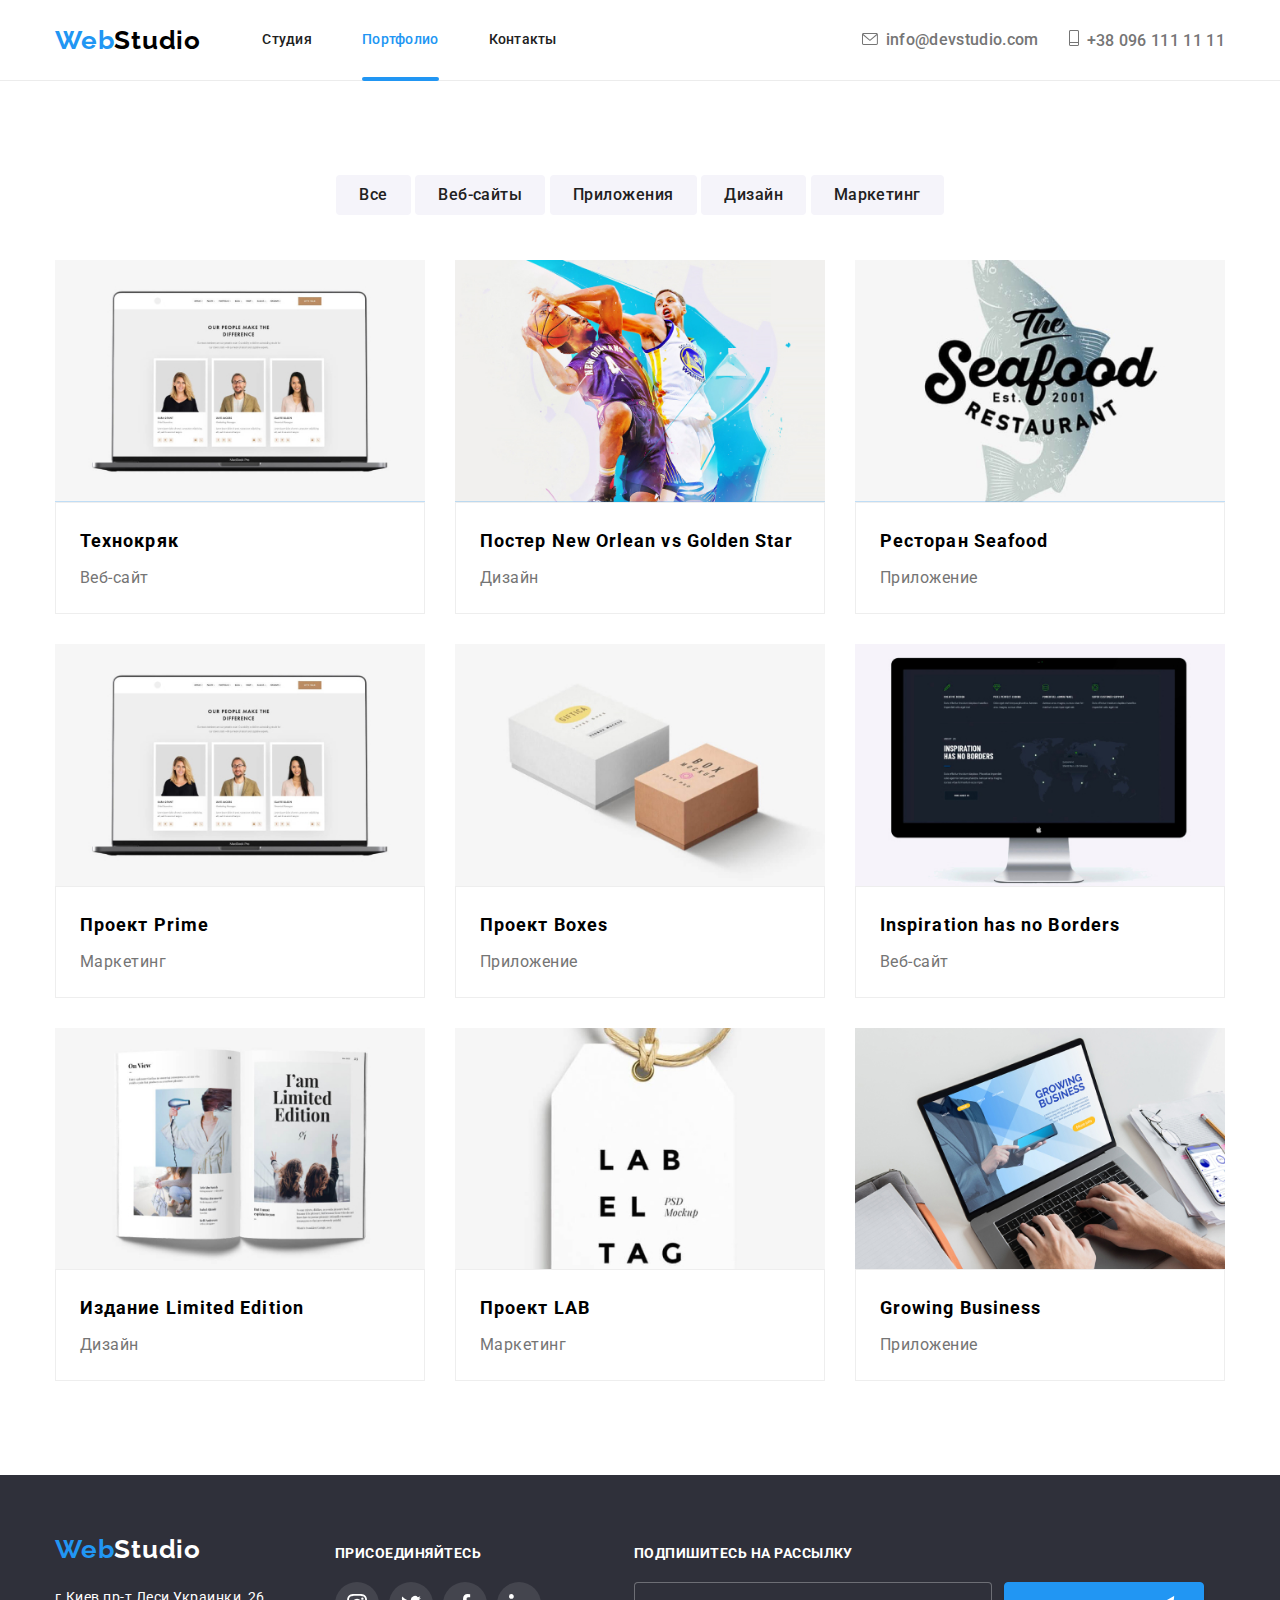
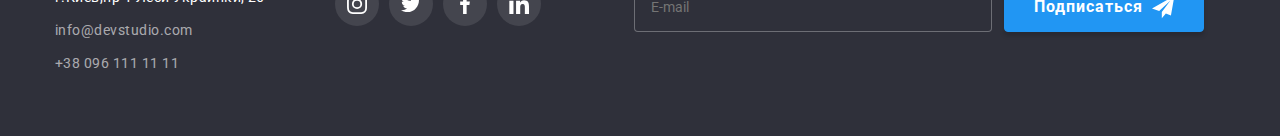
==== commit f2c3cdfa: "1" ====
--- a/portfolio.html
+++ b/portfolio.html
@@ -88,12 +88,12 @@
                 <ul class="project__list">
                     <li class="project__item">
                         <picture>
-                            <source srcset="../img/portfolio/portfolio-1-comp.jpg 1x, 
-                                ../img/portfolio/portfolio-1-comp@2x.jpg 2x" media="(min-width: 1200px)" />
-                            <source srcset="../img/portfolio/portfolio-1-tablet.jpg 1x, 
-                                ../img/portfolio/portfolio-1-tablet@2x.jpg 2x" media="(min-width: 768px)" />
-                            <source srcset="../img/portfolio/portfolio-1-mob.jpg 1x, 
-                                ../img/portfolio/portfolio-1-mob@2x.jpg 2x" media="(min-width: 320px)" />
+                            <source srcset="./img/portfolio/portfolio-1-comp.jpg 1x, 
+                                ./img/portfolio/portfolio-1-comp@2x.jpg 2x" media="(min-width: 1200px)" />
+                            <source srcset="./img/portfolio/portfolio-1-tablet.jpg 1x, 
+                                ./img/portfolio/portfolio-1-tablet@2x.jpg 2x" media="(min-width: 768px)" />
+                            <source srcset="./img/portfolio/portfolio-1-mob.jpg 1x, 
+                                ./img/portfolio/portfolio-1-mob@2x.jpg 2x" media="(min-width: 320px)" />
                         </picture>
                         <div class="card">
                             <img class="card__img" src="./img/portfolio/portfolio-1-mob.jpg" alt="Технокряк">
@@ -153,14 +153,14 @@
                     <li class="project__item">
                         <div class="card">
                             <picture>
-                                <source srcset="../img/portfolio/portfolio-4-comp.jpg 1x, 
-                                    ../img/portfolio/portfolio-4-comp@2x.jpg 2x" media="(min-width: 1200px)" />
-                                <source srcset="../img/portfolio/portfolio-4-tablet.jpg 1x, 
-                                    ../img/portfolio/portfolio-4-tablet@2x.jpg 2x" media="(min-width: 768px)" />
-                                <source srcset="../img/portfolio/portfolio-4-mob.jpg 1x, 
-                                    ../img/portfolio/portfolio-4-mob@2x.jpg 2x" media="(min-width: 320px)" />
-                            </picture>
-                            <img class="card__img" src="../img/portfolio/portfolio-4-mob.jpg" alt="Проект Prime">
+                                <source srcset="./img/portfolio/portfolio-1-comp.jpg 1x, 
+                                    ./img/portfolio/portfolio-1-comp@2x.jpg 2x" media="(min-width: 1200px)" />
+                                <source srcset="./img/portfolio/portfolio-1-tablet.jpg 1x, 
+                                    ./img/portfolio/portfolio-1-tablet@2x.jpg 2x" media="(min-width: 768px)" />
+                                <source srcset="./img/portfolio/portfolio-1-mob.jpg 1x, 
+                                    ./img/portfolio/portfolio-1-mob@2x.jpg 2x" media="(min-width: 320px)" />
+                            </picture>
+                            <img class="card__img" src="../img/portfolio/portfolio-1-mob.jpg" alt="Проект Prime">
                             <p class="card__text">Ресурс предлагает комплексные предложения с разным уровнем
                                 функционала и сервисов. Все это позволит посетителю получить исчерпывающие сведения о
                                 компании или частном лице.</p>
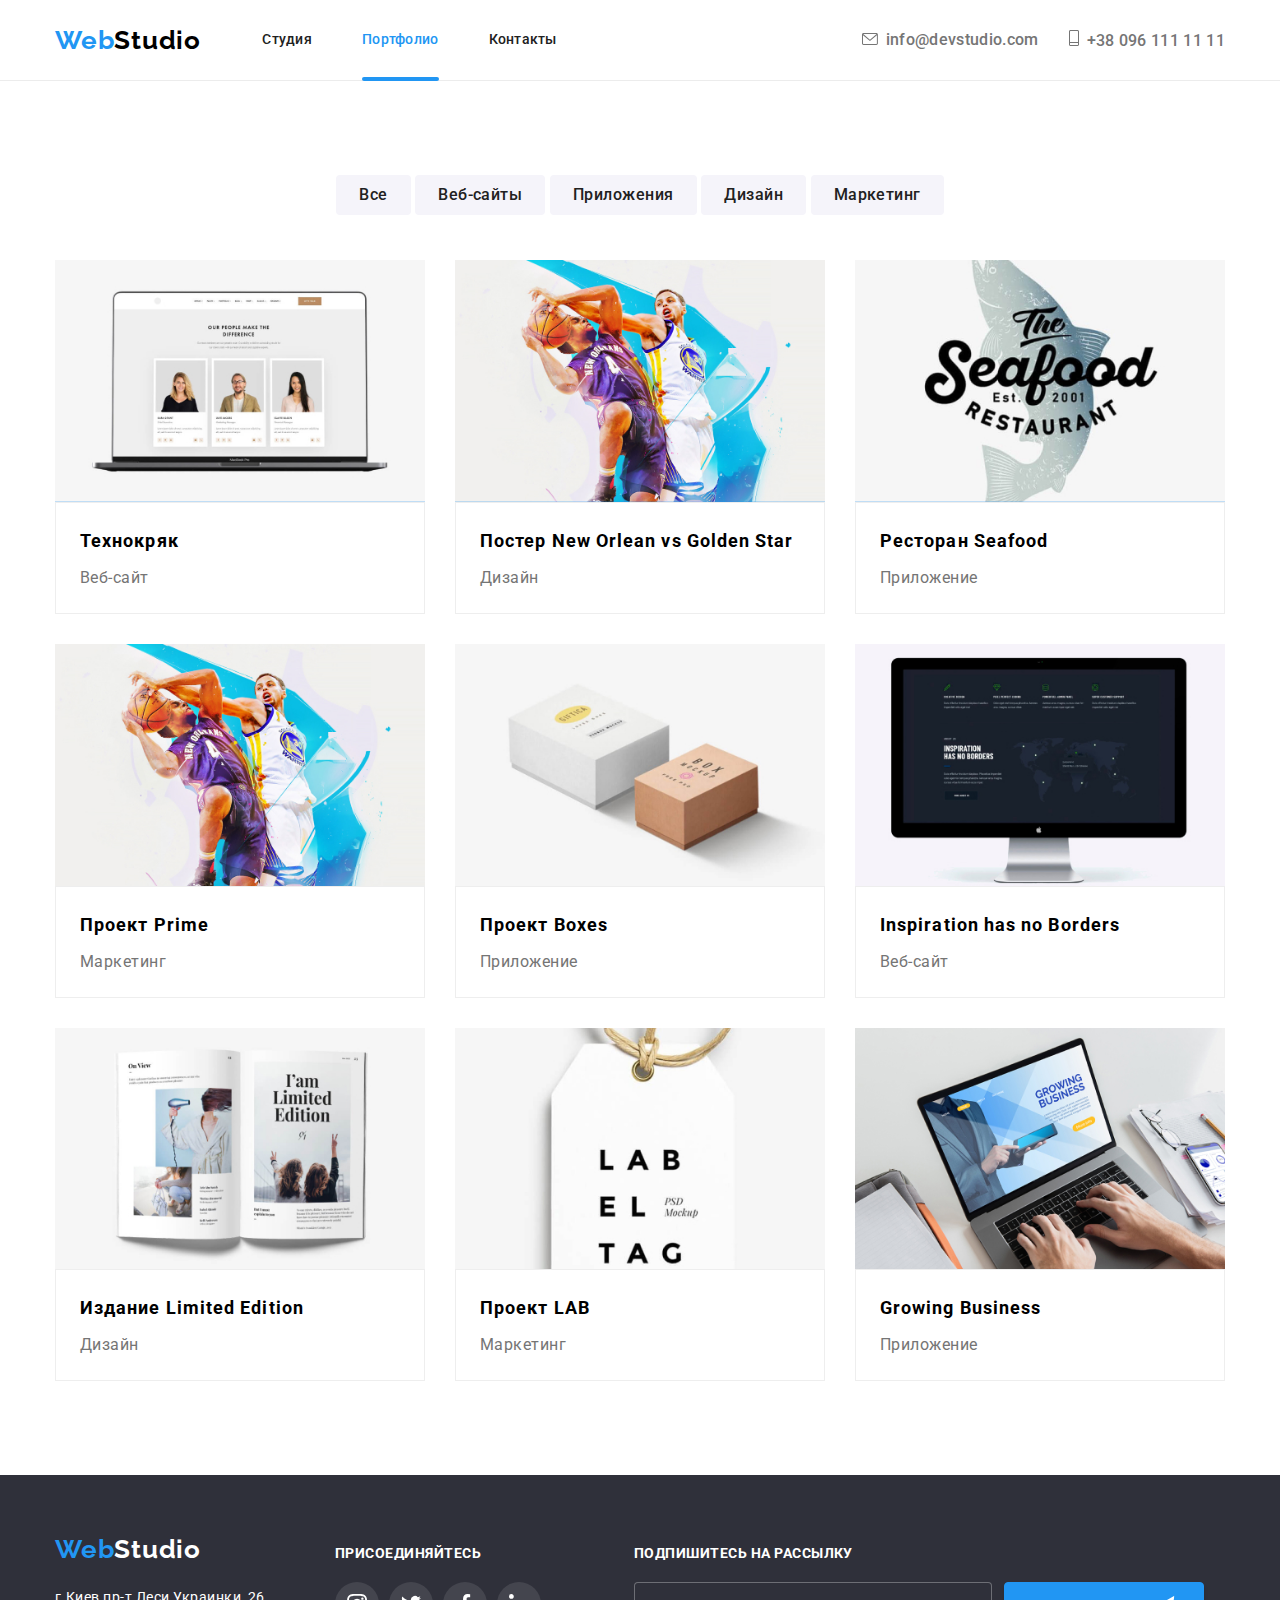
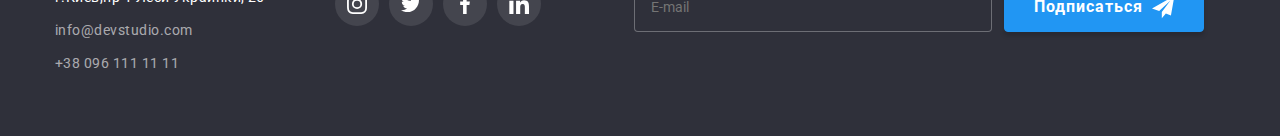
==== commit 578853e9: "2" ====
--- a/portfolio.html
+++ b/portfolio.html
@@ -89,11 +89,11 @@
                     <li class="project__item">
                         <picture>
                             <source srcset="./img/portfolio/portfolio-1-comp.jpg 1x, 
-                                ./img/portfolio/portfolio-1-comp@2x.jpg 2x" media="(min-width: 1200px)" />
+                                            ./img/portfolio/portfolio-1-comp@2x.jpg 2x" media="(min-width: 1200px)" />
                             <source srcset="./img/portfolio/portfolio-1-tablet.jpg 1x, 
-                                ./img/portfolio/portfolio-1-tablet@2x.jpg 2x" media="(min-width: 768px)" />
+                                            ./img/portfolio/portfolio-1-tablet@2x.jpg 2x" media="(min-width: 768px)" />
                             <source srcset="./img/portfolio/portfolio-1-mob.jpg 1x, 
-                                ./img/portfolio/portfolio-1-mob@2x.jpg 2x" media="(min-width: 320px)" />
+                                            ./img/portfolio/portfolio-1-mob@2x.jpg 2x" media="(min-width: 320px)" />
                         </picture>
                         <div class="card">
                             <img class="card__img" src="./img/portfolio/portfolio-1-mob.jpg" alt="Технокряк">
@@ -110,12 +110,15 @@
                     <li class="project__item">
                         <div class="card">
                             <picture>
-                                <source srcset="../img/portfolio/portfolio-2-comp.jpg 1x, 
-                                    ../img/portfolio/portfolio-2-comp@2x.jpg 2x" media="(min-width: 1200px)" />
-                                <source srcset="../img/portfolio/portfolio-2-tablet.jpg 1x, 
-                                    ../img/portfolio/portfolio-2-tablet@2x.jpg 2x" media="(min-width: 768px)" />
-                                <source srcset="../img/portfolio/portfolio-2-mob.jpg 1x, 
-                                    ../img/portfolio/portfolio-2-mob@2x.jpg 2x" media="(min-width: 320px)" />
+                                <source srcset="./img/portfolio/portfolio-2-comp.jpg 1x, 
+                                                ./img/portfolio/portfolio-2-comp@2x.jpg 2x"
+                                    media="(min-width: 1200px)" />
+                                <source srcset="./img/portfolio/portfolio-2-tablet.jpg 1x, 
+                                                ./img/portfolio/portfolio-2-tablet@2x.jpg 2x"
+                                    media="(min-width: 768px)" />
+                                <source srcset="./img/portfolio/portfolio-2-mob.jpg 1x, 
+                                                ./img/portfolio/portfolio-2-mob@2x.jpg 2x"
+                                    media="(min-width: 320px)" />
                             </picture>
                             <img class="card__img" src="./img/portfolio/portfolio-2-mob.jpg"
                                 alt="Постер New Orlean vs Golden Star">
@@ -132,12 +135,15 @@
                     <li class="project__item">
                         <div class="card">
                             <picture>
-                                <source srcset="../img/portfolio/portfolio-3-comp.jpg 1x, 
-                                    ../img/portfolio/portfolio-3-comp@2x.jpg 2x" media="(min-width: 1200px)" />
-                                <source srcset="../img/portfolio/portfolio-3-tablet.jpg 1x, 
-                                    ../img/portfolio/portfolio-3-tablet@2x.jpg 2x" media="(min-width: 768px)" />
-                                <source srcset="../img/portfolio/portfolio-3-mob.jpg 1x, 
-                                    ../img/portfolio/portfolio-3-mob@2x.jpg 2x" media="(min-width: 320px)" />
+                                <source srcset="./img/portfolio/portfolio-3-comp.jpg 1x, 
+                                                ./img/portfolio/portfolio-3-comp@2x.jpg 2x"
+                                    media="(min-width: 1200px)" />
+                                <source srcset="./img/portfolio/portfolio-3-tablet.jpg 1x, 
+                                                ./img/portfolio/portfolio-3-tablet@2x.jpg 2x"
+                                    media="(min-width: 768px)" />
+                                <source srcset="./img/portfolio/portfolio-3-mob.jpg 1x, 
+                                                ./img/portfolio/portfolio-3-mob@2x.jpg 2x"
+                                    media="(min-width: 320px)" />
                             </picture>
                             <img class="card__img" src="./img/portfolio/portfolio-3-mob.jpg" alt="Ресторан Seafood">
                             <p class="card__text">Ресурс предлагает комплексные предложения с разным уровнем
@@ -153,14 +159,17 @@
                     <li class="project__item">
                         <div class="card">
                             <picture>
-                                <source srcset="./img/portfolio/portfolio-1-comp.jpg 1x, 
-                                    ./img/portfolio/portfolio-1-comp@2x.jpg 2x" media="(min-width: 1200px)" />
-                                <source srcset="./img/portfolio/portfolio-1-tablet.jpg 1x, 
-                                    ./img/portfolio/portfolio-1-tablet@2x.jpg 2x" media="(min-width: 768px)" />
-                                <source srcset="./img/portfolio/portfolio-1-mob.jpg 1x, 
-                                    ./img/portfolio/portfolio-1-mob@2x.jpg 2x" media="(min-width: 320px)" />
-                            </picture>
-                            <img class="card__img" src="../img/portfolio/portfolio-1-mob.jpg" alt="Проект Prime">
+                                <source srcset="./img/portfolio/portfolio-2-comp.jpg 1x, 
+                                                ./img/portfolio/portfolio-2-comp@2x.jpg 2x"
+                                    media="(min-width: 1200px)" />
+                                <source srcset="./img/portfolio/portfolio-2-tablet.jpg 1x, 
+                                                ./img/portfolio/portfolio-2-tablet@2x.jpg 2x"
+                                    media="(min-width: 768px)" />
+                                <source srcset="./img/portfolio/portfolio-2-mob.jpg 1x, 
+                                                ./img/portfolio/portfolio-2-mob@2x.jpg 2x"
+                                    media="(min-width: 320px)" />
+                            </picture>
+                            <img class="card__img" src="../img/portfolio/portfolio-2-mob.jpg" alt="Проект Prime">
                             <p class="card__text">Ресурс предлагает комплексные предложения с разным уровнем
                                 функционала и сервисов. Все это позволит посетителю получить исчерпывающие сведения о
                                 компании или частном лице.</p>
@@ -174,12 +183,15 @@
                     <li class="project__item">
                         <div class="card">
                             <picture>
-                                <source srcset="../img/portfolio/portfolio-5-comp.jpg 1x, 
-                                    ../img/portfolio/portfolio-5-comp@2x.jpg 2x" media="(min-width: 1200px)" />
-                                <source srcset="../img/portfolio/portfolio-5-tablet.jpg 1x, 
-                                    ../img/portfolio/portfolio-5-tablet@2x.jpg 2x" media="(min-width: 768px)" />
-                                <source srcset="../img/portfolio/portfolio-5-mob.jpg 1x, 
-                                    ../img/portfolio/portfolio-5-mob@2x.jpg 2x" media="(min-width: 320px)" />
+                                <source srcset="./img/portfolio/portfolio-5-comp.jpg 1x, 
+                                                ./img/portfolio/portfolio-5-comp@2x.jpg 2x"
+                                    media="(min-width: 1200px)" />
+                                <source srcset="./img/portfolio/portfolio-5-tablet.jpg 1x, 
+                                                ./img/portfolio/portfolio-5-tablet@2x.jpg 2x"
+                                    media="(min-width: 768px)" />
+                                <source srcset="./img/portfolio/portfolio-5-mob.jpg 1x, 
+                                                ./img/portfolio/portfolio-5-mob@2x.jpg 2x"
+                                    media="(min-width: 320px)" />
                             </picture>
                             <img class="card__img" src="./img/portfolio/portfolio-5-mob.jpg" alt="Проект Boxes">
                             <p class="card__text">Ресурс предлагает комплексные предложения с разным уровнем
@@ -195,12 +207,15 @@
                     <li class="project__item">
                         <div class="card">
                             <picture>
-                                <source srcset="../img/portfolio/portfolio-6-comp.jpg 1x, 
-                                    ../img/portfolio/portfolio-6-comp@2x.jpg 2x" media="(min-width: 1200px)" />
-                                <source srcset="../img/portfolio/portfolio-6-tablet.jpg 1x, 
-                                    ../img/portfolio/portfolio-6-tablet@2x.jpg 2x" media="(min-width: 768px)" />
-                                <source srcset="../img/portfolio/portfolio-6-mob.jpg 1x, 
-                                    ../img/portfolio/portfolio-6-mob@2x.jpg 2x" media="(min-width: 320px)" />
+                                <source srcset="./img/portfolio/portfolio-6-comp.jpg 1x, 
+                                                ./img/portfolio/portfolio-6-comp@2x.jpg 2x"
+                                    media="(min-width: 1200px)" />
+                                <source srcset="./img/portfolio/portfolio-6-tablet.jpg 1x, 
+                                                ./img/portfolio/portfolio-6-tablet@2x.jpg 2x"
+                                    media="(min-width: 768px)" />
+                                <source srcset="./img/portfolio/portfolio-6-mob.jpg 1x, 
+                                                ./img/portfolio/portfolio-6-mob@2x.jpg 2x"
+                                    media="(min-width: 320px)" />
                             </picture>
                             <img class="card__img" src="./img/portfolio/portfolio-6-mob.jpg"
                                 alt="Inspiration has no Borders">
@@ -217,12 +232,15 @@
                     <li class="project__item">
                         <div class="card">
                             <picture>
-                                <source srcset="../img/portfolio/portfolio-7-comp.jpg 1x, 
-                                    ../img/portfolio/portfolio-7-comp@2x.jpg 2x" media="(min-width: 1200px)" />
-                                <source srcset="../img/portfolio/portfolio-7-tablet.jpg 1x, 
-                                    ../img/portfolio/portfolio-7-tablet@2x.jpg 2x" media="(min-width: 768px)" />
-                                <source srcset="../img/portfolio/portfolio-7-mob.jpg 1x, 
-                                    ../img/portfolio/portfolio-7-mob@2x.jpg 2x" media="(min-width: 320px)" />
+                                <source srcset="./img/portfolio/portfolio-7-comp.jpg 1x, 
+                                                ./img/portfolio/portfolio-7-comp@2x.jpg 2x"
+                                    media="(min-width: 1200px)" />
+                                <source srcset="./img/portfolio/portfolio-7-tablet.jpg 1x, 
+                                                ./img/portfolio/portfolio-7-tablet@2x.jpg 2x"
+                                    media="(min-width: 768px)" />
+                                <source srcset="./img/portfolio/portfolio-7-mob.jpg 1x, 
+                                                ./img/portfolio/portfolio-7-mob@2x.jpg 2x"
+                                    media="(min-width: 320px)" />
                             </picture>
                             <img class="card__img" src="./img/portfolio/portfolio-7-mob.jpg"
                                 alt="Издание Limited Edition">
@@ -239,12 +257,15 @@
                     <li class="project__item">
                         <div class="card">
                             <picture>
-                                <source srcset="../img/portfolio/portfolio-8-comp.jpg 1x, 
-                                    ../img/portfolio/portfolio-8-comp@2x.jpg 2x" media="(min-width: 1200px)" />
-                                <source srcset="../img/portfolio/portfolio-8-tablet.jpg 1x, 
-                                    ../img/portfolio/portfolio-8-tablet@2x.jpg 2x" media="(min-width: 768px)" />
-                                <source srcset="../img/portfolio/portfolio-8-mob.jpg 1x, 
-                                    ../img/portfolio/portfolio-8-mob@2x.jpg 2x" media="(min-width: 320px)" />
+                                <source srcset="./img/portfolio/portfolio-8-comp.jpg 1x, 
+                                                ./img/portfolio/portfolio-8-comp@2x.jpg 2x"
+                                    media="(min-width: 1200px)" />
+                                <source srcset="./img/portfolio/portfolio-8-tablet.jpg 1x, 
+                                                ./img/portfolio/portfolio-8-tablet@2x.jpg 2x"
+                                    media="(min-width: 768px)" />
+                                <source srcset="./img/portfolio/portfolio-8-mob.jpg 1x, 
+                                                ./img/portfolio/portfolio-8-mob@2x.jpg 2x"
+                                    media="(min-width: 320px)" />
                             </picture>
                             <img class="card__img" src="./img/portfolio/portfolio-8-mob.jpg" alt="Проект LAB">
                             <p class="card__text">Ресурс предлагает комплексные предложения с разным уровнем
@@ -260,12 +281,15 @@
                     <li class="project__item">
                         <div class="card">
                             <picture>
-                                <source srcset="../img/portfolio/portfolio-9-comp.jpg 1x, 
-                                    ../img/portfolio/portfolio-9-comp@2x.jpg 2x" media="(min-width: 1200px)" />
-                                <source srcset="../img/portfolio/portfolio-9-tablet.jpg 1x, 
-                                    ../img/portfolio/portfolio-9-tablet@2x.jpg 2x" media="(min-width: 768px)" />
-                                <source srcset="../img/portfolio/portfolio-9-mob.jpg 1x,
-                                     ../img/portfolio/portfolio-9-mob@2x.jpg 2x" media="(min-width: 320px)" />
+                                <source srcset="./img/portfolio/portfolio-9-comp.jpg 1x, 
+                                                ./img/portfolio/portfolio-9-comp@2x.jpg 2x"
+                                    media="(min-width: 1200px)" />
+                                <source srcset="./img/portfolio/portfolio-9-tablet.jpg 1x, 
+                                                ./img/portfolio/portfolio-9-tablet@2x.jpg 2x"
+                                    media="(min-width: 768px)" />
+                                <source srcset="./img/portfolio/portfolio-9-mob.jpg 1x,
+                                                ./img/portfolio/portfolio-9-mob@2x.jpg 2x"
+                                    media="(min-width: 320px)" />
                             </picture>
                             <img class="card__img" src="./img/portfolio/portfolio-9-mob.jpg" alt="Growing Business">
                             <p class="card__text">Ресурс предлагает комплексные предложения с разным уровнем
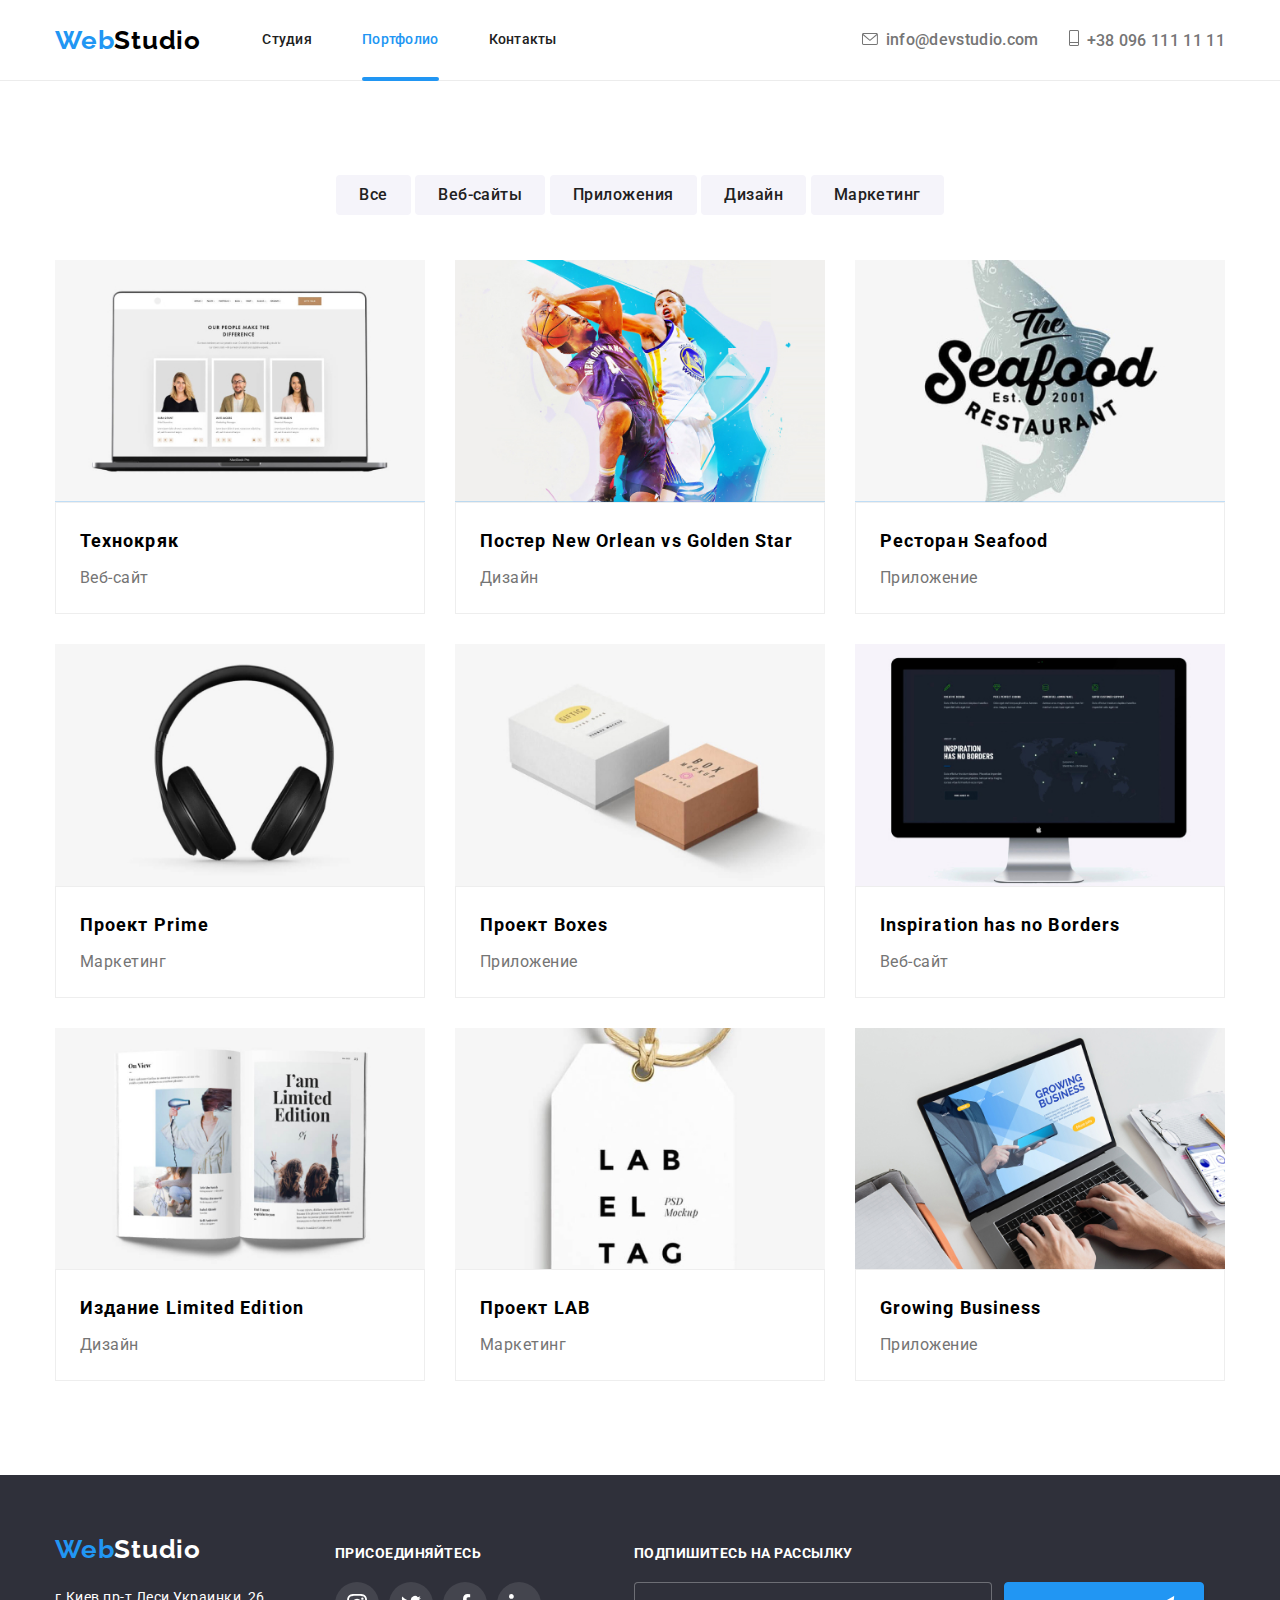
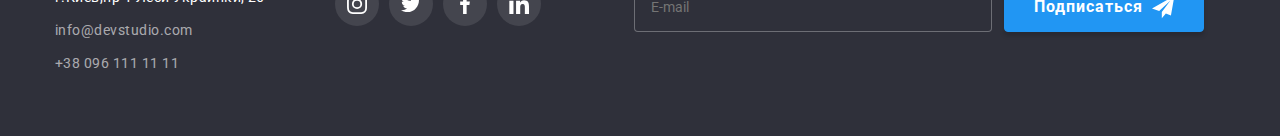
==== commit f397fc4d: "исправлен путь к картинкам портфолио" ====
--- a/portfolio.html
+++ b/portfolio.html
@@ -159,17 +159,17 @@
                     <li class="project__item">
                         <div class="card">
                             <picture>
-                                <source srcset="./img/portfolio/portfolio-2-comp.jpg 1x, 
-                                                ./img/portfolio/portfolio-2-comp@2x.jpg 2x"
-                                    media="(min-width: 1200px)" />
-                                <source srcset="./img/portfolio/portfolio-2-tablet.jpg 1x, 
-                                                ./img/portfolio/portfolio-2-tablet@2x.jpg 2x"
-                                    media="(min-width: 768px)" />
-                                <source srcset="./img/portfolio/portfolio-2-mob.jpg 1x, 
-                                                ./img/portfolio/portfolio-2-mob@2x.jpg 2x"
-                                    media="(min-width: 320px)" />
-                            </picture>
-                            <img class="card__img" src="../img/portfolio/portfolio-2-mob.jpg" alt="Проект Prime">
+                                <source srcset="./img/portfolio/portfolio-4-comp.jpg 1x, 
+                                                ./img/portfolio/portfolio-4-comp@2x.jpg 2x"
+                                    media="(min-width: 1200px)" />
+                                <source srcset="./img/portfolio/portfolio-4-tablet.jpg 1x, 
+                                                ./img/portfolio/portfolio-4-tablet@2x.jpg 2x"
+                                    media="(min-width: 768px)" />
+                                <source srcset="./img/portfolio/portfolio-4-mob.jpg 1x, 
+                                                ./img/portfolio/portfolio-4-mob@2x.jpg 2x"
+                                    media="(min-width: 320px)" />
+                            </picture>
+                            <img class="card__img" src="./img/portfolio/portfolio-4-mob.jpg" alt="Проект Prime">
                             <p class="card__text">Ресурс предлагает комплексные предложения с разным уровнем
                                 функционала и сервисов. Все это позволит посетителю получить исчерпывающие сведения о
                                 компании или частном лице.</p>
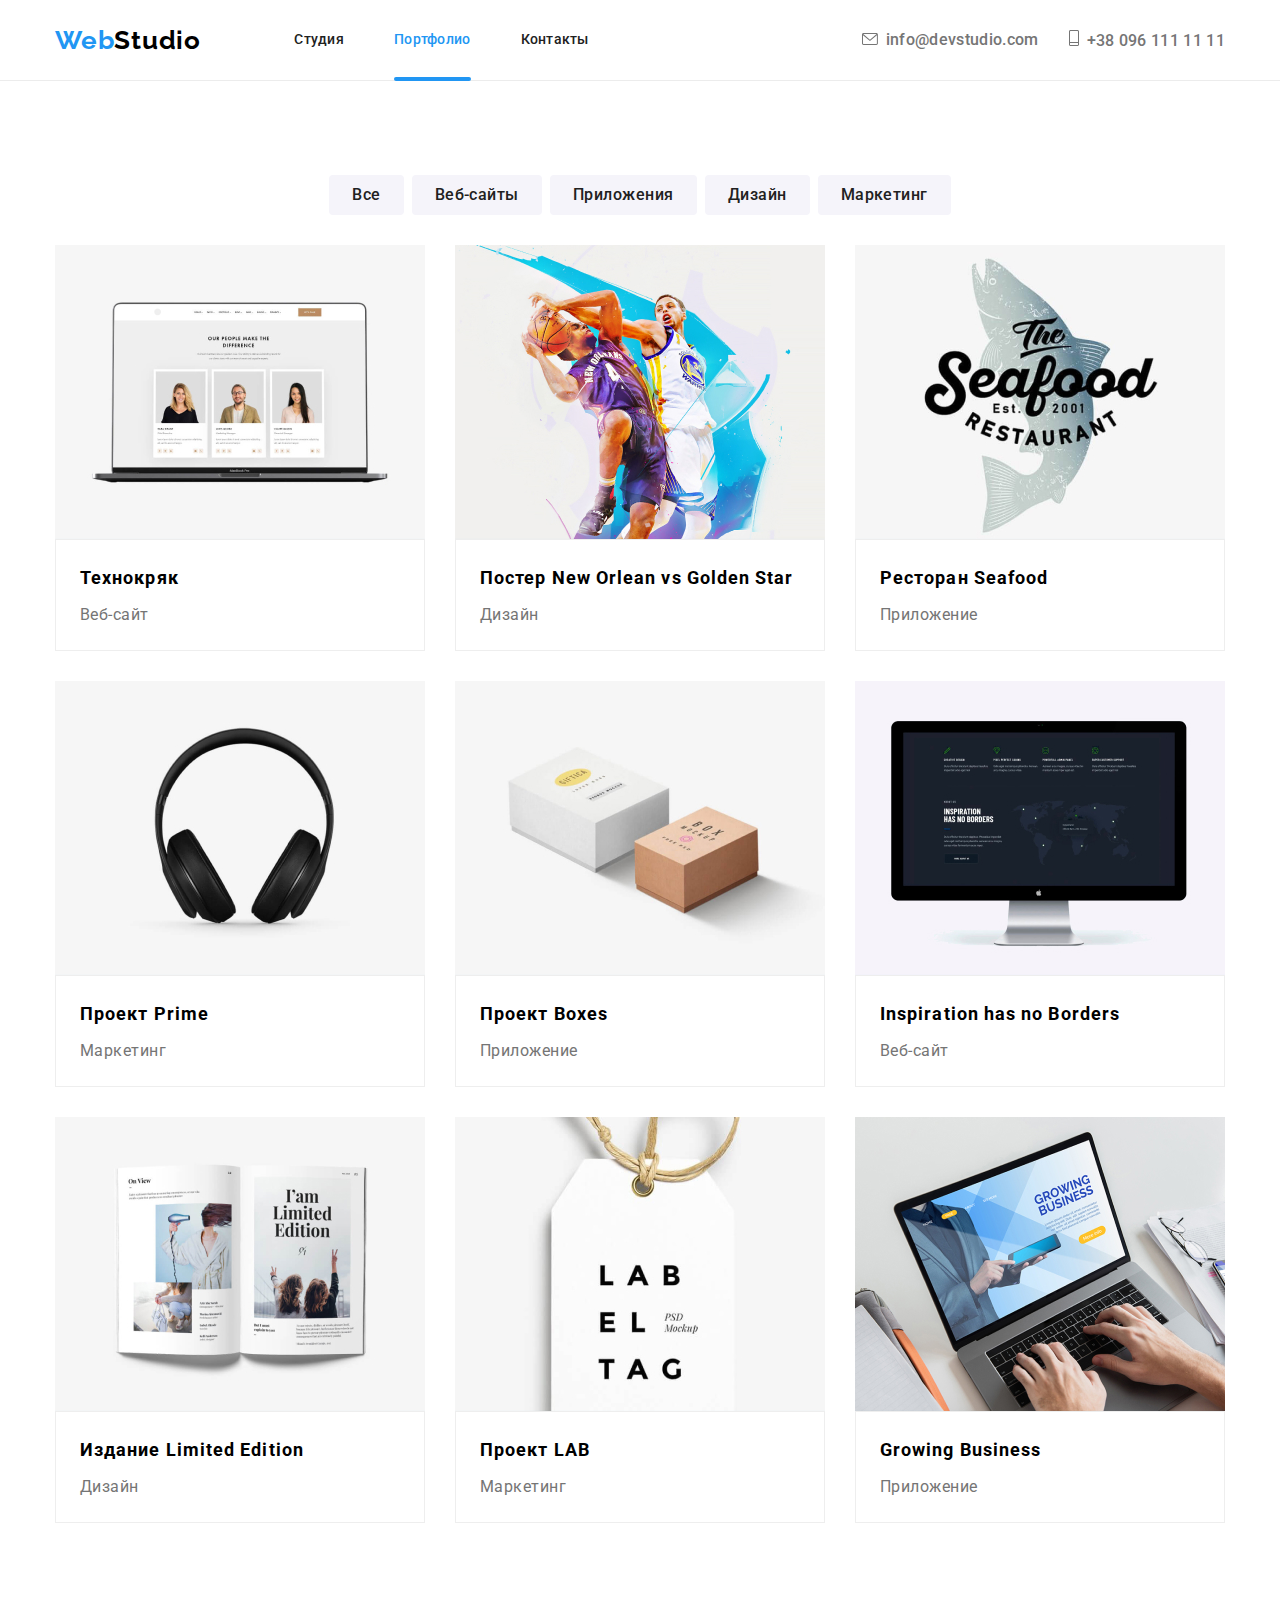
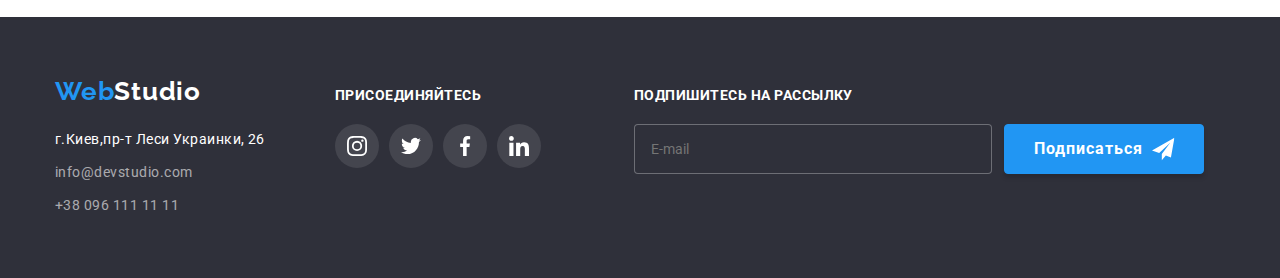
==== commit 81e3a5c6: "исправлены картинки, кнопки и растояние хедера" ====
--- a/portfolio.html
+++ b/portfolio.html
@@ -76,31 +76,34 @@
             <div class="button-wrap conteiner">
                 <h1 class="vissually-hidden">Наши работы</h1>
                 <ul class="filters__list">
-                    <li"><button class="filters__button" type="button">Все</button> </li>
-                        <li"><button class="filters__button" type="button">Веб-сайты</button></li>
-                            <li"><button class="filters__button" type="button">Приложения</button></li>
-                                <li"><button class="filters__button" type="button">Дизайн</button></li>
-                                    <li"><button class="filters__button" type="button">Маркетинг</button></li>
+                    <li class="filters__item"><button class="filters__button" type="button">Все</button> </li>
+                    <li class="filters__item"><button class="filters__button" type="button">Веб-сайты</button></li>
+                    <li class="filters__item"><button class="filters__button" type="button">Приложения</button></li>
+                    <li class="filters__item"><button class="filters__button" type="button">Дизайн</button></li>
+                    <li class="filters__item"><button class="filters__button" type="button">Маркетинг</button></li>
                 </ul>
             </div>
             <!-- проэкты -->
             <div class="conteiner">
                 <ul class="project__list">
                     <li class="project__item">
-                        <picture>
-                            <source srcset="./img/portfolio/portfolio-1-comp.jpg 1x, 
+                        <div class="card">
+                            <picture>
+                                <source srcset="./img/portfolio/portfolio-1-comp.jpg 1x, 
                                             ./img/portfolio/portfolio-1-comp@2x.jpg 2x" media="(min-width: 1200px)" />
-                            <source srcset="./img/portfolio/portfolio-1-tablet.jpg 1x, 
+                                <source srcset="./img/portfolio/portfolio-1-tablet.jpg 1x, 
                                             ./img/portfolio/portfolio-1-tablet@2x.jpg 2x" media="(min-width: 768px)" />
-                            <source srcset="./img/portfolio/portfolio-1-mob.jpg 1x, 
+                                <source srcset="./img/portfolio/portfolio-1-mob.jpg 1x, 
                                             ./img/portfolio/portfolio-1-mob@2x.jpg 2x" media="(min-width: 320px)" />
-                        </picture>
-                        <div class="card">
-                            <img class="card__img" src="./img/portfolio/portfolio-1-mob.jpg" alt="Технокряк">
-                            <p class="card__text">Ресурс предлагает комплексные предложения с разным уровнем
-                                функционала и сервисов. Все это позволит посетителю получить исчерпывающие сведения о
-                                компании или частном лице.</p>
-                        </div>
+                                <img class="card__img" src="./img/portfolio/portfolio-1-mob.jpg" alt="Технокряк">
+                            </picture>
+                            <p class="card__text">Ресурс предлагает комплексные предложения с разным уровнем
+                                функционала и сервисов. Все это позволит посетителю получить исчерпывающие сведения
+                                о
+                                компании или частном лице.</p>
+                        </div>
+
+
                         <div class="project__name">
                             <h2 class="project__title">Технокряк</h2>
                             <p class="project__nav">Веб-сайт</p>
@@ -119,9 +122,9 @@
                                 <source srcset="./img/portfolio/portfolio-2-mob.jpg 1x, 
                                                 ./img/portfolio/portfolio-2-mob@2x.jpg 2x"
                                     media="(min-width: 320px)" />
-                            </picture>
-                            <img class="card__img" src="./img/portfolio/portfolio-2-mob.jpg"
-                                alt="Постер New Orlean vs Golden Star">
+                                <img class="card__img" src="./img/portfolio/portfolio-2-mob.jpg"
+                                    alt="Постер New Orlean vs Golden Star">
+                            </picture>
                             <p class="card__text">Ресурс предлагает комплексные предложения с разным уровнем
                                 функционала и сервисов. Все это позволит посетителю получить исчерпывающие сведения о
                                 компании или частном лице.</p>
@@ -144,8 +147,9 @@
                                 <source srcset="./img/portfolio/portfolio-3-mob.jpg 1x, 
                                                 ./img/portfolio/portfolio-3-mob@2x.jpg 2x"
                                     media="(min-width: 320px)" />
-                            </picture>
-                            <img class="card__img" src="./img/portfolio/portfolio-3-mob.jpg" alt="Ресторан Seafood">
+
+                                <img class="card__img" src="./img/portfolio/portfolio-3-mob.jpg" alt="Ресторан Seafood">
+                            </picture>
                             <p class="card__text">Ресурс предлагает комплексные предложения с разным уровнем
                                 функционала и сервисов. Все это позволит посетителю получить исчерпывающие сведения о
                                 компании или частном лице.</p>
@@ -168,8 +172,8 @@
                                 <source srcset="./img/portfolio/portfolio-4-mob.jpg 1x, 
                                                 ./img/portfolio/portfolio-4-mob@2x.jpg 2x"
                                     media="(min-width: 320px)" />
-                            </picture>
-                            <img class="card__img" src="./img/portfolio/portfolio-4-mob.jpg" alt="Проект Prime">
+                                <img class="card__img" src="./img/portfolio/portfolio-4-mob.jpg" alt="Проект Prime">
+                            </picture>
                             <p class="card__text">Ресурс предлагает комплексные предложения с разным уровнем
                                 функционала и сервисов. Все это позволит посетителю получить исчерпывающие сведения о
                                 компании или частном лице.</p>
@@ -192,8 +196,8 @@
                                 <source srcset="./img/portfolio/portfolio-5-mob.jpg 1x, 
                                                 ./img/portfolio/portfolio-5-mob@2x.jpg 2x"
                                     media="(min-width: 320px)" />
-                            </picture>
-                            <img class="card__img" src="./img/portfolio/portfolio-5-mob.jpg" alt="Проект Boxes">
+                                <img class="card__img" src="./img/portfolio/portfolio-5-mob.jpg" alt="Проект Boxes">
+                            </picture>
                             <p class="card__text">Ресурс предлагает комплексные предложения с разным уровнем
                                 функционала и сервисов. Все это позволит посетителю получить исчерпывающие сведения о
                                 компании или частном лице.</p>
@@ -216,9 +220,9 @@
                                 <source srcset="./img/portfolio/portfolio-6-mob.jpg 1x, 
                                                 ./img/portfolio/portfolio-6-mob@2x.jpg 2x"
                                     media="(min-width: 320px)" />
-                            </picture>
-                            <img class="card__img" src="./img/portfolio/portfolio-6-mob.jpg"
-                                alt="Inspiration has no Borders">
+                                <img class="card__img" src="./img/portfolio/portfolio-6-mob.jpg"
+                                    alt="Inspiration has no Borders">
+                            </picture>
                             <p class="card__text">Ресурс предлагает комплексные предложения с разным уровнем
                                 функционала и сервисов. Все это позволит посетителю получить исчерпывающие сведения о
                                 компании или частном лице.</p>
@@ -241,9 +245,10 @@
                                 <source srcset="./img/portfolio/portfolio-7-mob.jpg 1x, 
                                                 ./img/portfolio/portfolio-7-mob@2x.jpg 2x"
                                     media="(min-width: 320px)" />
-                            </picture>
-                            <img class="card__img" src="./img/portfolio/portfolio-7-mob.jpg"
-                                alt="Издание Limited Edition">
+
+                                <img class="card__img" src="./img/portfolio/portfolio-7-mob.jpg"
+                                    alt="Издание Limited Edition">
+                            </picture>
                             <p class="card__text">Ресурс предлагает комплексные предложения с разным уровнем
                                 функционала и сервисов. Все это позволит посетителю получить исчерпывающие сведения о
                                 компании или частном лице.</p>
@@ -266,8 +271,8 @@
                                 <source srcset="./img/portfolio/portfolio-8-mob.jpg 1x, 
                                                 ./img/portfolio/portfolio-8-mob@2x.jpg 2x"
                                     media="(min-width: 320px)" />
-                            </picture>
-                            <img class="card__img" src="./img/portfolio/portfolio-8-mob.jpg" alt="Проект LAB">
+                                <img class="card__img" src="./img/portfolio/portfolio-8-mob.jpg" alt="Проект LAB">
+                            </picture>
                             <p class="card__text">Ресурс предлагает комплексные предложения с разным уровнем
                                 функционала и сервисов. Все это позволит посетителю получить исчерпывающие сведения о
                                 компании или частном лице.</p>
@@ -290,8 +295,8 @@
                                 <source srcset="./img/portfolio/portfolio-9-mob.jpg 1x,
                                                 ./img/portfolio/portfolio-9-mob@2x.jpg 2x"
                                     media="(min-width: 320px)" />
-                            </picture>
-                            <img class="card__img" src="./img/portfolio/portfolio-9-mob.jpg" alt="Growing Business">
+                                <img class="card__img" src="./img/portfolio/portfolio-9-mob.jpg" alt="Growing Business">
+                            </picture>
                             <p class="card__text">Ресурс предлагает комплексные предложения с разным уровнем
                                 функционала и сервисов. Все это позволит посетителю получить исчерпывающие сведения о
                                 компании или частном лице.</p>
--- a/css/portfolio.min.css
+++ b/css/portfolio.min.css
@@ -1 +1 @@
-/*! modern-normalize v1.1.0 | MIT License | https://github.com/sindresorhus/modern-normalize */*,::before,::after{-webkit-box-sizing:border-box;box-sizing:border-box}html{line-height:1.15;-webkit-text-size-adjust:100%;-moz-tab-size:4;-o-tab-size:4;tab-size:4}body{margin:0;font-family:system-ui,-apple-system,"Segoe UI",Roboto,Helvetica,Arial,sans-serif,"Apple Color Emoji","Segoe UI Emoji"}hr{height:0;color:inherit}abbr[title]{-webkit-text-decoration:underline dotted;text-decoration:underline dotted}b,strong{font-weight:bolder}code,kbd,samp,pre{font-family:ui-monospace,SFMono-Regular,Consolas,"Liberation Mono",Menlo,monospace;font-size:1em}small{font-size:80%}sub,sup{font-size:75%;line-height:0;position:relative;vertical-align:baseline}sub{bottom:-0.25em}sup{top:-0.5em}table{text-indent:0;border-color:inherit}button,input,optgroup,select,textarea{font-family:inherit;font-size:100%;line-height:1.15;margin:0}input,textarea{outline:none}button,select{text-transform:none}button,[type=button],[type=reset],[type=submit]{-webkit-appearance:button}::-moz-focus-inner{border-style:none;padding:0}:-moz-focusring{outline:1px dotted ButtonText}:-moz-ui-invalid{box-shadow:none}legend{padding:0}progress{vertical-align:baseline}::-webkit-inner-spin-button,::-webkit-outer-spin-button{height:auto}[type=search]{-webkit-appearance:textfield;outline-offset:-2px}::-webkit-search-decoration{-webkit-appearance:none}::-webkit-file-upload-button{-webkit-appearance:button;font:inherit}summary{display:list-item}body{font-family:"Roboto",sans-serif;font-weight:400;letter-spacing:.03em;list-style:none;color:var(--main-text-color)}img{display:block;max-width:100%;height:auto}.footer__social-links,.networks,.social__links,.address__list,.project__icon,.project__list,.filters__list,.contact,.nav,.header__networks{padding:0;margin:0;font-style:normal;list-style-type:none;text-decoration:none}.address__link,.contact__link,.nav__link,.header__networks{text-decoration:none}.footer,.filters{padding:60px 0px}@media screen and (min-width: 1200px){.footer,.filters{padding:94px 0px}}.vissually-hidden{position:absolute;width:1px;height:1px;margin:-1px;border:0;padding:0;white-space:nowrap;-webkit-clip-path:inset(100%);clip-path:inset(100%);clip:rect(0 0 0 0);overflow:hidden}.form__button,.filters__button{border-radius:4px;padding:6px 22px;min-width:73px;border:1px solid rgba(0,0,0,0);font-family:inherit;font-weight:500;font-size:16px;line-height:1.63;cursor:pointer;text-align:center;letter-spacing:.03em;color:#212121;background-color:#f5f4fa;-webkit-transition:color var(--main-transformation),background-color var(--main-transformation);transition:color var(--main-transformation),background-color var(--main-transformation)}.conteiner{margin-left:auto;margin-right:auto;padding:0 15px}@media screen and (min-width: 480px){.conteiner{width:480px}}@media screen and (min-width: 768px){.conteiner{width:768px}}@media screen and (min-width: 1200px){.conteiner{width:1200px}}.header{position:relative;background-color:#fff;border-bottom:1px solid #ececec}@media screen and (min-width: 480px){.header{padding-top:16px;padding-bottom:16px}}@media screen and (min-width: 768px){.header{padding:0}}.header__wrap{display:-webkit-box;display:-ms-flexbox;display:flex;-webkit-box-align:center;-ms-flex-align:center;align-items:center}@media screen and (min-width: 768px){.header__wrap{display:-webkit-box;display:-ms-flexbox;display:flex;-webkit-box-align:center;-ms-flex-align:center;align-items:center;-webkit-box-pack:justify;-ms-flex-pack:justify;justify-content:space-between}}.header__networks{display:-webkit-box;display:-ms-flexbox;display:flex;-webkit-box-align:center;-ms-flex-align:center;align-items:center;margin-top:64px}@media screen and (min-width: 768px){.header__networks{display:none}}.header__networks .item:not(:last-child){border-right:1px solid rgba(33,33,33,.2);padding-right:10px}.header__networks .item:not(:first-child){padding-left:10px}.nav{display:-webkit-box;display:-ms-flexbox;display:flex;-webkit-box-orient:vertical;-webkit-box-direction:normal;-ms-flex-direction:column;flex-direction:column;-webkit-box-align:start;-ms-flex-align:start;align-items:flex-start;gap:50px;font-weight:500;font-size:40px;line-height:1.17;letter-spacing:.02em}@media screen and (min-width: 768px){.nav{display:-webkit-box;display:-ms-flexbox;display:flex;-webkit-box-orient:horizontal;-webkit-box-direction:normal;-ms-flex-direction:row;flex-direction:row;margin-right:84px;font-size:14px;line-height:1.14}}@media screen and (min-width: 1200px){.nav{margin-right:305px}}.nav__link{position:relative;display:block;color:#212121}@media screen and (min-width: 768px){.nav__link{padding-top:32px;padding-bottom:32px}}.nav__link:hover,.nav__link:focus{color:#2196f3}.nav__link--current{position:relative;color:#2196f3}@media screen and (min-width: 768px){.nav__link--current::after{content:"";position:absolute;bottom:-1px;display:block;width:100%;height:4px;background-color:#2196f3;border-radius:2px}}.contact{display:-webkit-box;display:-ms-flexbox;display:flex;-webkit-box-orient:vertical;-webkit-box-direction:reverse;-ms-flex-direction:column-reverse;flex-direction:column-reverse;gap:30px;font-weight:500;font-size:14px;line-height:1.14;letter-spacing:.02em;text-decoration:none}@media screen and (min-width: 768px){.contact{-webkit-box-orient:vertical;-webkit-box-direction:normal;-ms-flex-direction:column;flex-direction:column;-webkit-box-align:center;-ms-flex-align:center;align-items:center;margin-top:0px;gap:8px;font-size:12px}}@media screen and (min-width: 1200px){.contact{-webkit-box-orient:horizontal;-webkit-box-direction:normal;-ms-flex-direction:row;flex-direction:row;gap:30px}}@media screen and (min-width: 1200px){.contact__item{gap:30px}}.contact__link{font-weight:500;line-height:1.17;letter-spacing:.02em}.contact__link.tel{font-size:34px;color:#2196f3}@media screen and (min-width: 768px){.contact__link.tel{font-size:12px;color:#757575}}@media screen and (min-width: 1200px){.contact__link.tel{font-size:16px}}.contact__link.mail{font-size:24px;color:#757575}@media screen and (min-width: 768px){.contact__link.mail{font-size:12px}}@media screen and (min-width: 1200px){.contact__link.mail{font-size:16px}}.contact__link:hover,.contact__link:focus{color:#2196f3}.contact__icon-mail,.contact__icon-tel{-webkit-transition:fill var(--main-transformation);transition:fill var(--main-transformation)}@media screen and (max-width: 767px){.contact__icon-mail,.contact__icon-tel{display:none}}@media screen and (min-width: 768px){.contact__icon-mail,.contact__icon-tel{fill:currentColor;margin-right:8px}}@media screen and (min-width: 1200px){.contact__icon-mail,.contact__icon-tel{gap:10px}}.contact__icon-mail{color:currentColor;width:14px;height:10px}@media screen and (min-width: 1200px){.contact__icon-mail{width:16px;height:12px}}.contact__icon-tel{color:currentColor;width:10px;height:14px}@media screen and (min-width: 1200px){.contact__icon-tel{height:16px}}.contact__icon-mail:hover,.contact__icon-tel:hover{fill:#2196f3}.link-text{font-weight:500;font-size:18px;line-height:1.22;letter-spacing:.02em;text-decoration:none;color:#2196f3}.logo{font-family:"Raleway",sans-serif;font-size:26px;font-weight:700;line-height:1.0769230769;letter-spacing:.03em;text-decoration:none}.logo__web{color:#2196f3}.logo__studio{color:#000}.footer__logo__studio{color:#fff}.burger{margin-left:auto;padding:0;border:none;background-color:rgba(0,0,0,0);z-index:2}@media screen and (min-width: 767px){.burger{display:none}}.burger .icon-menu{display:none}.burger.is-open .icon-menu{display:block}.burger.is-open .icon-close{display:none}.burger:hover .icon-menu,.burger:focus .icon-menu,.burger:hover .icon-close,.burger:focus .icon-close{fill:#2196f3}@media screen and (max-width: 767px){.menu-conteiner{display:none;position:fixed;top:0;left:0;width:100vw;height:100vh;z-index:1;background-color:#fff;padding:48px 40px;text-align:left}}.menu-conteiner.is-open{display:block}.menu-conteiner__wrap{display:-webkit-box;display:-ms-flexbox;display:flex;-webkit-box-align:center;-ms-flex-align:center;align-items:center;-webkit-box-pack:justify;-ms-flex-pack:justify;justify-content:space-between}@media screen and (max-width: 767px){.menu-conteiner__wrap{display:-webkit-box;display:-ms-flexbox;display:flex;height:100%;-webkit-box-orient:vertical;-webkit-box-direction:normal;-ms-flex-direction:column;flex-direction:column;-webkit-box-align:start;-ms-flex-align:start;align-items:flex-start;-webkit-box-pack:justify;-ms-flex-pack:justify;justify-content:space-between}}.filters__list{padding-bottom:40px;gap:8px}@media screen and (min-width: 768px){.filters__list{text-align:center;padding-bottom:30px}}.filters__button:hover,.filters__button:focus{color:#fff;background-color:#2196f3}.filters__button:nth-child(-n+2){margin-bottom:15px}.project__list{display:-webkit-box;display:-ms-flexbox;display:flex;-ms-flex-wrap:wrap;flex-wrap:wrap;gap:30px}.project__item{display:-webkit-box;display:-ms-flexbox;display:flex;-webkit-box-orient:vertical;-webkit-box-direction:normal;-ms-flex-direction:column;flex-direction:column;width:100%;-webkit-transition:-webkit-box-shadow 250ms cubic-bezier(0.4, 0, 0.2, 1);transition:-webkit-box-shadow 250ms cubic-bezier(0.4, 0, 0.2, 1);transition:box-shadow 250ms cubic-bezier(0.4, 0, 0.2, 1);transition:box-shadow 250ms cubic-bezier(0.4, 0, 0.2, 1), -webkit-box-shadow 250ms cubic-bezier(0.4, 0, 0.2, 1)}.project__item:hover .card__text{-webkit-transform:translateY(0);transform:translateY(0)}@media screen and (min-width: 768px){.project__item{width:calc((100% - 30px)/2)}}@media screen and (min-width: 1200px){.project__item{width:calc((100% - 60px)/3)}}.project__icon{-webkit-transition:-webkit-box-shadow 250ms cubic-bezier(0.4, 0, 0.2, 1);transition:-webkit-box-shadow 250ms cubic-bezier(0.4, 0, 0.2, 1);transition:box-shadow 250ms cubic-bezier(0.4, 0, 0.2, 1);transition:box-shadow 250ms cubic-bezier(0.4, 0, 0.2, 1), -webkit-box-shadow 250ms cubic-bezier(0.4, 0, 0.2, 1)}.project__icon:hover{-webkit-box-shadow:1px 4px 6px 0px rgba(0,0,0,.16),0px 4px 4px 0px rgba(0,0,0,.06),0px 1px 1px 0px rgba(0,0,0,.12);box-shadow:1px 4px 6px 0px rgba(0,0,0,.16),0px 4px 4px 0px rgba(0,0,0,.06),0px 1px 1px 0px rgba(0,0,0,.12)}.project__name{-webkit-box-flex:1;-ms-flex-positive:1;flex-grow:1;padding:20px 24px;border:1px solid #eee}.project__title{margin:0;margin-bottom:4px;font-weight:700;font-size:18px;line-height:2;letter-spacing:.06em}.project__nav{margin:0;font-size:16px;line-height:1.88;color:#757575}.card{position:relative;overflow:hidden}.card__text{position:absolute;top:0;left:0;width:100%;height:100%;background-color:#2196f3;opacity:.9;-webkit-transform:translateY(100%);transform:translateY(100%);-webkit-transition:-webkit-transform 250ms cubic-bezier(0.4, 0, 0.2, 1);transition:-webkit-transform 250ms cubic-bezier(0.4, 0, 0.2, 1);transition:transform 250ms cubic-bezier(0.4, 0, 0.2, 1);transition:transform 250ms cubic-bezier(0.4, 0, 0.2, 1), -webkit-transform 250ms cubic-bezier(0.4, 0, 0.2, 1);margin:0;padding:63px 24px;font-size:18px;line-height:1.5;letter-spacing:.03 em;color:#fff}.footer{padding-top:60px;padding-bottom:60px;font-size:14px;line-height:1.71;text-align:center;background-color:#2f303a}@media screen and (min-width: 1200px){.footer{text-align:left}}@media screen and (min-width: 768px){.footer__wrap{display:-webkit-inline-box;display:-ms-inline-flexbox;display:inline-flex;-webkit-box-align:baseline;-ms-flex-align:baseline;align-items:baseline;-ms-flex-pack:distribute;justify-content:space-around;-ms-flex-wrap:wrap;flex-wrap:wrap}}@media screen and (min-width: 1200px){.footer__wrap{display:-webkit-box;display:-ms-flexbox;display:flex;-webkit-box-align:baseline;-ms-flex-align:baseline;align-items:baseline;-webkit-box-pack:start;-ms-flex-pack:start;justify-content:flex-start}}.footer__nav{margin-bottom:60px}@media screen and (min-width: 768px){.footer__nav{margin-bottom:0}}@media screen and (min-width: 1200px){.footer__nav{margin-bottom:0;margin-right:70px}}.footer__social-links{margin-bottom:60px}@media screen and (min-width: 768px){.footer__social-links{margin-bottom:0}}.address{margin-top:20px;text-decoration:none}.address__item:not(:last-child){margin-bottom:9px}.address__link{color:rgba(255,255,255,.6)}.address__link--place{margin-bottom:9px;color:#fff}@media screen and (min-width: 1200px){.join{margin-right:93px}}.join__title{margin:0;margin-bottom:20px;font-weight:700;font-size:14px;text-transform:uppercase;line-height:1.14;color:#fff}.subscribe__title{margin:0;margin-bottom:20px;font-weight:700;font-size:14px;text-transform:uppercase;line-height:1.14;color:#fff}@media screen and (min-width: 768px){.subscribe__title{margin-top:60px}}@media screen and (min-width: 1200px){.subscribe__title{margin-top:0px}}@media screen and (min-width: 768px){.form{display:-webkit-box;display:-ms-flexbox;display:flex;-webkit-box-orient:vertical;-webkit-box-direction:normal;-ms-flex-direction:column;flex-direction:column;-webkit-box-align:center;-ms-flex-align:center;align-items:center;-webkit-box-pack:center;-ms-flex-pack:center;justify-content:center}}@media screen and (min-width: 1200px){.form{display:-webkit-box;display:-ms-flexbox;display:flex;-webkit-box-orient:horizontal;-webkit-box-direction:normal;-ms-flex-direction:row;flex-direction:row;-webkit-box-align:center;-ms-flex-align:center;align-items:center;-webkit-box-pack:justify;-ms-flex-pack:justify;justify-content:space-between}}.form__input{padding:0;margin:0;padding-left:16px;height:50px;width:100%;border:1px solid rgba(255,255,255,.3);border-radius:4px;color:#fff;background-color:#2f303a}@media screen and (min-width: 768px){.form__input{width:358px}}.form__button{display:-webkit-inline-box;display:-ms-inline-flexbox;display:inline-flex;-webkit-box-align:center;-ms-flex-align:center;align-items:center;-webkit-box-pack:center;-ms-flex-pack:center;justify-content:center;margin-top:20px;padding-left:29px;padding-top:10px;padding-bottom:10px;padding-right:28px;max-width:200px;height:50px;text-decoration:none;font-weight:700;line-height:1.87;letter-spacing:.06em;border:1px solid #2196f3;-webkit-box-shadow:0px 4px 4px 0px rgba(0,0,0,.15);box-shadow:0px 4px 4px 0px rgba(0,0,0,.15);color:#fff;background-color:#2196f3}@media screen and (min-width: 1200px){.form__button{margin-left:12px;margin-top:0}}.form__icon{width:24px;height:24px;margin-left:10px}.social__links{display:-webkit-box;display:-ms-flexbox;display:flex;-webkit-box-align:center;-ms-flex-align:center;align-items:center;-webkit-box-pack:center;-ms-flex-pack:center;justify-content:center;margin-left:32px;margin-right:32px;margin-bottom:30px;gap:10px}.networks__link{display:-webkit-box;display:-ms-flexbox;display:flex;-webkit-box-align:center;-ms-flex-align:center;align-items:center;-webkit-box-pack:center;-ms-flex-pack:center;justify-content:center;border:rgba(0,0,0,0);border-radius:50%;width:44px;height:44px;fill:#afb1b8;-webkit-transition:fill var(--main-transformation),background-color var(--main-transformation);transition:fill var(--main-transformation),background-color var(--main-transformation)}.networks__link:hover,.networks__link:focus{fill:#fff;background-color:#2196f3}.networks__icon{width:20px;height:20px}.footer__social-links{display:-webkit-box;display:-ms-flexbox;display:flex;-webkit-box-align:center;-ms-flex-align:center;align-items:center;-webkit-box-pack:center;-ms-flex-pack:center;justify-content:center;gap:10px}.footer__social-links .networks__link{fill:#fff;background-color:rgba(255,255,255,.1)}.footer__social-links .networks__link:hover,.footer__social-links .networks__link:focus{fill:#fff;color:rgba(255,255,255,.1);background-color:#2196f3}/*# sourceMappingURL=portfolio.min.css.map */+/*! modern-normalize v1.1.0 | MIT License | https://github.com/sindresorhus/modern-normalize */*,::before,::after{-webkit-box-sizing:border-box;box-sizing:border-box}html{line-height:1.15;-webkit-text-size-adjust:100%;-moz-tab-size:4;-o-tab-size:4;tab-size:4}body{margin:0;font-family:system-ui,-apple-system,"Segoe UI",Roboto,Helvetica,Arial,sans-serif,"Apple Color Emoji","Segoe UI Emoji"}hr{height:0;color:inherit}abbr[title]{-webkit-text-decoration:underline dotted;text-decoration:underline dotted}b,strong{font-weight:bolder}code,kbd,samp,pre{font-family:ui-monospace,SFMono-Regular,Consolas,"Liberation Mono",Menlo,monospace;font-size:1em}small{font-size:80%}sub,sup{font-size:75%;line-height:0;position:relative;vertical-align:baseline}sub{bottom:-0.25em}sup{top:-0.5em}table{text-indent:0;border-color:inherit}button,input,optgroup,select,textarea{font-family:inherit;font-size:100%;line-height:1.15;margin:0}input,textarea{outline:none}button,select{text-transform:none}button,[type=button],[type=reset],[type=submit]{-webkit-appearance:button}::-moz-focus-inner{border-style:none;padding:0}:-moz-focusring{outline:1px dotted ButtonText}:-moz-ui-invalid{box-shadow:none}legend{padding:0}progress{vertical-align:baseline}::-webkit-inner-spin-button,::-webkit-outer-spin-button{height:auto}[type=search]{-webkit-appearance:textfield;outline-offset:-2px}::-webkit-search-decoration{-webkit-appearance:none}::-webkit-file-upload-button{-webkit-appearance:button;font:inherit}summary{display:list-item}body{font-family:"Roboto",sans-serif;font-weight:400;letter-spacing:.03em;list-style:none;color:var(--main-text-color)}img{display:block;max-width:100%;height:auto}.footer__social-links,.networks,.social__links,.address__list,.project__icon,.project__list,.filters__list,.contact,.nav,.header__networks{padding:0;margin:0;font-style:normal;list-style-type:none;text-decoration:none}.address__link,.contact__link,.nav__link,.header__networks{text-decoration:none}.footer,.filters{padding:60px 0px}@media screen and (min-width: 1200px){.footer,.filters{padding:94px 0px}}.vissually-hidden{position:absolute;width:1px;height:1px;margin:-1px;border:0;padding:0;white-space:nowrap;-webkit-clip-path:inset(100%);clip-path:inset(100%);clip:rect(0 0 0 0);overflow:hidden}.form__button,.filters__button{border-radius:4px;padding:6px 22px;min-width:73px;border:1px solid rgba(0,0,0,0);font-family:inherit;font-weight:500;font-size:16px;line-height:1.63;cursor:pointer;text-align:center;letter-spacing:.03em;color:#212121;background-color:#f5f4fa;-webkit-transition:color var(--main-transformation),background-color var(--main-transformation);transition:color var(--main-transformation),background-color var(--main-transformation)}.conteiner{margin-left:auto;margin-right:auto;padding:0 15px}@media screen and (min-width: 480px){.conteiner{width:480px}}@media screen and (min-width: 768px){.conteiner{width:768px}}@media screen and (min-width: 1200px){.conteiner{width:1200px}}.header{position:relative;background-color:#fff;border-bottom:1px solid #ececec}@media screen and (min-width: 480px){.header{padding-top:16px;padding-bottom:16px}}@media screen and (min-width: 768px){.header{padding:0}}.header__wrap{display:-webkit-box;display:-ms-flexbox;display:flex;-webkit-box-align:center;-ms-flex-align:center;align-items:center}@media screen and (min-width: 768px){.header__wrap{display:-webkit-box;display:-ms-flexbox;display:flex;-webkit-box-align:center;-ms-flex-align:center;align-items:center;-webkit-box-pack:justify;-ms-flex-pack:justify;justify-content:space-between}}.header__networks{display:-webkit-box;display:-ms-flexbox;display:flex;-webkit-box-align:center;-ms-flex-align:center;align-items:center;margin-top:64px}@media screen and (min-width: 768px){.header__networks{display:none}}.header__networks .item:not(:last-child){border-right:1px solid rgba(33,33,33,.2);padding-right:10px}.header__networks .item:not(:first-child){padding-left:10px}.nav{display:-webkit-box;display:-ms-flexbox;display:flex;-webkit-box-orient:vertical;-webkit-box-direction:normal;-ms-flex-direction:column;flex-direction:column;-webkit-box-align:start;-ms-flex-align:start;align-items:flex-start;gap:50px;font-weight:500;font-size:40px;line-height:1.17;letter-spacing:.02em}@media screen and (min-width: 768px){.nav{display:-webkit-box;display:-ms-flexbox;display:flex;-webkit-box-orient:horizontal;-webkit-box-direction:normal;-ms-flex-direction:row;flex-direction:row;margin-right:84px;font-size:14px;line-height:1.14}}@media screen and (min-width: 1200px){.nav{margin-left:93px;margin-right:273px}}.nav__link{position:relative;display:block;color:#212121}@media screen and (min-width: 768px){.nav__link{padding-top:32px;padding-bottom:32px}}.nav__link:hover,.nav__link:focus{color:#2196f3}.nav__link--current{position:relative;color:#2196f3}@media screen and (min-width: 768px){.nav__link--current::after{content:"";position:absolute;bottom:-1px;display:block;width:100%;height:4px;background-color:#2196f3;border-radius:2px}}.contact{display:-webkit-box;display:-ms-flexbox;display:flex;-webkit-box-orient:vertical;-webkit-box-direction:reverse;-ms-flex-direction:column-reverse;flex-direction:column-reverse;gap:30px;font-weight:500;font-size:14px;line-height:1.14;letter-spacing:.02em;text-decoration:none}@media screen and (min-width: 768px){.contact{-webkit-box-orient:vertical;-webkit-box-direction:normal;-ms-flex-direction:column;flex-direction:column;-webkit-box-align:center;-ms-flex-align:center;align-items:center;margin-top:0px;gap:8px;font-size:12px}}@media screen and (min-width: 1200px){.contact{-webkit-box-orient:horizontal;-webkit-box-direction:normal;-ms-flex-direction:row;flex-direction:row;gap:30px}}@media screen and (min-width: 1200px){.contact__item{gap:30px}}.contact__link{font-weight:500;line-height:1.17;letter-spacing:.02em}.contact__link.tel{font-size:34px;color:#2196f3}@media screen and (min-width: 768px){.contact__link.tel{font-size:12px;color:#757575}}@media screen and (min-width: 1200px){.contact__link.tel{font-size:16px}}.contact__link.mail{font-size:24px;color:#757575}@media screen and (min-width: 768px){.contact__link.mail{font-size:12px}}@media screen and (min-width: 1200px){.contact__link.mail{font-size:16px}}.contact__link:hover,.contact__link:focus{color:#2196f3}.contact__icon-mail,.contact__icon-tel{-webkit-transition:fill var(--main-transformation);transition:fill var(--main-transformation)}@media screen and (max-width: 767px){.contact__icon-mail,.contact__icon-tel{display:none}}@media screen and (min-width: 768px){.contact__icon-mail,.contact__icon-tel{fill:currentColor;margin-right:8px}}@media screen and (min-width: 1200px){.contact__icon-mail,.contact__icon-tel{gap:10px}}.contact__icon-mail{color:currentColor;width:14px;height:10px}@media screen and (min-width: 1200px){.contact__icon-mail{width:16px;height:12px}}.contact__icon-tel{color:currentColor;width:10px;height:14px}@media screen and (min-width: 1200px){.contact__icon-tel{height:16px}}.contact__icon-mail:hover,.contact__icon-tel:hover{fill:#2196f3}.link-text{font-weight:500;font-size:18px;line-height:1.22;letter-spacing:.02em;text-decoration:none;color:#2196f3}.logo{font-family:"Raleway",sans-serif;font-size:26px;font-weight:700;line-height:1.0769230769;letter-spacing:.03em;text-decoration:none}.logo__web{color:#2196f3}.logo__studio{color:#000}.footer__logo__studio{color:#fff}.burger{margin-left:auto;padding:0;border:none;background-color:rgba(0,0,0,0);z-index:2}@media screen and (min-width: 767px){.burger{display:none}}.burger .icon-menu{display:none}.burger.is-open .icon-menu{display:block}.burger.is-open .icon-close{display:none}.burger:hover .icon-menu,.burger:focus .icon-menu,.burger:hover .icon-close,.burger:focus .icon-close{fill:#2196f3}@media screen and (max-width: 767px){.menu-conteiner{display:none;position:fixed;top:0;left:0;width:100vw;height:100vh;z-index:1;background-color:#fff;padding:48px 40px;text-align:left}}.menu-conteiner.is-open{display:block}.menu-conteiner__wrap{display:-webkit-box;display:-ms-flexbox;display:flex;-webkit-box-align:center;-ms-flex-align:center;align-items:center;-webkit-box-pack:justify;-ms-flex-pack:justify;justify-content:space-between}@media screen and (max-width: 767px){.menu-conteiner__wrap{display:-webkit-box;display:-ms-flexbox;display:flex;height:100%;-webkit-box-orient:vertical;-webkit-box-direction:normal;-ms-flex-direction:column;flex-direction:column;-webkit-box-align:start;-ms-flex-align:start;align-items:flex-start;-webkit-box-pack:justify;-ms-flex-pack:justify;justify-content:space-between}}.filters__list{display:-webkit-box;display:-ms-flexbox;display:flex;-ms-flex-wrap:wrap;flex-wrap:wrap;padding-bottom:40px;gap:8px}@media screen and (min-width: 768px){.filters__list{text-align:center;padding-bottom:30px;-ms-flex-wrap:nowrap;flex-wrap:nowrap;-webkit-box-align:center;-ms-flex-align:center;align-items:center;-webkit-box-pack:center;-ms-flex-pack:center;justify-content:center}}.filters__button:hover,.filters__button:focus{color:#fff;background-color:#2196f3}@media screen and (max-width: 767px){.filters__item:nth-last-child(n+3){margin-bottom:15px}}.project__list{display:-webkit-box;display:-ms-flexbox;display:flex;-ms-flex-wrap:wrap;flex-wrap:wrap;gap:30px}.project__item{display:-webkit-box;display:-ms-flexbox;display:flex;-webkit-box-orient:vertical;-webkit-box-direction:normal;-ms-flex-direction:column;flex-direction:column;width:100%;-webkit-transition:-webkit-box-shadow 250ms cubic-bezier(0.4, 0, 0.2, 1);transition:-webkit-box-shadow 250ms cubic-bezier(0.4, 0, 0.2, 1);transition:box-shadow 250ms cubic-bezier(0.4, 0, 0.2, 1);transition:box-shadow 250ms cubic-bezier(0.4, 0, 0.2, 1), -webkit-box-shadow 250ms cubic-bezier(0.4, 0, 0.2, 1)}.project__item:hover .card__text{-webkit-transform:translateY(0);transform:translateY(0)}@media screen and (min-width: 768px){.project__item{width:calc((100% - 30px)/2)}}@media screen and (min-width: 1200px){.project__item{width:calc((100% - 60px)/3)}}.project__icon{-webkit-transition:-webkit-box-shadow 250ms cubic-bezier(0.4, 0, 0.2, 1);transition:-webkit-box-shadow 250ms cubic-bezier(0.4, 0, 0.2, 1);transition:box-shadow 250ms cubic-bezier(0.4, 0, 0.2, 1);transition:box-shadow 250ms cubic-bezier(0.4, 0, 0.2, 1), -webkit-box-shadow 250ms cubic-bezier(0.4, 0, 0.2, 1)}.project__icon:hover{-webkit-box-shadow:1px 4px 6px 0px rgba(0,0,0,.16),0px 4px 4px 0px rgba(0,0,0,.06),0px 1px 1px 0px rgba(0,0,0,.12);box-shadow:1px 4px 6px 0px rgba(0,0,0,.16),0px 4px 4px 0px rgba(0,0,0,.06),0px 1px 1px 0px rgba(0,0,0,.12)}.project__name{-webkit-box-flex:1;-ms-flex-positive:1;flex-grow:1;padding:20px 24px;border:1px solid #eee}.project__title{margin:0;margin-bottom:4px;font-weight:700;font-size:18px;line-height:2;letter-spacing:.06em}.project__nav{margin:0;font-size:16px;line-height:1.88;color:#757575}.card{position:relative;overflow:hidden}.card__text{position:absolute;top:0;left:0;width:100%;height:100%;background-color:#2196f3;opacity:.9;-webkit-transform:translateY(100%);transform:translateY(100%);-webkit-transition:-webkit-transform 250ms cubic-bezier(0.4, 0, 0.2, 1);transition:-webkit-transform 250ms cubic-bezier(0.4, 0, 0.2, 1);transition:transform 250ms cubic-bezier(0.4, 0, 0.2, 1);transition:transform 250ms cubic-bezier(0.4, 0, 0.2, 1), -webkit-transform 250ms cubic-bezier(0.4, 0, 0.2, 1);margin:0;padding:77px 24px;font-size:18px;line-height:1.5;letter-spacing:.03 em;color:#fff}@media screen and (min-width: 1200px){.card__text{padding:63px 24px}}.footer{padding-top:60px;padding-bottom:60px;font-size:14px;line-height:1.71;text-align:center;background-color:#2f303a}@media screen and (min-width: 1200px){.footer{text-align:left}}@media screen and (min-width: 768px){.footer__wrap{display:-webkit-inline-box;display:-ms-inline-flexbox;display:inline-flex;-webkit-box-align:baseline;-ms-flex-align:baseline;align-items:baseline;-ms-flex-pack:distribute;justify-content:space-around;-ms-flex-wrap:wrap;flex-wrap:wrap}}@media screen and (min-width: 1200px){.footer__wrap{display:-webkit-box;display:-ms-flexbox;display:flex;-webkit-box-align:baseline;-ms-flex-align:baseline;align-items:baseline;-webkit-box-pack:start;-ms-flex-pack:start;justify-content:flex-start}}.footer__nav{margin-bottom:60px}@media screen and (min-width: 768px){.footer__nav{margin-bottom:0}}@media screen and (min-width: 1200px){.footer__nav{margin-bottom:0;margin-right:70px}}.footer__social-links{margin-bottom:60px}@media screen and (min-width: 768px){.footer__social-links{margin-bottom:0}}.address{margin-top:20px;text-decoration:none}.address__item:not(:last-child){margin-bottom:9px}.address__link{color:rgba(255,255,255,.6)}.address__link--place{margin-bottom:9px;color:#fff}@media screen and (min-width: 1200px){.join{margin-right:93px}}.join__title{margin:0;margin-bottom:20px;font-weight:700;font-size:14px;text-transform:uppercase;line-height:1.14;color:#fff}.subscribe__title{margin:0;margin-bottom:20px;font-weight:700;font-size:14px;text-transform:uppercase;line-height:1.14;color:#fff}@media screen and (min-width: 768px){.subscribe__title{margin-top:60px}}@media screen and (min-width: 1200px){.subscribe__title{margin-top:0px}}@media screen and (min-width: 768px){.form{display:-webkit-box;display:-ms-flexbox;display:flex;-webkit-box-orient:vertical;-webkit-box-direction:normal;-ms-flex-direction:column;flex-direction:column;-webkit-box-align:center;-ms-flex-align:center;align-items:center;-webkit-box-pack:center;-ms-flex-pack:center;justify-content:center}}@media screen and (min-width: 1200px){.form{display:-webkit-box;display:-ms-flexbox;display:flex;-webkit-box-orient:horizontal;-webkit-box-direction:normal;-ms-flex-direction:row;flex-direction:row;-webkit-box-align:center;-ms-flex-align:center;align-items:center;-webkit-box-pack:justify;-ms-flex-pack:justify;justify-content:space-between}}.form__input{padding:0;margin:0;padding-left:16px;height:50px;width:100%;border:1px solid rgba(255,255,255,.3);border-radius:4px;color:#fff;background-color:#2f303a}@media screen and (min-width: 768px){.form__input{width:358px}}.form__button{display:-webkit-inline-box;display:-ms-inline-flexbox;display:inline-flex;-webkit-box-align:center;-ms-flex-align:center;align-items:center;-webkit-box-pack:center;-ms-flex-pack:center;justify-content:center;margin-top:20px;padding-left:29px;padding-top:10px;padding-bottom:10px;padding-right:28px;max-width:200px;height:50px;text-decoration:none;font-weight:700;line-height:1.87;letter-spacing:.06em;border:1px solid #2196f3;-webkit-box-shadow:0px 4px 4px 0px rgba(0,0,0,.15);box-shadow:0px 4px 4px 0px rgba(0,0,0,.15);color:#fff;background-color:#2196f3}@media screen and (min-width: 1200px){.form__button{margin-left:12px;margin-top:0}}.form__icon{width:24px;height:24px;margin-left:10px}.social__links{display:-webkit-box;display:-ms-flexbox;display:flex;-webkit-box-align:center;-ms-flex-align:center;align-items:center;-webkit-box-pack:center;-ms-flex-pack:center;justify-content:center;margin-left:32px;margin-right:32px;margin-bottom:30px;gap:10px}.networks__link{display:-webkit-box;display:-ms-flexbox;display:flex;-webkit-box-align:center;-ms-flex-align:center;align-items:center;-webkit-box-pack:center;-ms-flex-pack:center;justify-content:center;border:rgba(0,0,0,0);border-radius:50%;width:44px;height:44px;fill:#afb1b8;-webkit-transition:fill var(--main-transformation),background-color var(--main-transformation);transition:fill var(--main-transformation),background-color var(--main-transformation)}.networks__link:hover,.networks__link:focus{fill:#fff;background-color:#2196f3}.networks__icon{width:20px;height:20px}.footer__social-links{display:-webkit-box;display:-ms-flexbox;display:flex;-webkit-box-align:center;-ms-flex-align:center;align-items:center;-webkit-box-pack:center;-ms-flex-pack:center;justify-content:center;gap:10px}.footer__social-links .networks__link{fill:#fff;background-color:rgba(255,255,255,.1)}.footer__social-links .networks__link:hover,.footer__social-links .networks__link:focus{fill:#fff;color:rgba(255,255,255,.1);background-color:#2196f3}/*# sourceMappingURL=portfolio.min.css.map */